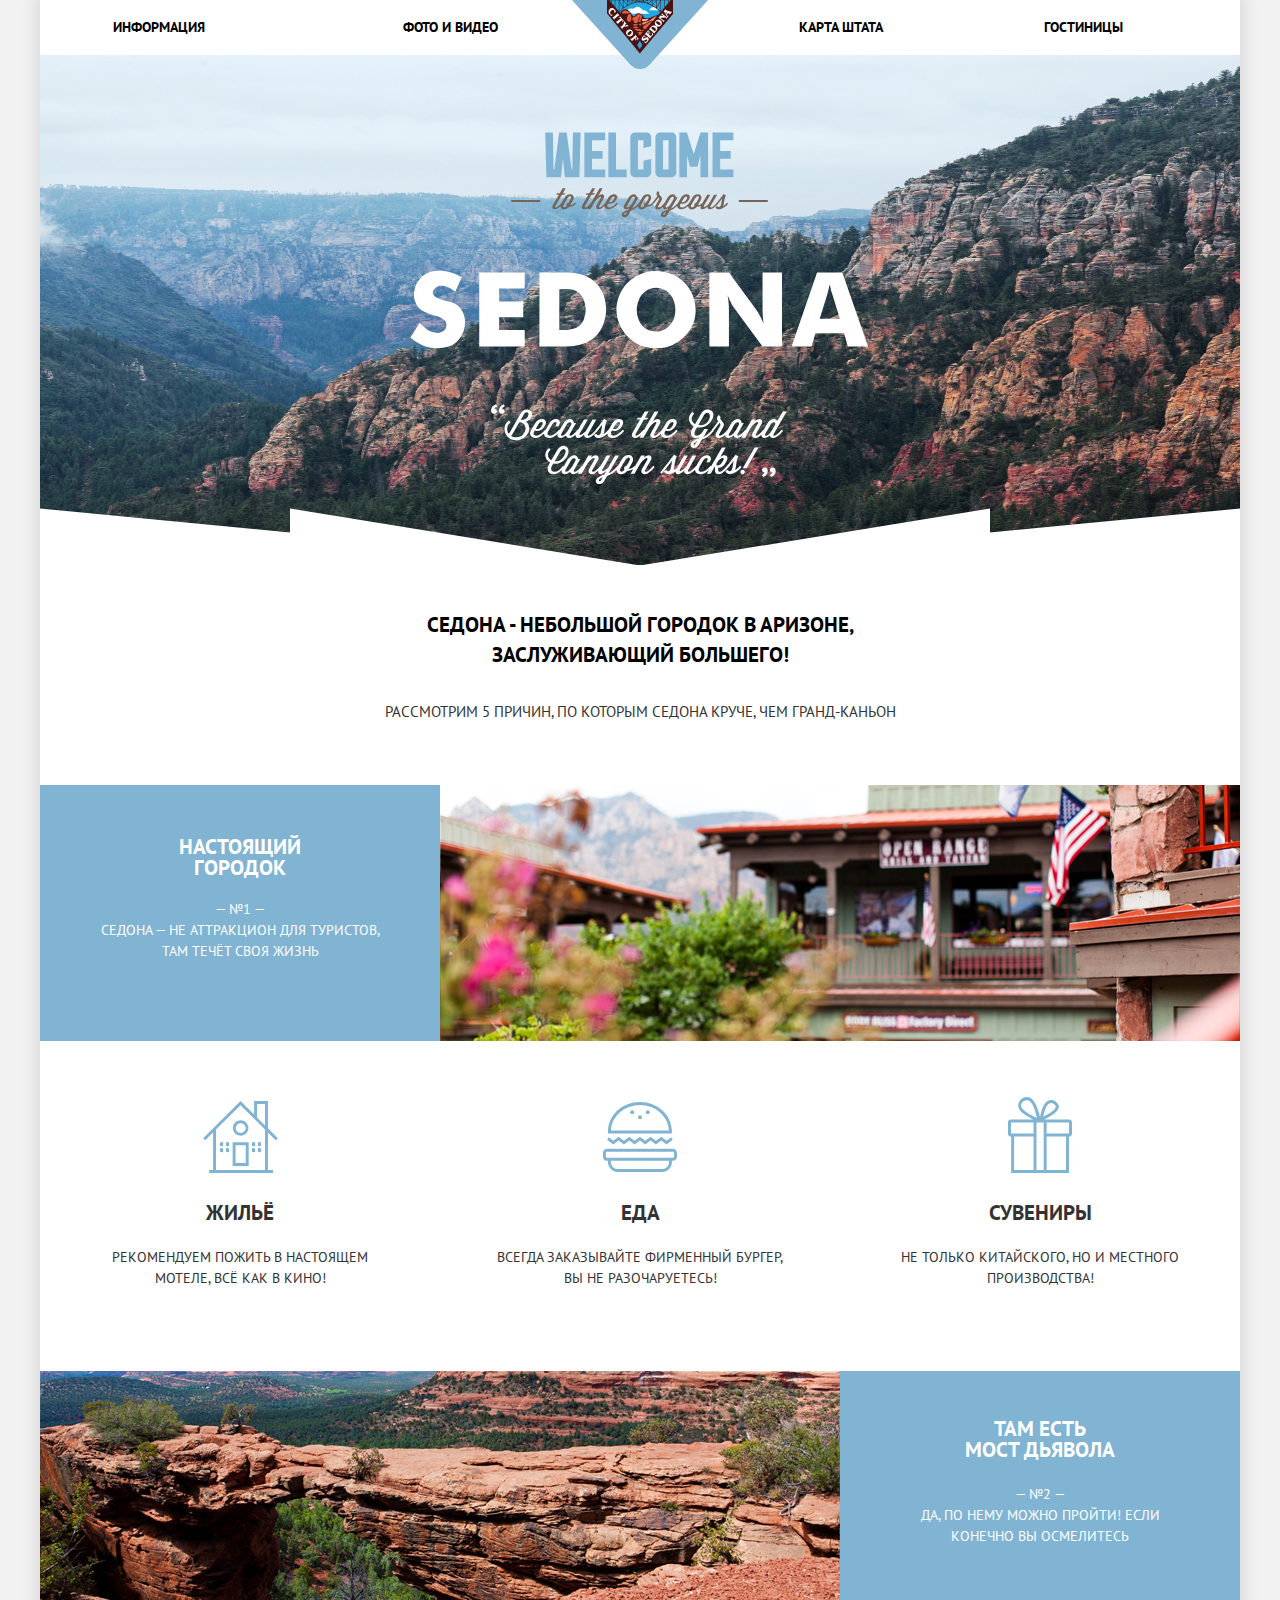
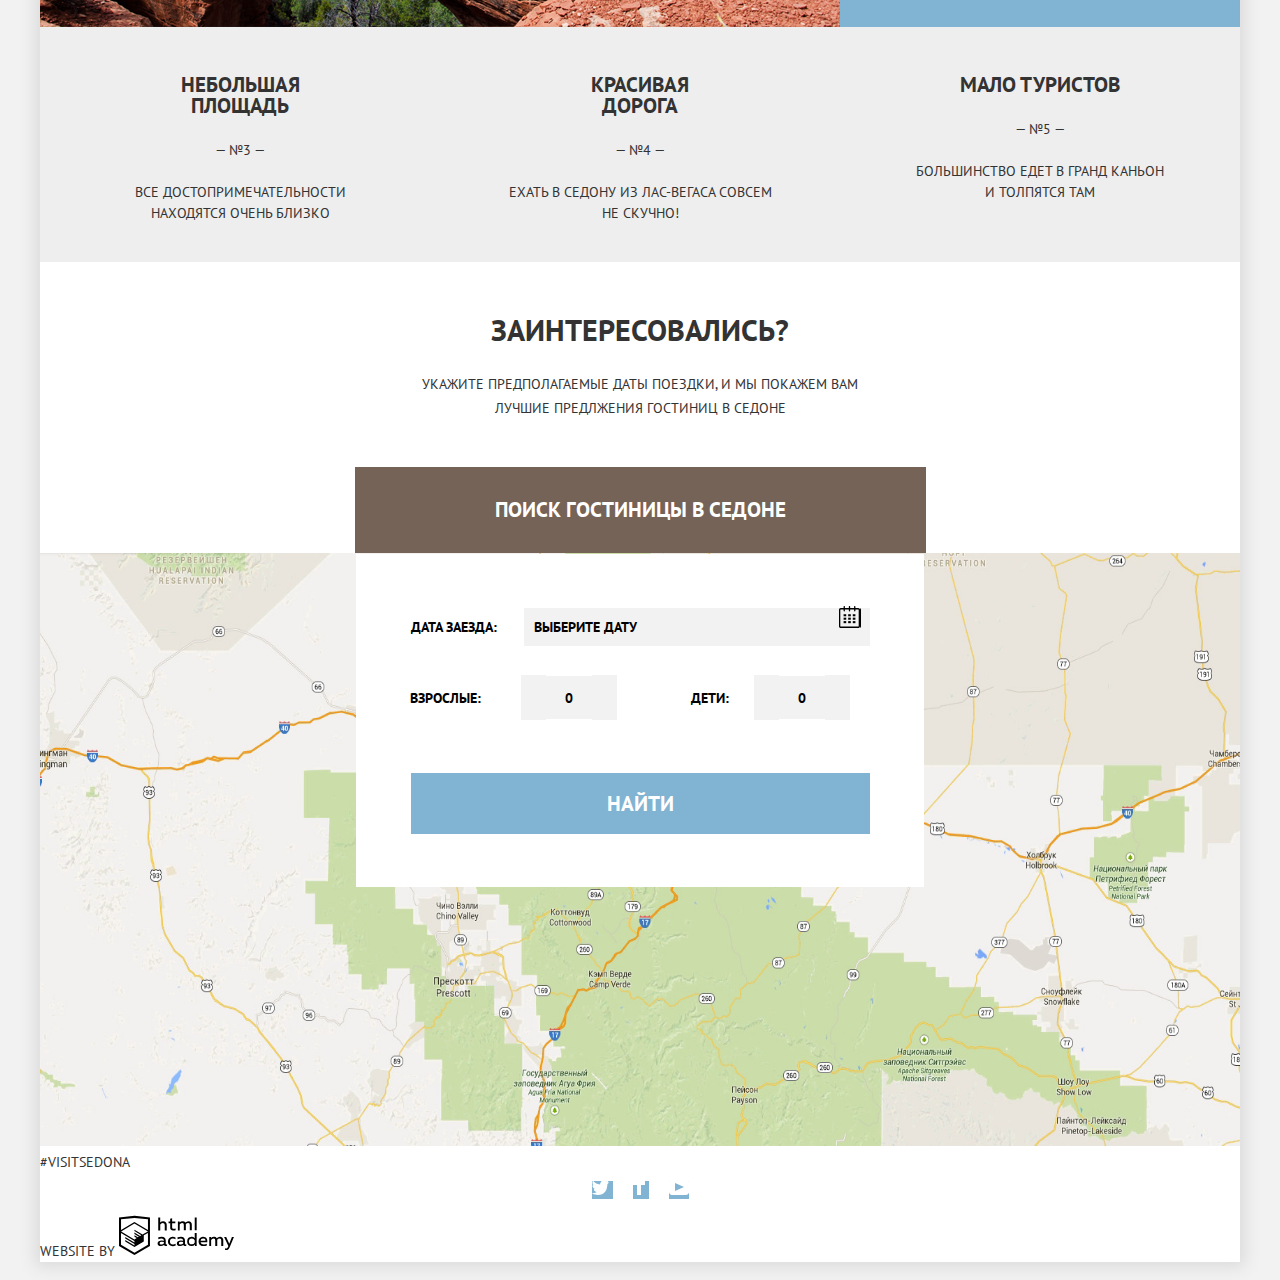
==== index.html @ f2d137d0 "задание 18" ====
<!DOCTYPE html>
<html lang="ru">
  <head>
    <meta charset="utf-8">
    <title>HTML Academy: Седона</title>
    <link rel="stylesheet" href="css/normalize.css">
	<link rel="stylesheet" href="css/style.css">
	<link rel="stylesheet" href="https://use.fontawesome.com/releases/v5.7.2/css/all.css" integrity="sha384-fnmOCqbTlWIlj8LyTjo7mOUStjsKC4pOpQbqyi7RrhN7udi9RwhKkMHpvLbHG9Sr" crossorigin="anonymous">
	<script type="text/javascript" src="js/script.js"></script>	
  </head>
  <body>
  	<div class="wrapper">
   <header class="main_header">
          
<nav class="main_navigation">
  <ul class="site-navigation">
    <li class="pagelink"><a class="menulink" href="info.html">Информация</a></li>
    <li class="pagelink"><a class="menulink" href="photovideo.html">Фото и видео</a></li>
	<li class="pagelink"><a class="menulink" href="map.html" >Карта штата</a></li>
    <li class="pagelink"><a class="menulink" href="hotels.html">Гостиницы</a></li>
    </ul>
    	<a class="logo_link">
		<img src="img/logo.svg" width="140" height="70" alt="Логотип Седона">
	</a>
		</nav>
		<h1 class="hidden_text">Подходящий seo-текст</h1>
		</header>
	<main class="container">
		<div class="background">
		</div>
		<section class="reasons">
			<header class="reasons_header">
				<strong>Cедона - небольшой городок в Аризоне,<br>заслуживающий большего!</strong>
				<p>Рассмотрим 5 причин, по которым Седона круче, чем Гранд-Каньон</p>
			</header>
			<section class="features">
				<ol class="features_list_ordered">
					<li class="header_section">
						<div class="feature_elem features_box_text">
							<h3>Настоящий городок</h3>
							<p>— №1 —</p>
							<p>Седона — не аттракцион для туристов, там течёт своя жизнь</p>
						</div>
						<div class="feature_box_decor">
							<img class="feature_decor" src="img/dec1remake.svg" width="800" height="256">
						</div>
					</li>
					<li>
						<ul class="features_list">
							<li class="feature_elem elem_with_icon">
								<h3>Жильё</h3>
								<p>Рекомендуем пожить в настоящем мотеле, всё как в кино!</p>
							</li>
							<li class="feature_elem elem_with_icon">
								<h3>Еда</h3>
								<p>Всегда заказывайте фирменный бургер, вы не разочаруетесь!</p>
							</li>
							<li class="feature_elem elem_with_icon">
								<h3>Сувениры</h3>
								<p>Не только китайского, но и местного производства!</p>
							</li>
						</ul>
					</li>
					<li class="header_section">
						<div class="feature_box_decor">
							<img class="feature_dec" src="img/dec2remake.svg" width="800" height="256">
						</div>
						<div class="feature_elem feature_box_text">
							<h3>Там есть<br>мост дьявола</h3>
							<p>— №2 —</p>
							<p>Да, по нему можно пройти! Если конечно вы осмелитесь</p>
						</div>
					</li>
					<li class="feature_elem last_blocks">
						<h3>Небольшая площадь</h3>
						<p>— №3 —</p>
						<p>Все достопримечательности находятся очень близко</p>
					</li>
					<li class="feature_elem last_blocks">
						<h3>Красивая дорога</h3>
						<p>— №4 —</p>
						<p>Ехать в Седону из Лас-Вегаса совсем не скучно!</p>
					</li>
					<li class="feature_elem last_blocks">
						<h3>Мало туристов</h3>
						<p>— №5 —</p>
						<p>Большинство едет в гранд каньон и толпятся там</p>
					</li>
				</ol>
			</section>
		</section>
				
	<section class="order">
		<header class="order_header">
			<h2>Заинтересовались?</h2>
			<p>Укажите предполагаемые даты поездки, и мы покажем вам лучшие предлжения гостиниц в Седоне</p>
		</header>
		<a class="form_label_button">Поиск гостиницы в Седоне</a>
		<form class="hotel_search form_nojs shrink" action="https://echo.htmlacademy.ru" method="POST">
			<div class="full_width">
				<label for="arrive">Дата заезда:</label>
				<input class="date_field" type="text" name="arrive" id="arrive" placeholder="Выберите дату">
				<button class="calendar hidden_text" type="button" name="calendar-departure">Выбрать дату...</button>
			</div>
			<div class="half_width">
				<label for="adult_quantity">Взрослые:</label>
				<input class="form_button delete_button" type="button" name="adult_delete" value="-">
				<input class="quantity" type="text" name="adult_quantity" id="adult_quantity" placeholder="0">
				<input class="form_button add_button" type="button" name="adult_add" value="+">
			</div>
			<div class="half_width">
				<label for="children_quantity">Дети:</label>
				<input class="form_button delete_button" type="button" name="children_delete" value="-">
				<input class="quantity" type="text" name="children_quantity" id="children_quantity" placeholder="0">
				<input class="form_button add_button" type="button" name="children_add" value="+">
			</div>
			<input type="submit" class="find_input" value="Найти">
		</form>
    </main>
	
	<footer class="main_footer">
    	<div class="maps">
    		<img class="map" src="img/map0.jpg" width="1200" height="593" alt="Карта окрестностей города Седона">
    	</div>
    	<div class="page_footer">
    		<div class="visit_us_hashtag">
    			#visitsedona
    		</div>
    		<section class="social_buttons">
    			<h2 class="hidden_text">Седона в социальных сетях</h2>
    			<center>
    			<div class="social">
    				<div class="social-tw">
    					<a class="social_button" href="http://twitter.com" aria-label="Наша страница в Twitter">
    						<img src="img/t.svg">
    					</a>
    				</div>
    				<div class="social-fb">
    					<a class="social_button" href="http://facebook.com" aria-label="Наша страница на Facebook">
    						<img src="img/fb.svg">
    					</a>
    				</div>
    				<div class="social-yt">
    					<a class="social_button" href="http://youtube.com" aria-label="Наш канал на YouTube">
    						<img src="img/yt.svg">
    					</a>
    				</div>
    			</div>
    		</center>
    		</section>
    		<section class="developed">
          <h2 class="hidden_text">Информация о разработчике</h2>
          <p>
            <span class="developed_text">Website by</span>
            <a href="https://htmlacademy.ru/intensive/htmlcss" aria-label="HTML Academy">
              <svg class="dev_logo" id="Layer_1" data-name="Layer 1" xmlns="http://www.w3.org/2000/svg" viewBox="0 0 108.08 36.85"
                width="115" height="41">
                <title>HTML Academy</title>
                <path d="M44.61,26.88a2,2,0,0,0,.55-0.1v1.33a3.25,3.25,0,0,1-1.18.21,1.67,1.67,0,0,1-1.67-1,4.84,4.84,0,0,1-3.14,1.08c-1.51,0-2.91-.83-2.91-2.55,0-2.13,2-2.79,3.71-2.79a11.08,11.08,0,0,1,2.17.25v-0.3c0-1-.76-1.77-2.19-1.77a7.42,7.42,0,0,0-3,.64v-1.7a10.21,10.21,0,0,1,3.19-.55c2.36,0,3.81,1.12,3.81,3.65v3a0.54,0.54,0,0,0,.49.59h0.17Zm-6.44-1.13A1.35,1.35,0,0,0,39.63,27h0.11a3.39,3.39,0,0,0,2.41-1V24.58a9.72,9.72,0,0,0-1.81-.21c-1,0-2.16.33-2.16,1.38h0Zm12.36-6.11a5,5,0,0,1,2.57.64V22a4.08,4.08,0,0,0-2.3-.7,2.75,2.75,0,1,0,0,5.49,5,5,0,0,0,2.43-.64v1.71a6.27,6.27,0,0,1-2.76.57A4.21,4.21,0,0,1,46,24.51q0-.21,0-0.41a4.32,4.32,0,0,1,4.18-4.46h0.38Zm12.17,7.24a2,2,0,0,0,.55-0.1v1.33a3.25,3.25,0,0,1-1.18.21,1.67,1.67,0,0,1-1.67-1,4.84,4.84,0,0,1-3.14,1.08c-1.51,0-2.91-.83-2.91-2.55,0-2.13,2-2.79,3.71-2.79a11.08,11.08,0,0,1,2.17.25v-0.3c0-1-.76-1.77-2.19-1.77a7.42,7.42,0,0,0-3,.64v-1.7a10.21,10.21,0,0,1,3.19-.55c2.36,0,3.81,1.12,3.81,3.65v3a0.54,0.54,0,0,0,.49.59h0.17Zm-6.44-1.13A1.35,1.35,0,0,0,57.73,27h0.11a3.39,3.39,0,0,0,2.41-1V24.58a9.72,9.72,0,0,0-1.81-.21c-1.06,0-2.16.33-2.16,1.38h0ZM73,16V28.2H71.35V26.88a3.88,3.88,0,0,1-3.19,1.54,4.4,4.4,0,0,1,0-8.78,3.81,3.81,0,0,1,3,1.3V16H73Zm-4.53,5.22a2.76,2.76,0,1,0,0,5.52A2.86,2.86,0,0,0,71.15,25V23A2.91,2.91,0,0,0,68.49,21.27ZM79,19.64c3.31,0,4.46,2.68,3.92,5.09H76.7c0.21,1.5,1.67,2.11,3.19,2.11a6.11,6.11,0,0,0,2.64-.59v1.6a7.14,7.14,0,0,1-3,.57C77,28.42,74.78,27,74.78,24a4.18,4.18,0,0,1,4-4.39H79Zm0.09,1.54a2.28,2.28,0,0,0-2.44,2.1v0.06H81.3A2,2,0,0,0,79.13,21.18Zm5.73,7V19.87h1.65v1a3.81,3.81,0,0,1,2.78-1.27A2.86,2.86,0,0,1,91.89,21a4.12,4.12,0,0,1,2.91-1.33A3.06,3.06,0,0,1,98,23V28.2h-1.9V23.05a1.59,1.59,0,0,0-1.42-1.75H94.42a2.8,2.8,0,0,0-2.07,1.12V28.2h-1.9V23.05A1.59,1.59,0,0,0,89,21.31H88.8a3,3,0,0,0-2.21,1.29v5.63H84.86Zm21.31-8.33h1.9l-3.91,9.46c-0.9,2.17-2.09,2.86-3.35,2.86a4.76,4.76,0,0,1-1.1-.14V30.46a2.86,2.86,0,0,0,.85.12c0.9,0,1.58-.64,2.07-1.9l0.17-.42-4-8.4h2l2.86,6.29ZM38.73,1.46V6.22a3.81,3.81,0,0,1,2.7-1.14,3.25,3.25,0,0,1,3.44,3.4v5.15H43V8.72a1.81,1.81,0,0,0-1.61-2h-0.3a2.93,2.93,0,0,0-2.32,1.39v5.52h-1.9V1.46h1.9ZM49.94,2.31v3h3V6.91h-3v3.81c0,1.1.5,1.46,1.58,1.46a4.49,4.49,0,0,0,1.69-.33v1.6A6.8,6.8,0,0,1,51,13.8a2.55,2.55,0,0,1-2.86-2.74V6.89H46.58V5.26h1.5V2.74Zm5.4,11.31V5.28H57v1A3.81,3.81,0,0,1,59.77,5a2.86,2.86,0,0,1,2.6,1.33A4.12,4.12,0,0,1,65.28,5,3.06,3.06,0,0,1,68.44,8.4v5.21h-1.9V8.46a1.59,1.59,0,0,0-1.42-1.75H64.89a2.8,2.8,0,0,0-2.07,1.12v5.78h-1.9V8.46A1.59,1.59,0,0,0,59.5,6.71H59.27A3,3,0,0,0,57.06,8v5.63H55.34ZM71.17,1.45H73V13.6H71.17V1.45ZM14.71,0H14.55L0,1.54V28.21l14.55,8.66,14.55-8.66V1.54Zm12.5,27.1L14.55,34.64,1.9,27.12V16.18l12.59,7.5V25L5.86,19.9v1.31l8.68,5.21v1.39L5.87,22.65V24l8.68,5.21,8.75-5.24V18.31L27.2,16V27.12Zm0-12.53-3.48,2-1.6,1L14.51,13v1.31L21,18.23H21l-0.14.09-1,.54-5.37-3.2V17l4.24,2.52-1,.67-3.2-1.9v1.31l2.1,1.24L14.5,22.1,2,14.65,14.51,7.11Zm0-1.32L14.49,5.76,1.91,13.25v-10L14.56,1.92,27.21,3.25v10h0Z"
                  transform="translate(0 -0.02)" />
              </svg>
            </a>
          </p>
        </section>
    	</div>
    </footer>
    </div>  
  </body>
</html>
<!-- once -->
---- css/style.css ----
@charset "utf-8";
@import url("https://fonts.googleapis.com/css?family=PT+Sans");

body {
  margin: 0;
  padding: 0;

  font-family: "PT Sans", sans-serif;
  font-size: 14px;
  font-weight: 400;
  line-height: 21px;
  text-transform: uppercase;
  color: #333;

  background-color: #f2f2f2;
}
a {
  text-decoration: none;
}
.hidden_text {
  position: absolute;

  margin: -1px;
  width: 1px;
  height: 1px;

  clip: rect(0 0 0 0);
}
.main_header {
  z-index: 3;

  background-color: #fff;
}
.main_footer {
	background-color: white;
}
.main_navigation .logo_link {
	z-index: 2;
	position: absolute;
	top: -1px;
  left: calc(50% - 70px);

  -webkit-box-ordinal-group: 2;
      -ms-flex-order: 1;
          order: 1;
}
.main_navigation {
  position: relative;
  z-index: 2;
}
.main_navigation a {
  line-height: 26px;
  font-weight: 700;
  color: #000;
}
.main_navigation a:hover,
.main_navigation a:focus {
  color: #81b3d2;
}
.main_navigation a:active {
  color: #cacaca;
}
.pagelink .active,
.pagelink .active:hover,
.pagelink .active:focus {
  color: #766357;
}
.main_navigation .site-navigation {
  display: -webkit-box;
  display: -ms-flexbox;
  display: flex;
  -ms-flex-wrap: wrap;
      flex-wrap: wrap;
  margin: 0;
  padding: 0;

  list-style: none;
}
.main_navigation .pagelink {
  padding-top: 14px;
  padding-bottom: 15px;
  width: 240px;
}
.main_navigation .pagelink:nth-child(4n+1) {
  margin-left: 73px;
}
.main_navigation .pagelink:nth-child(4n+2) {
  margin-left: 50px;
}
.main_navigation .pagelink:nth-child(4n+3), .main_navigation .pagelink:nth-child(4n+4) {
	text-align: right;
}
.wrapper {
  margin: 0 auto;
  width: 1200px;

  -webkit-box-shadow: 0 0 15px 5px #dbdbdb;
          box-shadow: 0 0 15px 5px #dbdbdb;
}
.background {
  position: relative;
  z-index: 1;
  
  width: 1200px;
  height: 510px;

  background-color: #55728e;
  background-image:
    url("../img/welcome.svg"),
    url("../img/IMG_9190.jpg");
  background-repeat: no-repeat;
  background-size:
    459px 353px,
    1200px 510px;
  background-position:
    calc(50% - 1px) calc(50% - 2px),
    0 0;
}
.background::after {
  position: absolute;
  bottom: -2px;
  
  content: "";
  display: block;
  width: 1200px;
  height: 60px;

  background-image: url("../img/polygon.svg");
  background-size: 1200px 60px;
  background-repeat: no-repeat;
}
.reasons,
.reasons_header,
.order,
.order_header {
  display: -webkit-box;
  display: -ms-flexbox;
  display: flex;
  -webkit-box-orient: vertical;
  -webkit-box-direction: normal;
      -ms-flex-direction: column;
          flex-direction: column;
  -webkit-box-align: center;
      -ms-flex-align: center;
          align-items: center;
}
.reasons {
  background-color: #fff;
}
.reasons_header {
  min-height: 180px;
  padding-top: 40px;
  text-align: center;
  line-height: 30px;
  font-size: 20px;
}
.reasons_header strong {
  margin: 0;
  margin-top: 5px;
  margin-bottom: 27px;
  padding: 0;
  width: 460px;

  font-size: 21px;
  font-weight: 700;
  color: #000;
}
.reasons_header p {
  margin: 0;
  margin-bottom: 50px;
  padding: 0;
  font-size: 15px;
}
.features_list_ordered,
.features_list {
  display: -webkit-box;
  display: -ms-flexbox;
  display: flex;
  -ms-flex-wrap: wrap;
      flex-wrap: wrap;
  width: 1200px;
  padding: 0;
  margin: 0;

  list-style: none;
}
.feature_elem {
  display: -webkit-box;
  display: -ms-flexbox;
  display: flex;
  -webkit-box-orient: vertical;
  -webkit-box-direction: normal;
      -ms-flex-direction: column;
          flex-direction: column;
  -webkit-box-align: center;
      -ms-flex-align: center;
          align-items: center;
  width: 400px;
}
.feature_elem h3 {
  padding: 0;
  width: 160px;
  padding-top: 30px;

  font-size: 21px;
  line-height: 21px;
  font-weight: 700;
  text-align: center;

}
.feature_elem p {
  margin: 0;
  padding: 0;
  width: 280px;

  text-align: center;
}
.header_section {
  display: -webkit-box;
  display: -ms-flexbox;
  display: flex;
  margin: 0;
  padding: 0;
  
  color: #fff;

  background-color: #81b3d2;
}
.feature_box_text {
  width: 400px;

}
.feature_box_text h3 {
  margin-top: 47px;
  margin-bottom: 24px;
  padding: 0px;
  width: 160px;

  text-align: center;
}
.feature_box_text p {
  margin: 0 auto;
  
  width: 304px;
  
  text-align: center;
}
.feature_box_decor {
  width: 800px;
  height: 256px;
}
.feature_decor {
  display: block;
  height: 265 px;
}
.feature_decor:nth-of-type(1) {
  background-color: #5f5646;
}
.feature_decor:nth-of-type(2) {
  background-color: #8e6d5c;
}
.elem_with_icon h3 {
  position: relative;

  margin-top: 161px;
  margin-bottom: 24px;
  padding: 0;
}
.elem_with_icon h3::before {
  position: absolute;

  content: "";
  
  background-repeat: no-repeat;
}
.elem_with_icon:nth-of-type(1) h3::before {
  top: -101px;
  left: calc(50% - (75px/2));

  width: 75px;
  height: 72px;

  background-image: url("../img/icon-1.svg");
  background-size: 75px 72px;
}
.elem_with_icon:nth-of-type(2) h3::before {
  top: -100px;
  left: calc(50% - 37px);

  width: 74px;
  height: 70px;

  background-image: url("../img/icon-3.svg");
  background-size: 74px 70px;
}
.elem_with_icon:nth-of-type(3) h3::before {
  top: -105px;
  left: calc(50% - 32px);

  width: 64px;
  height: 76px;

  background-image: url("../img/icon-2.svg");
  background-size: 64px 76px;
}
.elem_with_icon p {
  margin: 0;
  padding-bottom: 82px;
  width: 290px;
}
.last_blocks {
  background-color: #eeeeee;
}
.last_blocks h3 {
  margin: 0;
  padding-top: 47px;
  padding-bottom: 24px;
}
.last_blocks p {
  margin: 0;
  padding-bottom: 21px;
}
.last_blocks:last-child {
  padding-bottom: 38px;
}
.last_blocks:last-of-type p:last-of-type {
  width: 255px;
} 
.order {
  position: relative;
  z-index: 3;

  text-align: center;

  background-color: #fff;
}
.order_header {
  z-index: 3;
}
.fourth_one {
margin-left: 70px;
max-width: 200px;
}
.fourth_two {
	margin-left: 70px;
	max-width: 200px;
}
.filter_range {

	display: inline;
}
.fourth_three {
	  margin-left: 700px;
	}
.order_header h2 {
  margin: 50px auto 24px;
  padding: 0;

  font-size: 30px;
  line-height: 36px;
}
.order_header p {
  margin: 0 auto 47px;
  padding: 0;
  width: 450px;

  line-height: 24px;
}
.form_label_button, .button_close {
  display: inline-block;
  margin: 0;
  padding: 30px 140px;
  
  vertical-align: middle;
  text-align: center;
  font-size: 21px;
  line-height: 26px;
  font-weight: 700;
  color: #fff;

  background-color: #766357;
}
.form_label_button:hover,
.form_label_button:focus {
  background-color: #604e43;
}
.form_label_button:active {
  color: #928a85;

  background-color: #503e33;
}
.hotel_search {
  position: absolute;
  z-index: -1;
  top: 292px;
  left: calc(50% - 284px);

  display: none;
  -ms-flex-wrap: wrap;
      flex-wrap: wrap;
  width: 568px;
  -webkit-box-sizing: border-box;
          box-sizing: border-box;

  background-color: #fff;
}
.form_nojs {
  display: -webkit-box;
  display: -ms-flexbox;
  display: flex;
}
.full_width {
  z-index: -1;

  margin-left: 55px;
  margin-top: 54px;
  margin-bottom: 29px;
  padding: 0;
  width: 472px;
  -webkit-box-sizing: border-box;
          box-sizing: border-box;

  font-size: 0px;
}
.full_width label {
  display: block;
  float: left;
  padding: 6px 0;
  padding-left: 0px;
  padding-right: 3px;
  width: 100px;
  
  font-size: 14px;
  text-align: left;
}
.full_width:nth-of-type(2) {
  margin-top: 0;
}
.full_width input[type="text"] {
  padding: 6px 0;
  padding-left: 10px;
  margin-left: 6px;
  -webkit-box-sizing: border-box;
          box-sizing: border-box;
  width: 346px;
  height: 100%;
}
.half_width {
  margin-left: 50px;
  padding: 0;
  width: 231px;
  -webkit-box-sizing: border-box;
          box-sizing: border-box;

  text-align: left;
  font-size: 0;
}
.half_width:last-of-type {
  margin-left: 50px;
}
.half_width label {
  display: inline-block;
  padding-right: 40px;
  padding-left: 4px;

  font-size: 14px;
  text-align: left;
  vertical-align: middle;
}
.half_width:last-of-type label {
  padding-right: 25px;
}
.quantity {
  display: inline-block;
  margin: 0;
  padding: 7px 8px;
  width: 30px;
  height: 66%;

  vertical-align: middle;
  text-align: center;
}
.hotel_search label {
  line-height: 26px;
  font-weight: 700;
  color: #000;
}
.hotel_search input[type="text"] {
  font-family: inherit;
  line-height: 26px;
  font-size: 14px;
  font-weight: 700;
  text-transform: uppercase;

  background: #f2f2f2;
  border: none;
}
.hotel_search input[type="button"] {
	background-color: #F2F2F2;
	border: none;
	width: 25px;
	height: 45px
}
.hotel_search input[type="button"]:hover,
.hotel_search input[type="button"]:focus {
  background-color: #ebebeb;
}
.hotel_search input[type="button"]:active {
  background-color: #fff;
  outline: 2px solid #e5e5e5;
  outline-offset: -2px;
}
.hotel_search input::-webkit-input-placeholder {
  font-size: 14px;
  font-weight: 700;
  text-transform: uppercase;
  color: #000;
}
.hotel_search input:-ms-input-placeholder {
  font-size: 14px;
  font-weight: 700;
  text-transform: uppercase;
  color: #000;
}
.hotel_search input::placeholder {
  font-size: 14px;
  font-weight: 700;
  text-transform: uppercase;
  color: #000;
}

.form_button:hover,
.form_button:focus {
  color: #000;
}
.form_button:active {
  color: #81b3d2;
}
.calendar {
  position: relative;

  font-size: 0;

  background: transparent;
  border: none;
  outline: none;
}
.calendar::before {
  position: absolute;
  top: -15px;
  left: -30px;
  
  content: "";
  width: 22px;
  height: 22px;

  background-image: url("../img/calendar.svg");
}
.calendar:hover::before,
.calendar:focus::before {
  background-image: url("../img/calendar.svg");
}
.calendar:active::before {
  background-image: url("../img/calendar.svg");
}
.find_input {
  display: inline-block;
  margin: 53px auto;
  padding: 17px 196px;

  font-size: 21px;
  vertical-align: middle;
  font-weight: 700;
  text-transform: uppercase;
  color: #ffffff;

  border: none;
  background-color: #81b3d2;
}
.find_input:hover,
.find_input:focus {
  background-color: #669ec0;
}
.find_input:active {
  color: #94b9d2;

  background-color: #5496bd;
}
.social div {
	display: inline;
	margin: 10px;
	background-color: #81B3D2;
	background-size: 200px 200px;
}
.visit_us_hashtag {
	width: 300px;
}
.wrapper_hotels {
	background-color: #fff;
	 margin: 0 auto;
  width: 1200px;

  -webkit-box-shadow: 0 0 15px 5px #dbdbdb;
          box-shadow: 0 0 15px 5px #dbdbdb;
}
.filter {
  margin-bottom: 30px;
  background-image: url("../img/filtback.jpg");
  background-repeat: no-repeat;
  background-size: 1210px 508px;
}
.match, .sorting {
	display: inline;
	margin-left: 20px;
}
.current {
	color: #B9D3E4;
	margin-left: 20px;
	cursor: default;
}
.no-current {
	color: #D9D9D9;
	margin-left: 20px;
}
.no-current:hover {
	color: #B9D3E4;
	text-decoration: none;
	border-bottom: 1px dashed #B9D3E4;
	margin-left: 20px;
}
.no-current:active {
	color: #000000;
	text-decoration: none;
	border-bottom: none;
	margin-left: 20px;
}
#found {
	font-weight: bold;
	font-size: 30px;
}
.hotel_title:link {
	color: #000000;
	cursor: default;
}
.hotel_title:visited {
	color: #000000;
}
.hotel_title:hover {
	color: #81B3D2;
}
.hotel_title:active {
	color: #CACACA;
}
.icon-star {
	color: #81B3D2;
}
.more-button:link {
	padding: 5px;
	color: white;
	background-color: #81B3D2;
	
}
.more-button:visited {
	padding: 5px;
	color: white;
	background-color: #81B3D2;
}
.more-button:hover {
	padding: 5px;
	color: white;
	background-color: #669EC0;
}
.more-button:active {
	padding: 5px;
	color: #94B9D2;
	background-color: #5496BD;
}
.reserve {
	margin-top: 10px;
}
.reserve-button:link {
	padding: 5px;
	color: white;
	background-color: #766357;
}
.reserve-button:visited {
	padding: 5px;
	color: white;
	background-color: #766357;
}
.reserve-button:hover {
	padding: 5px;
	color: white;
	background-color: #604E43;
}
.reserve-button:active {
	padding: 5px;
	color: #928A85;
	background-color: #503E33;
}
.rating {
	background-color: #F2F2F2;
}
.photo {
	width: 160px;
	float: left;
}
.rating_section {
	margin-left: calc(85% + 50px);
}
/*once again*/
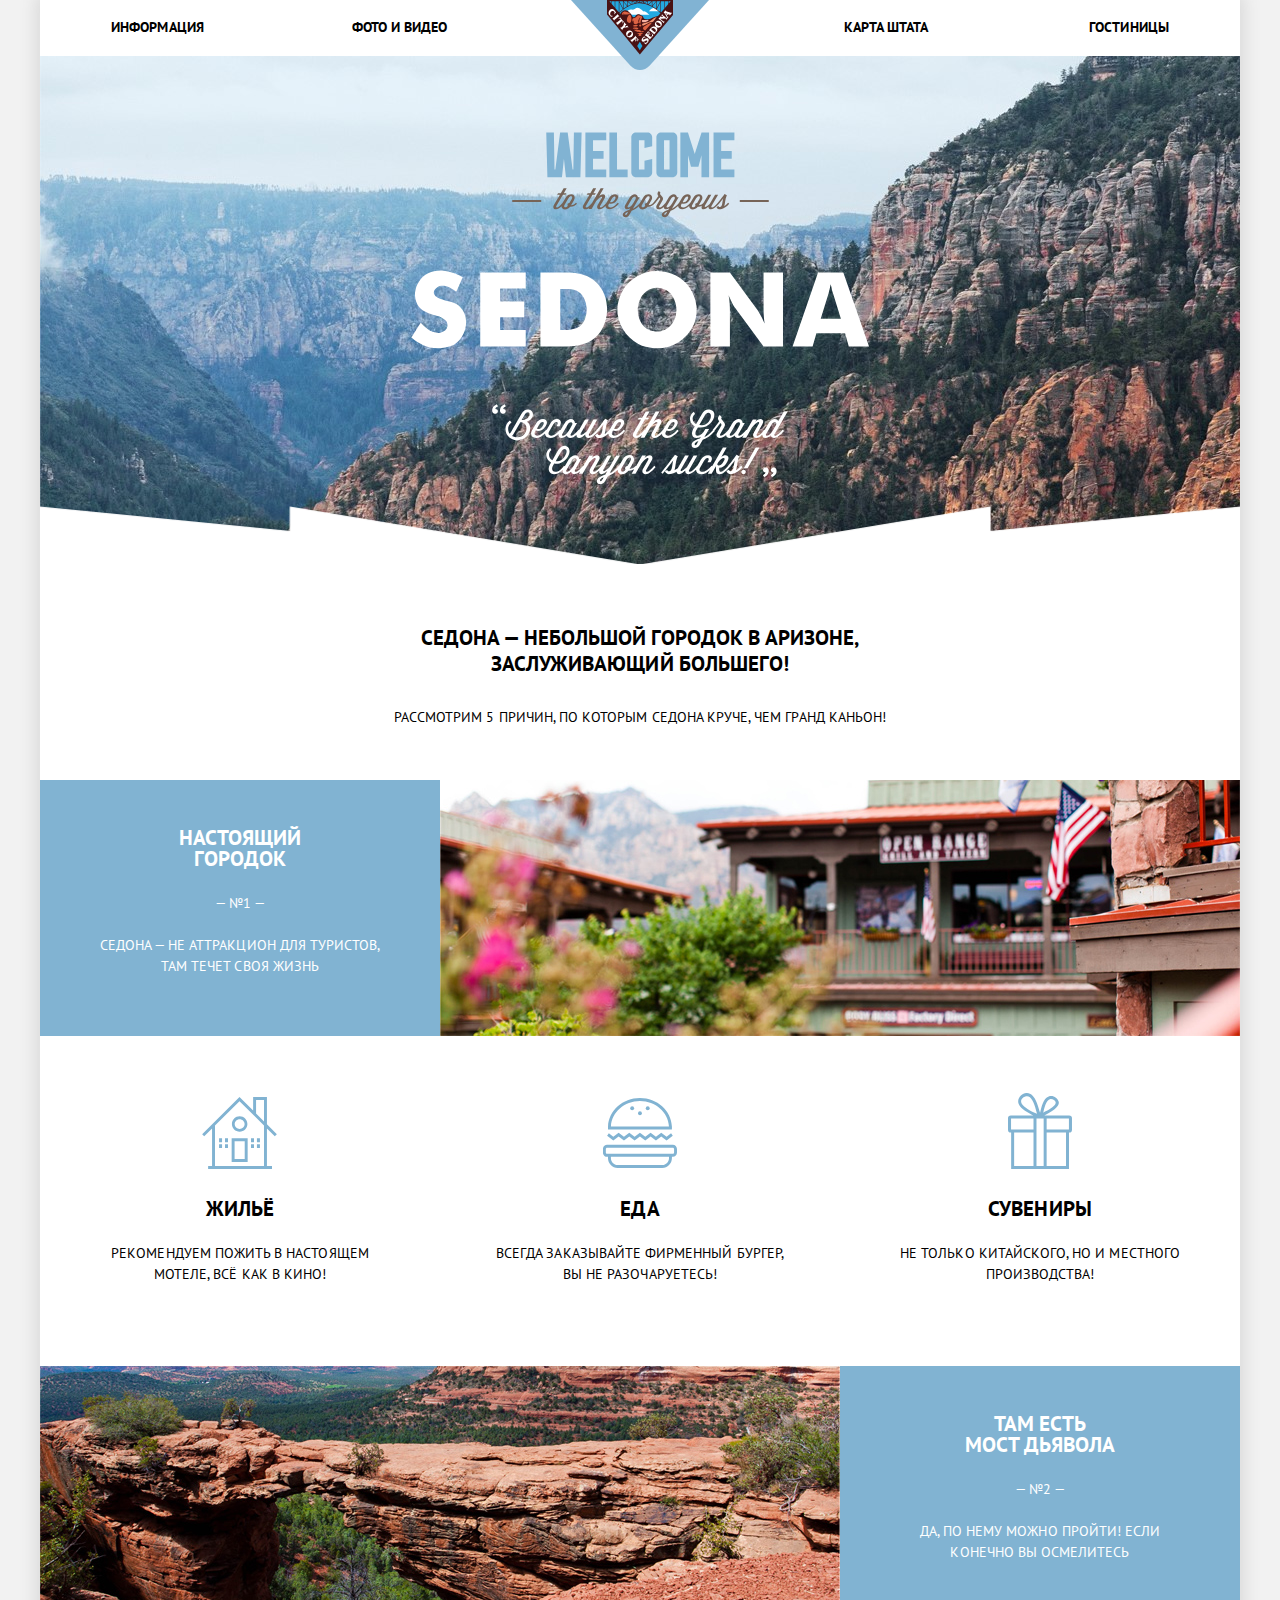
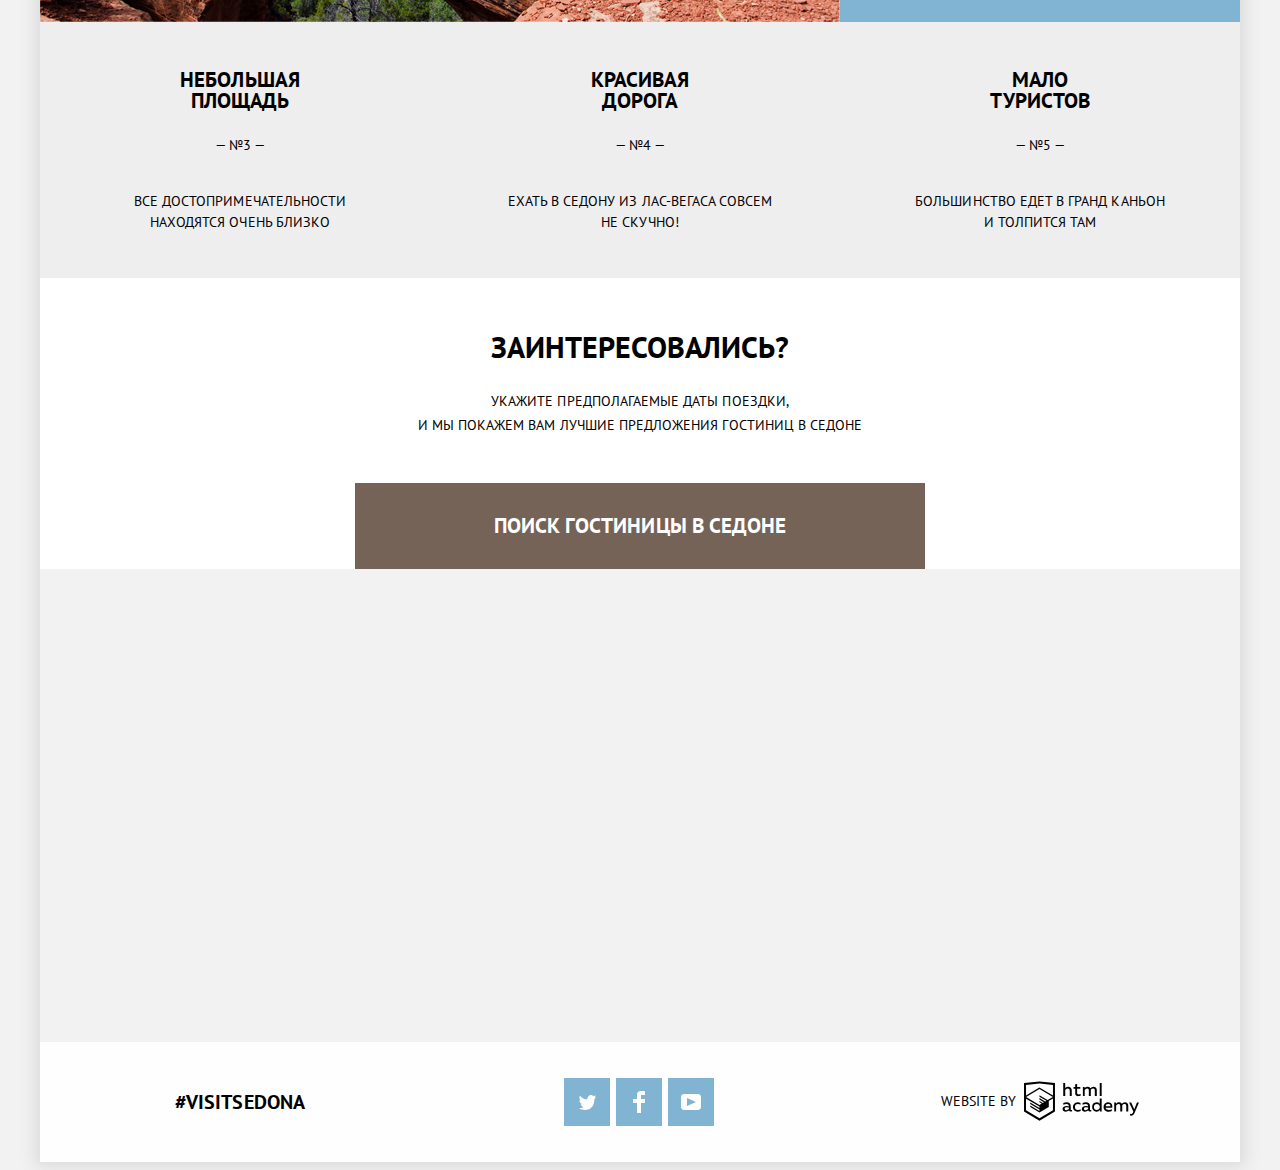
==== commit de70e0eb: "Окончательный варианn" ====
--- a/index.html
+++ b/index.html
@@ -1,170 +1,178 @@
 <!DOCTYPE html>
 <html lang="ru">
-  <head>
-    <meta charset="utf-8">
-    <title>HTML Academy: Седона</title>
-    <link rel="stylesheet" href="css/normalize.css">
+<head>
+	<meta charset="utf-8">
+	<title>HTML Academy: Седона</title>
+	<link rel="stylesheet" href="css/normalize.css">
 	<link rel="stylesheet" href="css/style.css">
-	<link rel="stylesheet" href="https://use.fontawesome.com/releases/v5.7.2/css/all.css" integrity="sha384-fnmOCqbTlWIlj8LyTjo7mOUStjsKC4pOpQbqyi7RrhN7udi9RwhKkMHpvLbHG9Sr" crossorigin="anonymous">
-	<script type="text/javascript" src="js/script.js"></script>	
-  </head>
-  <body>
-  	<div class="wrapper">
-   <header class="main_header">
-          
-<nav class="main_navigation">
-  <ul class="site-navigation">
-    <li class="pagelink"><a class="menulink" href="info.html">Информация</a></li>
-    <li class="pagelink"><a class="menulink" href="photovideo.html">Фото и видео</a></li>
-	<li class="pagelink"><a class="menulink" href="map.html" >Карта штата</a></li>
-    <li class="pagelink"><a class="menulink" href="hotels.html">Гостиницы</a></li>
-    </ul>
-    	<a class="logo_link">
-		<img src="img/logo.svg" width="140" height="70" alt="Логотип Седона">
-	</a>
-		</nav>
-		<h1 class="hidden_text">Подходящий seo-текст</h1>
-		</header>
-	<main class="container">
-		<div class="background">
-		</div>
-		<section class="reasons">
-			<header class="reasons_header">
-				<strong>Cедона - небольшой городок в Аризоне,<br>заслуживающий большего!</strong>
-				<p>Рассмотрим 5 причин, по которым Седона круче, чем Гранд-Каньон</p>
-			</header>
-			<section class="features">
-				<ol class="features_list_ordered">
-					<li class="header_section">
-						<div class="feature_elem features_box_text">
-							<h3>Настоящий городок</h3>
-							<p>— №1 —</p>
-							<p>Седона — не аттракцион для туристов, там течёт своя жизнь</p>
-						</div>
-						<div class="feature_box_decor">
-							<img class="feature_decor" src="img/dec1remake.svg" width="800" height="256">
-						</div>
-					</li>
-					<li>
-						<ul class="features_list">
-							<li class="feature_elem elem_with_icon">
-								<h3>Жильё</h3>
-								<p>Рекомендуем пожить в настоящем мотеле, всё как в кино!</p>
-							</li>
-							<li class="feature_elem elem_with_icon">
-								<h3>Еда</h3>
-								<p>Всегда заказывайте фирменный бургер, вы не разочаруетесь!</p>
-							</li>
-							<li class="feature_elem elem_with_icon">
-								<h3>Сувениры</h3>
-								<p>Не только китайского, но и местного производства!</p>
-							</li>
-						</ul>
-					</li>
-					<li class="header_section">
-						<div class="feature_box_decor">
-							<img class="feature_dec" src="img/dec2remake.svg" width="800" height="256">
-						</div>
-						<div class="feature_elem feature_box_text">
-							<h3>Там есть<br>мост дьявола</h3>
-							<p>— №2 —</p>
-							<p>Да, по нему можно пройти! Если конечно вы осмелитесь</p>
-						</div>
-					</li>
-					<li class="feature_elem last_blocks">
-						<h3>Небольшая площадь</h3>
-						<p>— №3 —</p>
-						<p>Все достопримечательности находятся очень близко</p>
-					</li>
-					<li class="feature_elem last_blocks">
-						<h3>Красивая дорога</h3>
-						<p>— №4 —</p>
-						<p>Ехать в Седону из Лас-Вегаса совсем не скучно!</p>
-					</li>
-					<li class="feature_elem last_blocks">
-						<h3>Мало туристов</h3>
-						<p>— №5 —</p>
-						<p>Большинство едет в гранд каньон и толпятся там</p>
-					</li>
-				</ol>
-			</section>
-		</section>
-				
-	<section class="order">
-		<header class="order_header">
-			<h2>Заинтересовались?</h2>
-			<p>Укажите предполагаемые даты поездки, и мы покажем вам лучшие предлжения гостиниц в Седоне</p>
-		</header>
-		<a class="form_label_button">Поиск гостиницы в Седоне</a>
-		<form class="hotel_search form_nojs shrink" action="https://echo.htmlacademy.ru" method="POST">
-			<div class="full_width">
-				<label for="arrive">Дата заезда:</label>
-				<input class="date_field" type="text" name="arrive" id="arrive" placeholder="Выберите дату">
-				<button class="calendar hidden_text" type="button" name="calendar-departure">Выбрать дату...</button>
-			</div>
-			<div class="half_width">
-				<label for="adult_quantity">Взрослые:</label>
-				<input class="form_button delete_button" type="button" name="adult_delete" value="-">
-				<input class="quantity" type="text" name="adult_quantity" id="adult_quantity" placeholder="0">
-				<input class="form_button add_button" type="button" name="adult_add" value="+">
-			</div>
-			<div class="half_width">
-				<label for="children_quantity">Дети:</label>
-				<input class="form_button delete_button" type="button" name="children_delete" value="-">
-				<input class="quantity" type="text" name="children_quantity" id="children_quantity" placeholder="0">
-				<input class="form_button add_button" type="button" name="children_add" value="+">
-			</div>
-			<input type="submit" class="find_input" value="Найти">
-		</form>
+</head>
+<body>
+  <div class="wrapper">
+
+    <header class="header_main">
+      <nav class="navigation_main">
+        <ul>
+          <li><a href="#">Информация</a></li>
+          <li><a href="#">Фото и Видео</a></li>
+          <li><a href="#">Карта штата</a></li>
+          <li><a href="hotels.html">Гостиницы</a></li>
+        </ul>
+      </nav>
+      <div class="site_logo">
+        <a></a>
+      </div>
+    </header>
+
+    <main>
+      <h1 class="hidden_text">Седона - город для тех, кто хочет увидеть настоящую Америку</h1>
+      <div class="welcome_block">
+        <section class="poster">
+          <img src="img/welcome.svg" width="459" height="353">
+        </section>
+      </div>
+
+      <section class="reasons_title">
+        <b>Седона — небольшой городок в аризоне, заслуживающий большего!</b>
+        <p>Рассмотрим 5 причин, по которым Седона круче, чем Гранд каньон!</p>
+      </section>
+
+      <section class="reason">
+        <div class="reason_text">
+          <h2>Настоящий городок</h2>
+          <span>— №1 —</span>
+          <p>Седона — не аттракцион для туристов, там течет своя жизнь</p>
+        </div>
+        <div class="reason_image">
+          <img src="img/feature1.jpg" height="256" width="800">
+        </div>
+      </section>
+
+      <section class="reason_elem_icon">
+        <ul class="reason_elem_icon_list">
+          <li>
+            <b>Жильё</b>
+            <p>Рекомендуем пожить в настоящем мотеле, всё как в кино!</p>
+          </li>
+          <li>
+            <b>Еда</b>
+            <p>Всегда заказывайте фирменный бургер, вы не разочаруетесь!</p>
+          </li>
+          <li>
+            <b>Сувениры</b>
+            <p>Не только китайского, но и местного производства!</p>
+          </li>
+        </ul>
+      </section>
+
+      <section class="reason">
+        <div class="reason_image">
+          <img src="img/feature2.jpg" height="256" width="800">
+        </div>
+        <div class="reason_text">
+          <h2>Там есть<br> мост дьявола</h2>
+          <span>— №2 —</span>
+          <p>Да, по нему можно пройти! Если конечно вы осмелитесь</p>
+        </div>
+      </section>
+
+      <section class="reason_gray_listing">
+        <ul class="reason_gray_list">
+          <li class="reason_gray_list_elem">
+            <h2>Небольшая площадь</h2>
+            <span>— №3 —</span>
+            <p>Все достопримечательности находятся очень близко</p>
+          </li>
+          <li class="reason_gray_list_elem">
+            <h2>Красивая дорога</h2>
+            <span>— №4 —</span>
+            <p>Ехать в Седону из Лас-Вегаса совсем не скучно!</p>
+          </li>
+          <li class="reason_gray_list_elem">
+            <h2>Мало туристов</h2>
+            <span>— №5 —</span>
+            <p>Большинство едет в гранд каньон и толпится там</p>
+          </li>
+        </ul>
+      </section>
+
+      <article class="search_hotels">
+        <h2>Заинтересовались?</h2>
+        <p>Укажите предполaгаемые даты поездки,
+          <br> и мы покажем вам лучшие предложения гостиниц в Седоне </p>
+        <a href="form.html" class="search_hotel_show" title="Поиск Гостиницы">Поиск гостиницы в Седоне</a>
+      </article>
+
     </main>
-	
-	<footer class="main_footer">
-    	<div class="maps">
-    		<img class="map" src="img/map0.jpg" width="1200" height="593" alt="Карта окрестностей города Седона">
-    	</div>
-    	<div class="page_footer">
-    		<div class="visit_us_hashtag">
-    			#visitsedona
-    		</div>
-    		<section class="social_buttons">
-    			<h2 class="hidden_text">Седона в социальных сетях</h2>
-    			<center>
-    			<div class="social">
-    				<div class="social-tw">
-    					<a class="social_button" href="http://twitter.com" aria-label="Наша страница в Twitter">
-    						<img src="img/t.svg">
-    					</a>
-    				</div>
-    				<div class="social-fb">
-    					<a class="social_button" href="http://facebook.com" aria-label="Наша страница на Facebook">
-    						<img src="img/fb.svg">
-    					</a>
-    				</div>
-    				<div class="social-yt">
-    					<a class="social_button" href="http://youtube.com" aria-label="Наш канал на YouTube">
-    						<img src="img/yt.svg">
-    					</a>
-    				</div>
-    			</div>
-    		</center>
-    		</section>
-    		<section class="developed">
-          <h2 class="hidden_text">Информация о разработчике</h2>
-          <p>
-            <span class="developed_text">Website by</span>
-            <a href="https://htmlacademy.ru/intensive/htmlcss" aria-label="HTML Academy">
-              <svg class="dev_logo" id="Layer_1" data-name="Layer 1" xmlns="http://www.w3.org/2000/svg" viewBox="0 0 108.08 36.85"
-                width="115" height="41">
-                <title>HTML Academy</title>
-                <path d="M44.61,26.88a2,2,0,0,0,.55-0.1v1.33a3.25,3.25,0,0,1-1.18.21,1.67,1.67,0,0,1-1.67-1,4.84,4.84,0,0,1-3.14,1.08c-1.51,0-2.91-.83-2.91-2.55,0-2.13,2-2.79,3.71-2.79a11.08,11.08,0,0,1,2.17.25v-0.3c0-1-.76-1.77-2.19-1.77a7.42,7.42,0,0,0-3,.64v-1.7a10.21,10.21,0,0,1,3.19-.55c2.36,0,3.81,1.12,3.81,3.65v3a0.54,0.54,0,0,0,.49.59h0.17Zm-6.44-1.13A1.35,1.35,0,0,0,39.63,27h0.11a3.39,3.39,0,0,0,2.41-1V24.58a9.72,9.72,0,0,0-1.81-.21c-1,0-2.16.33-2.16,1.38h0Zm12.36-6.11a5,5,0,0,1,2.57.64V22a4.08,4.08,0,0,0-2.3-.7,2.75,2.75,0,1,0,0,5.49,5,5,0,0,0,2.43-.64v1.71a6.27,6.27,0,0,1-2.76.57A4.21,4.21,0,0,1,46,24.51q0-.21,0-0.41a4.32,4.32,0,0,1,4.18-4.46h0.38Zm12.17,7.24a2,2,0,0,0,.55-0.1v1.33a3.25,3.25,0,0,1-1.18.21,1.67,1.67,0,0,1-1.67-1,4.84,4.84,0,0,1-3.14,1.08c-1.51,0-2.91-.83-2.91-2.55,0-2.13,2-2.79,3.71-2.79a11.08,11.08,0,0,1,2.17.25v-0.3c0-1-.76-1.77-2.19-1.77a7.42,7.42,0,0,0-3,.64v-1.7a10.21,10.21,0,0,1,3.19-.55c2.36,0,3.81,1.12,3.81,3.65v3a0.54,0.54,0,0,0,.49.59h0.17Zm-6.44-1.13A1.35,1.35,0,0,0,57.73,27h0.11a3.39,3.39,0,0,0,2.41-1V24.58a9.72,9.72,0,0,0-1.81-.21c-1.06,0-2.16.33-2.16,1.38h0ZM73,16V28.2H71.35V26.88a3.88,3.88,0,0,1-3.19,1.54,4.4,4.4,0,0,1,0-8.78,3.81,3.81,0,0,1,3,1.3V16H73Zm-4.53,5.22a2.76,2.76,0,1,0,0,5.52A2.86,2.86,0,0,0,71.15,25V23A2.91,2.91,0,0,0,68.49,21.27ZM79,19.64c3.31,0,4.46,2.68,3.92,5.09H76.7c0.21,1.5,1.67,2.11,3.19,2.11a6.11,6.11,0,0,0,2.64-.59v1.6a7.14,7.14,0,0,1-3,.57C77,28.42,74.78,27,74.78,24a4.18,4.18,0,0,1,4-4.39H79Zm0.09,1.54a2.28,2.28,0,0,0-2.44,2.1v0.06H81.3A2,2,0,0,0,79.13,21.18Zm5.73,7V19.87h1.65v1a3.81,3.81,0,0,1,2.78-1.27A2.86,2.86,0,0,1,91.89,21a4.12,4.12,0,0,1,2.91-1.33A3.06,3.06,0,0,1,98,23V28.2h-1.9V23.05a1.59,1.59,0,0,0-1.42-1.75H94.42a2.8,2.8,0,0,0-2.07,1.12V28.2h-1.9V23.05A1.59,1.59,0,0,0,89,21.31H88.8a3,3,0,0,0-2.21,1.29v5.63H84.86Zm21.31-8.33h1.9l-3.91,9.46c-0.9,2.17-2.09,2.86-3.35,2.86a4.76,4.76,0,0,1-1.1-.14V30.46a2.86,2.86,0,0,0,.85.12c0.9,0,1.58-.64,2.07-1.9l0.17-.42-4-8.4h2l2.86,6.29ZM38.73,1.46V6.22a3.81,3.81,0,0,1,2.7-1.14,3.25,3.25,0,0,1,3.44,3.4v5.15H43V8.72a1.81,1.81,0,0,0-1.61-2h-0.3a2.93,2.93,0,0,0-2.32,1.39v5.52h-1.9V1.46h1.9ZM49.94,2.31v3h3V6.91h-3v3.81c0,1.1.5,1.46,1.58,1.46a4.49,4.49,0,0,0,1.69-.33v1.6A6.8,6.8,0,0,1,51,13.8a2.55,2.55,0,0,1-2.86-2.74V6.89H46.58V5.26h1.5V2.74Zm5.4,11.31V5.28H57v1A3.81,3.81,0,0,1,59.77,5a2.86,2.86,0,0,1,2.6,1.33A4.12,4.12,0,0,1,65.28,5,3.06,3.06,0,0,1,68.44,8.4v5.21h-1.9V8.46a1.59,1.59,0,0,0-1.42-1.75H64.89a2.8,2.8,0,0,0-2.07,1.12v5.78h-1.9V8.46A1.59,1.59,0,0,0,59.5,6.71H59.27A3,3,0,0,0,57.06,8v5.63H55.34ZM71.17,1.45H73V13.6H71.17V1.45ZM14.71,0H14.55L0,1.54V28.21l14.55,8.66,14.55-8.66V1.54Zm12.5,27.1L14.55,34.64,1.9,27.12V16.18l12.59,7.5V25L5.86,19.9v1.31l8.68,5.21v1.39L5.87,22.65V24l8.68,5.21,8.75-5.24V18.31L27.2,16V27.12Zm0-12.53-3.48,2-1.6,1L14.51,13v1.31L21,18.23H21l-0.14.09-1,.54-5.37-3.2V17l4.24,2.52-1,.67-3.2-1.9v1.31l2.1,1.24L14.5,22.1,2,14.65,14.51,7.11Zm0-1.32L14.49,5.76,1.91,13.25v-10L14.56,1.92,27.21,3.25v10h0Z"
-                  transform="translate(0 -0.02)" />
+
+    <footer class="main_footer">
+      <section class="form_sec_search no-js">
+        <form action="https://echo.htmlacademy.ru/" method="post" class="hotel_search_form">
+          <p class="entry_date">
+            <label for="entrydate">Дата заезда:</label>
+            <input id="entrydate" name="entrydate" type="text" placeholder="24 апреля 2017" class="date_input">
+            <button type="button" class="calendar">
+              <svg xmlns="http://www.w3.org/2000/svg" width="21" height="22" viewBox="0 0 21 22">
+                <path d="M19.251 2.025h-2.845V.648c0-.381-.294-.689-.656-.689-.363 0-.656.308-.656.689v1.377h-3.938V.648c0-.381-.294-.689-.655-.689-.363 0-.657.308-.657.689v1.377H5.906V.648c0-.381-.294-.689-.656-.689-.363 0-.657.308-.657.689v1.377H1.75C.784 2.025 0 2.847 0 3.862v16.302C0 21.179.784 22 1.75 22h17.501c.966 0 1.749-.821 1.749-1.836V3.862c0-1.015-.783-1.837-1.749-1.837zm.437 18.139a.448.448 0 0 1-.437.459H1.75a.45.45 0 0 1-.438-.459V3.862a.45.45 0 0 1 .438-.459h2.844v1.378c0 .381.294.689.657.689.362 0 .656-.308.656-.689V3.403h3.938v1.378c0 .381.294.689.657.689.361 0 .655-.308.655-.689V3.403h3.938v1.378c0 .381.293.689.656.689.362 0 .656-.308.656-.689V3.403h2.845c.241 0 .437.206.437.459v16.302z" />
+                <path d="M4.594 8.225h2.625v2.066H4.594zM4.594 11.668h2.625v2.067H4.594zM4.594 15.112h2.625v2.066H4.594zM9.188 15.112h2.625v2.066H9.188zM9.188 11.668h2.625v2.067H9.188zM9.188 8.225h2.625v2.066H9.188zM13.781 15.112h2.625v2.066h-2.625zM13.781 11.668h2.625v2.067h-2.625zM13.781 8.225h2.625v2.066h-2.625z" />
               </svg>
-            </a>
+            </button>
           </p>
-        </section>
-    	</div>
+
+          <p class="out_date">
+            <label for="outdate">Дата выезда:</label>
+            <input id="outdate" name="outdate" type="text" placeholder="4 июля 2017" class="date_input">
+            <button type="button" class="calendar">
+              <svg xmlns="http://www.w3.org/2000/svg" width="21" height="22" viewBox="0 0 21 22">
+                <path d="M19.251 2.025h-2.845V.648c0-.381-.294-.689-.656-.689-.363 0-.656.308-.656.689v1.377h-3.938V.648c0-.381-.294-.689-.655-.689-.363 0-.657.308-.657.689v1.377H5.906V.648c0-.381-.294-.689-.656-.689-.363 0-.657.308-.657.689v1.377H1.75C.784 2.025 0 2.847 0 3.862v16.302C0 21.179.784 22 1.75 22h17.501c.966 0 1.749-.821 1.749-1.836V3.862c0-1.015-.783-1.837-1.749-1.837zm.437 18.139a.448.448 0 0 1-.437.459H1.75a.45.45 0 0 1-.438-.459V3.862a.45.45 0 0 1 .438-.459h2.844v1.378c0 .381.294.689.657.689.362 0 .656-.308.656-.689V3.403h3.938v1.378c0 .381.294.689.657.689.361 0 .655-.308.655-.689V3.403h3.938v1.378c0 .381.293.689.656.689.362 0 .656-.308.656-.689V3.403h2.845c.241 0 .437.206.437.459v16.302z" />
+                <path d="M4.594 8.225h2.625v2.066H4.594zM4.594 11.668h2.625v2.067H4.594zM4.594 15.112h2.625v2.066H4.594zM9.188 15.112h2.625v2.066H9.188zM9.188 11.668h2.625v2.067H9.188zM9.188 8.225h2.625v2.066H9.188zM13.781 15.112h2.625v2.066h-2.625zM13.781 11.668h2.625v2.067h-2.625zM13.781 8.225h2.625v2.066h-2.625z" />
+              </svg>
+            </button>
+          </p>
+
+          <p class="adult people">
+            <label for="quantity_adult"> Взрослые:</label>
+            <button type="button" name="delete_adult" class="delete math"><span>&#8722;</span></button>
+            <input id="quantity_adult" type="text" name="quantity_adult" value="2" class="quantity_people">
+            <button type="button" name="add_adult" class="add math"><span>+</span></button>
+          </p>
+
+          <p class="child people">
+            <label for="quantity_children"> Дети:</label>
+            <button type="button" name="delete_children" class="delete math"><span>&#8722;</span></button>
+            <input id="quantity_children" type="text" name="quantity_children" value="0" class="quantity_people">
+            <button type="button" name="add_child" class="add math"><span>+</span></button>
+          </p>
+
+          <button type="submit" class="button_blue">Найти</button>
+        </form>
+      </section>
+      <div class="maps">
+        <iframe src="https://www.google.com/maps/embed?pb=!1m18!1m12!1m3!1d704673.5432791392!2d-111.9101571590322!3d34.8704954569941!2m3!1f0!2f0!3f0!3m2!1i1024!2i768!4f13.1!3m3!1m2!1s0x872da132f942b00d%3A0x5548c523fa6c8efd!2z0KHQtdC00L7QvdCwLCDQkNGA0LjQt9C-0L3QsCA4NjMzNiwg0KHQqNCQ!5e0!3m2!1sru!2sru!4v1544859659214" width="1200" height="593" style="border:0" allowfullscreen></iframe>
+      </div>
+      <div class="footer">
+        <div class="visit_sedona_hashtag">
+          <p>#VISITSEDONA</p>
+        </div>
+
+        <div class="social_block">
+          <ul>
+            <li><a href="#" class="button_social twitter"><span class="hidden_text">Twitter</span><svg xmlns="http://www.w3.org/2000/svg" xmlns:xlink="http://www.w3.org/1999/xlink" width="17" height="15" viewBox="0 0 17 15"><path fill="#FFF" d="M10.95.144c1.685-.496 2.984.27 3.577 1.179.673-.231 1.331-.481 2.011-.708a2.345 2.345 0 0 1-.857 1.768c.685.17 1.304-.491 1.304-.491-.169 1-1.006 1.788-1.563 2.024-.231 6.75-3.175 11.217-10.077 11.082h-.446c-.41 0-4.164-.46-4.898-1.887 2.271.196 3.893-.422 4.693-1.177-.96-.3-2.679-.477-2.979-2.95.349.106.564.228 1.19.119C1.705 8.247.374 7.53.448 5.33c.285.328 1.067.536 1.34.472C1.085 5.561-.182 2.442.894.85c1.818 1.854 3.735 3.606 7.152 3.773C8.254 2.33 9.183.793 10.95.144z"/></svg></a></li>
+            <li><a href="#" class="button_social facebook"><span class="hidden_text">Facebook</span><svg xmlns="http://www.w3.org/2000/svg" width="12" height="22" viewBox="0 0 12 22"><path fill="#FFF" d="M12 4V0H8a4 4 0 0 0-4 4v4H0v4h4v10h4V12h4V8H8V4h4z"/></svg></a></li>
+            <li><a href="#" class="button_social youtube"><span class="hidden_text">YouTube</span><svg xmlns="http://www.w3.org/2000/svg" xmlns:xlink="http://www.w3.org/1999/xlink" width="20" height="16" viewBox="0 0 20 16"><path fill="#FFF" d="M17 0H3C1.35 0 0 1.35 0 3v10c0 1.65 1.35 3 3 3h14c1.65 0 3-1.35 3-3V3c0-1.65-1.35-3-3-3zM6.027 11.998V4.002L15.014 8l-8.987 3.998z"/></svg></a></li>
+          </ul>
+        </div>
+
+        <div class="academy_logo">
+          <p class="developed_by">Website by</p>
+          <a href="https://htmlacademy.ru/intensive/htmlcss" class="logo-academy">
+            <svg xmlns="http://www.w3.org/2000/svg" viewBox="0 0 108.08 35.85" width="115px" height="41px">
+              <path d="M44.61,26.88a2,2,0,0,0,.55-0.1v1.33a3.25,3.25,0,0,1-1.18.21,1.67,1.67,0,0,1-1.67-1,4.84,4.84,0,0,1-3.14,1.08c-1.51,0-2.91-.83-2.91-2.55,0-2.13,2-2.79,3.71-2.79a11.08,11.08,0,0,1,2.17.25v-0.3c0-1-.76-1.77-2.19-1.77a7.42,7.42,0,0,0-3,.64v-1.7a10.21,10.21,0,0,1,3.19-.55c2.36,0,3.81,1.12,3.81,3.65v3a0.54,0.54,0,0,0,.49.59h0.17Zm-6.44-1.13A1.35,1.35,0,0,0,39.63,27h0.11a3.39,3.39,0,0,0,2.41-1V24.58a9.72,9.72,0,0,0-1.81-.21c-1,0-2.16.33-2.16,1.38h0Zm12.36-6.11a5,5,0,0,1,2.57.64V22a4.08,4.08,0,0,0-2.3-.7,2.75,2.75,0,1,0,0,5.49,5,5,0,0,0,2.43-.64v1.71a6.27,6.27,0,0,1-2.76.57A4.21,4.21,0,0,1,46,24.51q0-.21,0-0.41a4.32,4.32,0,0,1,4.18-4.46h0.38Zm12.17,7.24a2,2,0,0,0,.55-0.1v1.33a3.25,3.25,0,0,1-1.18.21,1.67,1.67,0,0,1-1.67-1,4.84,4.84,0,0,1-3.14,1.08c-1.51,0-2.91-.83-2.91-2.55,0-2.13,2-2.79,3.71-2.79a11.08,11.08,0,0,1,2.17.25v-0.3c0-1-.76-1.77-2.19-1.77a7.42,7.42,0,0,0-3,.64v-1.7a10.21,10.21,0,0,1,3.19-.55c2.36,0,3.81,1.12,3.81,3.65v3a0.54,0.54,0,0,0,.49.59h0.17Zm-6.44-1.13A1.35,1.35,0,0,0,57.73,27h0.11a3.39,3.39,0,0,0,2.41-1V24.58a9.72,9.72,0,0,0-1.81-.21c-1.06,0-2.16.33-2.16,1.38h0ZM73,16V28.2H71.35V26.88a3.88,3.88,0,0,1-3.19,1.54,4.4,4.4,0,0,1,0-8.78,3.81,3.81,0,0,1,3,1.3V16H73Zm-4.53,5.22a2.76,2.76,0,1,0,0,5.52A2.86,2.86,0,0,0,71.15,25V23A2.91,2.91,0,0,0,68.49,21.27ZM79,19.64c3.31,0,4.46,2.68,3.92,5.09H76.7c0.21,1.5,1.67,2.11,3.19,2.11a6.11,6.11,0,0,0,2.64-.59v1.6a7.14,7.14,0,0,1-3,.57C77,28.42,74.78,27,74.78,24a4.18,4.18,0,0,1,4-4.39H79Zm0.09,1.54a2.28,2.28,0,0,0-2.44,2.1v0.06H81.3A2,2,0,0,0,79.13,21.18Zm5.73,7V19.87h1.65v1a3.81,3.81,0,0,1,2.78-1.27A2.86,2.86,0,0,1,91.89,21a4.12,4.12,0,0,1,2.91-1.33A3.06,3.06,0,0,1,98,23V28.2h-1.9V23.05a1.59,1.59,0,0,0-1.42-1.75H94.42a2.8,2.8,0,0,0-2.07,1.12V28.2h-1.9V23.05A1.59,1.59,0,0,0,89,21.31H88.8a3,3,0,0,0-2.21,1.29v5.63H84.86Zm21.31-8.33h1.9l-3.91,9.46c-0.9,2.17-2.09,2.86-3.35,2.86a4.76,4.76,0,0,1-1.1-.14V30.46a2.86,2.86,0,0,0,.85.12c0.9,0,1.58-.64,2.07-1.9l0.17-.42-4-8.4h2l2.86,6.29ZM38.73,1.46V6.22a3.81,3.81,0,0,1,2.7-1.14,3.25,3.25,0,0,1,3.44,3.4v5.15H43V8.72a1.81,1.81,0,0,0-1.61-2h-0.3a2.93,2.93,0,0,0-2.32,1.39v5.52h-1.9V1.46h1.9ZM49.94,2.31v3h3V6.91h-3v3.81c0,1.1.5,1.46,1.58,1.46a4.49,4.49,0,0,0,1.69-.33v1.6A6.8,6.8,0,0,1,51,13.8a2.55,2.55,0,0,1-2.86-2.74V6.89H46.58V5.26h1.5V2.74Zm5.4,11.31V5.28H57v1A3.81,3.81,0,0,1,59.77,5a2.86,2.86,0,0,1,2.6,1.33A4.12,4.12,0,0,1,65.28,5,3.06,3.06,0,0,1,68.44,8.4v5.21h-1.9V8.46a1.59,1.59,0,0,0-1.42-1.75H64.89a2.8,2.8,0,0,0-2.07,1.12v5.78h-1.9V8.46A1.59,1.59,0,0,0,59.5,6.71H59.27A3,3,0,0,0,57.06,8v5.63H55.34ZM71.17,1.45H73V13.6H71.17V1.45ZM14.71,0H14.55L0,1.54V28.21l14.55,8.66,14.55-8.66V1.54Zm12.5,27.1L14.55,34.64,1.9,27.12V16.18l12.59,7.5V25L5.86,19.9v1.31l8.68,5.21v1.39L5.87,22.65V24l8.68,5.21,8.75-5.24V18.31L27.2,16V27.12Zm0-12.53-3.48,2-1.6,1L14.51,13v1.31L21,18.23H21l-0.14.09-1,.54-5.37-3.2V17l4.24,2.52-1,.67-3.2-1.9v1.31l2.1,1.24L14.5,22.1,2,14.65,14.51,7.11Zm0-1.32L14.49,5.76,1.91,13.25v-10L14.56,1.92,27.21,3.25v10h0Z" />
+            </svg>
+          </a>
+        </div>
+      </div>
     </footer>
-    </div>  
-  </body>
-</html>
-<!-- once -->+  </div>
+  <script src="js/script.js"></script>	
+</body>
+</html>--- a/css/style.css
+++ b/css/style.css
@@ -1,711 +1,1530 @@
 @charset "utf-8";
-@import url("https://fonts.googleapis.com/css?family=PT+Sans");
+@import url("https://fonts.googleapis.com/css?family=PT+Sans:400,700&subset=cyrillic");
 
 body {
-  margin: 0;
-  padding: 0;
-
-  font-family: "PT Sans", sans-serif;
-  font-size: 14px;
-  font-weight: 400;
-  line-height: 21px;
-  text-transform: uppercase;
-  color: #333;
-
-  background-color: #f2f2f2;
-}
+    margin: 0;
+    padding: 0;
+    min-width: 1200px;
+    margin-left: auto;
+    margin-right:auto;
+    letter-spacing: .05px;
+    font-family: "PT Sans", sans-serif;
+    font-size: 14px;
+    line-height: 26px;
+    font-weight: 400;
+    color: #000000;
+    text-transform: uppercase;
+    background-color: #f2f2f2;
+}
+
+.wrapper {
+    width: 1200px;
+    margin-left: auto;
+    margin-right:auto;
+    -webkit-box-shadow: 0 0 15px 5px #dbdbdb;
+            box-shadow: 0 0 15px 5px #dbdbdb;
+}
+
+.hidden_text {
+    position: absolute;
+    width: 1px;
+    height: 1px;
+    margin: -1px;
+    border: 0;
+    padding: 0;
+    white-space: nowrap;
+    -webkit-clip-path: inset(100%);
+            clip-path: inset(100%);
+    clip: rect(0 0 0 0);
+    overflow: hidden;
+}
+
+.header_main {
+    position: relative;
+    -webkit-box-align: center;
+        -ms-flex-align: center;
+            align-items: center;
+    margin-bottom: 0;
+    min-height: 56px;
+}
+
 a {
-  text-decoration: none;
-}
-.hidden_text {
-  position: absolute;
-
-  margin: -1px;
-  width: 1px;
-  height: 1px;
-
-  clip: rect(0 0 0 0);
-}
-.main_header {
-  z-index: 3;
-
-  background-color: #fff;
-}
+    text-decoration: none;
+    color: #000000;
+}    
+
+.site_logo {
+    position: absolute;
+    width: 138px;
+    height: 70px;
+    z-index: 1;
+    top: 0;
+    left: 0;
+    right: 0;
+    bottom: 0;
+    margin: 0 auto;
+}
+
+.site_logo a {
+    display: block;
+    width: 138px;
+    height: 70px;
+    background-image: url("../img/logo.svg");
+    background-repeat:no-repeat 
+}
+
+.navigation_main ul { 
+    display: -webkit-box; 
+    display: -ms-flexbox; 
+    display: flex;
+    -ms-flex-wrap: wrap;
+        flex-wrap: wrap;
+    -webkit-box-orient: horizontal;
+    -webkit-box-direction: normal;
+        -ms-flex-direction: row;
+            flex-direction: row;
+    -ms-flex-pack: distribute;
+        justify-content: space-around;
+    margin: 0;
+    padding-top: 14px;
+    padding-left: 0;        
+    padding-bottom: 16px;
+    line-height: 26px;
+    font-weight: bold;
+    list-style: none;
+    font-size: 14px;
+    color: #000000;
+    background-color: #ffffff;
+}
+
+.navigation_main li {
+    width: 20%;
+    -webkit-box-sizing: border-box;
+            box-sizing: border-box;
+}
+
+.navigation_main li:nth-child(4n+2) {
+    text-align: left;
+}
+
+.navigation_main li:nth-child(4n) {
+    margin-right: 71px;
+    text-align: right;
+}
+
+  .navigation_main li:nth-child(4n+1) {
+    margin-left: 71px;
+    text-align: left;
+}
+
+  .navigation_main li:nth-child(4n+3) {
+    margin-left: 96px;
+    text-align: right;
+}
+
+
+.navigation_main a {
+    color: #000000;
+    font-weight: bold;
+}
+
+.navigation_main a:hover{
+    color: #81b3d2;
+}
+
+.navigation_main a:active {
+    color: #c1c1c1;
+}
+
+.navigation_main .current {
+    color: #766357;
+}
+
+.welcome_block {
+    background-image: url("../img/mainbackground.jpg");
+    background-repeat: no-repeat;
+    background-color: #334a50;
+    width: 1200px;
+    height: 508px;
+    position: relative;
+}
+
+.poster {
+    padding-top: 76px;
+    margin-bottom: 0;
+    text-align: center;
+}
+
+.poster::before {
+    background-image: url("../img/mask.png");
+    background-repeat: no-repeat; 
+    background-size: 100.1%;
+    display: block;
+    content: "";
+    width: 1200px;
+    height: 58px;
+    position: absolute;     
+    bottom: 0;
+}
+
+.reasons_title {
+    margin: 0;
+    padding-top:61px;
+    padding-bottom: 50px;
+    background-color: #ffffff;
+    text-align: center;
+    
+    -webkit-box-sizing: border-box;
+    
+            box-sizing: border-box;
+}
+
+.reasons_title b {
+    display: block;
+    width: 500px;
+    font-size: 21px;
+    margin-top: 0;
+    margin-left: auto;
+    margin-right: auto;
+    margin-bottom: 27px;
+}
+
+.reasons_title p {
+    margin: 0;
+}
+
+.reason {
+    display: -webkit-box;
+    display: -ms-flexbox;
+    display: flex;
+    -webkit-box-pack: justify;
+    -ms-flex-pack: justify;
+            justify-content: space-between;
+    -ms-flex-wrap: wrap;
+        flex-wrap: wrap;
+    -ms-flex-line-pack: center;
+        align-content: center;
+    text-align: center;
+    -webkit-box-sizing: border-box;
+            box-sizing: border-box;
+    width: 1200px;
+    min-height: 256px;
+    -webkit-box-align: start;
+        -ms-flex-align: start;
+            align-items: flex-start;
+}
+
+.reason_text {
+    display: -webkit-box;
+    display: -ms-flexbox;
+    display: flex;
+    -webkit-box-orient: vertical;
+    -webkit-box-direction: normal;
+    -ms-flex-direction: column;
+            flex-direction: column;
+    -webkit-box-align: center;
+    -ms-flex-align: center;
+            align-items: center;
+    -ms-flex-wrap: wrap;
+            flex-wrap: wrap;
+    -webkit-box-sizing: border-box;
+            box-sizing: border-box;
+    width: 400px;
+    -webkit-box-flex: 1;
+        -ms-flex-positive: 1;
+            flex-grow: 1;
+    min-height: 256px;
+    padding-top: 47px;
+    padding-right: 48px;
+    padding-bottom: 20px;
+    padding-left: 48px; 
+    background-color: #81b3d2;
+    color: #ffffff;
+    line-height: 21px;
+    font-size: 14px;
+}
+
+.reason_text  h2 {
+    width: 160px;
+    margin-top: 0;
+    margin-right: auto;
+    margin-bottom: 24px;
+    margin-left: auto;
+}
+
+.reason_text  span {
+    margin-bottom: 21px;
+}
+
+.reason_text  p {
+    margin-top: 0;
+
+}
+.reason_gray_list_elem {
+    display: -webkit-box;
+    display: -ms-flexbox;
+    display: flex;
+    -webkit-box-orient: vertical;
+    -webkit-box-direction: normal;
+    -ms-flex-direction: column;
+            flex-direction: column;
+    -webkit-box-align: center;
+    -ms-flex-align: center;
+            align-items: center;
+    -ms-flex-wrap: wrap;
+            flex-wrap: wrap;
+    -webkit-box-sizing: border-box;
+            box-sizing: border-box;
+    width: 400px;
+    -webkit-box-flex: 1;
+        -ms-flex-positive: 1;
+            flex-grow: 1;
+    min-height: 256px;
+    padding-top: 47px;
+    padding-right: 60px;
+    padding-bottom: 20px;
+    padding-left: 60px; 
+    line-height: 21px;
+    font-size: 14px;
+    background-color: #eeeeee;
+    color: #000000;
+}
+
+.reason_image {
+    max-height: 256px;
+}
+
+.reason_gray_list_elem h2 {
+    width: 160px;
+    margin-top: 0;
+    margin-right: auto;
+    margin-bottom: 24px;
+    margin-left: auto;
+}
+
+.reason_gray_list_elem  span {
+    margin-bottom: 21px;
+}
+
+.reason_gray_list_elemm  p {
+    margin-top: 0;
+}
+
+.reason_gray_list_elem:nth-child(3) p {
+    width: 260px;
+}
+
+
+.reason_elem_icon_list {
+    display: -webkit-box;
+    display: -ms-flexbox;
+    display: flex;
+    -webkit-box-align: end;
+        -ms-flex-align: end;
+            align-items: flex-end;
+    -ms-flex-wrap: wrap;
+        flex-wrap: wrap;
+    background-color: #ffffff;
+    margin: 0;
+    padding: 0;
+    list-style: none;
+    min-height: 330px;
+    width: 1200px;
+}
+
+.reason_elem_icon_list li {
+    display: -webkit-box;
+    display: -ms-flexbox;
+    display: flex;
+    -webkit-box-orient: vertical;
+    -webkit-box-direction: normal;
+        -ms-flex-direction: column;
+            flex-direction: column;
+    -ms-flex-negative: 0;
+        flex-shrink: 0;
+    -webkit-box-flex: 1;
+        -ms-flex-positive: 1;
+            flex-grow: 1;
+    text-align: center;
+    -webkit-box-sizing: border-box;
+            box-sizing: border-box;
+    width: 400px;
+    min-height: 330px;
+    margin-top: 0;
+    margin-bottom: auto;
+    padding-top: 162px;
+    padding-bottom: 80px;
+}
+
+.reason_elem_icon_list li b {
+    line-height: 21px;
+    font-size: 21px;
+}
+
+.reason_elem_icon_list li p {
+    line-height: 21px;
+    margin-top: 24px;
+    margin-left: 50px;
+    margin-right: 50px;
+    margin-bottom: 0;
+}
+
+.reason_elem_icon_list li:nth-child(1) {
+    background-image: url("../img/home-icon.svg");
+    background-repeat: no-repeat;
+    background-position-x: 162px;
+    background-position-y: 61px;
+}
+
+.reason_elem_icon_list li:nth-child(2) {
+    background-image: url("../img/food-icon.svg");
+    background-repeat: no-repeat;
+    background-position-x: 163px;
+    background-position-y: 62px;
+}
+
+.reason_elem_icon_list li:nth-child(3) {
+    background-image: url("../img/gift-icon.svg");
+    background-repeat: no-repeat;
+    background-position-x: 168px;
+    background-position-y: 57px;
+}
+
+.reason_gray_list {
+    display: -webkit-box;
+    display: -ms-flexbox;
+    display: flex;
+    text-align: center;
+    -ms-flex-wrap: wrap;
+        flex-wrap: wrap;
+    -webkit-box-orient: horizontal;
+    -webkit-box-direction: normal;
+        -ms-flex-direction: row;
+            flex-direction: row;
+    margin: 0;
+    padding: 0;
+    width: 1200px;
+    min-height: 256px;
+    -webkit-box-sizing: border-box;
+            box-sizing: border-box;
+    position: relative;
+    z-index: 1;
+}
+
+.search_hotels {
+    display: -webkit-box;
+    display: -ms-flexbox;
+    display: flex;
+    position: relative;
+    -webkit-box-orient: vertical;
+    -webkit-box-direction: normal;
+        -ms-flex-direction: column;
+            flex-direction: column;
+    background-color: #ffffff;
+    text-align: center;
+    -webkit-box-sizing: content-box;
+            box-sizing: content-box;
+    line-height: 24px;
+    z-index: 10;
+}
+
+.search_hotels h2 {
+    font-size: 30px;
+    font-weight: bold;
+    margin-top: 57px;
+    margin-bottom: 30px;
+    padding: 0;
+}
+
+.search_hotels p {
+    margin-top: 0;
+    margin-bottom: 46px;
+}
+
+.search_hotel_show {
+    font-size: 21px;
+    font-weight: bold;
+    line-height: 26px;
+    width: 570px;
+    margin-top: auto;
+    margin-left: auto;
+    margin-right: auto;
+    margin-bottom: 0;
+    padding-top: 30px;
+    padding-bottom: 30px;
+    background-color: #766357;
+    color: #ffffff;
+}
+
+.search_hotel_show:hover {
+    font-size: 21px;
+    font-weight: bold;
+    line-height: 26px;
+    width: 570px;
+    margin-top: auto;
+    margin-left: auto;
+    margin-right: auto;
+    margin-bottom: 0;
+    padding-top: 30px;
+    padding-bottom: 30px;
+    background-color: #604e43;
+    color: #ffffff;
+}
+
+.search_hotel_show:active {
+    font-size: 21px;
+    font-weight: bold;
+    line-height: 26px;
+    width: 570px;
+    margin-top: auto;
+    margin-left: auto;
+    margin-right: auto;
+    margin-bottom: 0;
+    padding-top: 30px;
+    padding-bottom: 30px;
+    background-color: #503e33;
+    color: #928a85;
+}
+
+.form_sec_search.no-js {
+    display: block;
+    -webkit-animation-name: none;
+            animation-name: none;
+}
+
+
+.form_sec_search {
+    display: none;
+    position: absolute;
+    top: 0;
+    margin-left: 315px;
+    margin-right: 315px;
+}
+
+.form_sec_search-show {
+    display: block;  
+    -webkit-animation-name: bounce;  
+            animation-name: bounce;
+    -webkit-animation-duration: 0.6s;
+            animation-duration: 0.6s;
+}
+
+
+.form_sec_search-error {
+    display: block;
+    -webkit-animation-name: shake;
+            animation-name: shake;
+    -webkit-animation: shake 0.6s;
+            animation: shake 0.6s;
+  }
+  
+@-webkit-keyframes bounce {
+    0%   {top: -60%}
+    100% {top: 0%}
+}
+
+@keyframes bounce {
+    0%   {top: -60%}
+    100% {top: 0%}
+}
+
+@-webkit-keyframes shake {
+    0%,
+    100% {
+      -webkit-transform: translateX(0);
+              transform: translateX(0);
+    }
+  
+    10%,
+    30%,
+    50%,
+    70%,
+    90% {
+      -webkit-transform: translateX(-10px);
+              transform: translateX(-10px);
+    }
+  
+    20%,
+    40%,
+    60%,
+    80% {
+      -webkit-transform: translateX(10px);
+              transform: translateX(10px);
+    }
+}
+
+@keyframes shake {
+    0%,
+    100% {
+      -webkit-transform: translateX(0);
+              transform: translateX(0);
+    }
+  
+    10%,
+    30%,
+    50%,
+    70%,
+    90% {
+      -webkit-transform: translateX(-10px);
+              transform: translateX(-10px);
+    }
+  
+    20%,
+    40%,
+    60%,
+    80% {
+      -webkit-transform: translateX(10px);
+              transform: translateX(10px);
+    }
+}
+
+.form_data_error {
+    -webkit-animation: shake;
+            animation: shake;
+    -webkit-animation-duration: 0.6s;
+            animation-duration: 0.6s;
+}
+
+.search .search-hotel:hover {
+    background-color: #604e43;
+}
+
+.search .search-hotel:active {
+    background-color: #503e33; 
+    color: #857871;
+}
+
+.hotel_search_form {
+    display: -webkit-box;
+    display: -ms-flexbox;
+    display: flex;
+    -ms-flex-wrap: wrap;
+        flex-wrap: wrap;
+    -webkit-box-pack: justify;
+        -ms-flex-pack: justify;
+            justify-content: space-between;
+    background-color: #ffffff;
+    width: 570px;
+    -webkit-box-sizing: border-box;
+            box-sizing: border-box;
+    margin-left: auto;
+    margin-right: auto;
+    padding: 55px;
+    font-weight: bold;
+}
+
+.entry_date,
+.out_date {
+    width: 460px;
+    height: 38px;
+    display: -webkit-box;
+    display: -ms-flexbox;
+    display: flex;
+    margin: 0;
+    margin-bottom: 29px;
+    -webkit-box-sizing: border-box;
+            box-sizing: border-box;
+    -webkit-box-pack: justify;
+        -ms-flex-pack: justify;
+            justify-content: space-between;
+    -webkit-box-align: baseline;
+        -ms-flex-align: baseline;
+            align-items: baseline;
+    position: relative;
+}
+
+.date_input {
+    -webkit-box-sizing:border-box;
+            box-sizing:border-box;
+    width: 347px;
+    height: 38px;
+    margin-left: 10px;
+    padding-left: 10px;
+    border: 2px solid #f2f2f2;
+    background-color: #f2f2f2;
+    color: #000000;
+    text-transform: uppercase;
+    font-weight: bold;
+    line-height: 26px;
+}
+
+.date_input:hover {
+    background-color: #ebebeb;
+    border: 2px solid #ebebeb;
+    color: #000000;
+}
+
+.date_input:focus {
+    background-color: #ffffff;
+    border: 2px solid #e5e5e5;
+}
+
+.calendar {
+    position: absolute;
+    width: 25px;
+    height: 25px;
+    top: 8px;
+    right: 7px;
+    border: none;
+    padding: 0;
+    fill: #a9a9aa;
+    background-color: transparent; 
+}
+
+.calendar:hover {
+    fill: #000000;
+    outline: 0;
+}
+
+.calendar:active {
+    fill: #81b3d2;
+    outline: 0;
+}
+
+.people {
+    display: -webkit-box;
+    display: -ms-flexbox;
+    display: flex;
+    -webkit-box-orient: horizontal;
+    -webkit-box-direction: normal;
+        -ms-flex-direction: row;
+            flex-direction: row;
+    -webkit-box-align: center;
+        -ms-flex-align: center;
+            align-items: center;
+    height: 40px;
+    margin-top: 0;
+    margin-bottom: 54px;
+}
+
+.quantity_people {
+    width: 38px;
+    height: 38px;
+    text-align: center;
+    font-weight: bold;
+    margin: 0;
+    -webkit-box-sizing: border-box;
+            box-sizing: border-box;
+    border: none;
+    background-color: #f2f2f2;
+}
+
+.adult>label {
+    padding-right: 40px;
+}
+
+.child>label {
+    padding-right: 27px;
+}
+
+.math {
+    display: block;
+    width: 38px;
+    height: 38px;
+    font-size: 24px;
+    font-weight: bold;
+    background-color: #f2f2f2;
+    color: #a9a9a9;
+    border: none;
+    padding: 0;
+}
+
+.math:hover {
+    color: #000000;
+}
+
+.math:active {
+    color: #81b3d2;
+}
+
+.button_blue {
+    width: 460px;
+    height: 58px;
+    font-size: 21px;
+    font-weight: bold;
+    line-height: 26px;
+    text-transform: uppercase;
+    background-color: #81b3d2;
+    color: #f2f2f2;
+    border: none;
+}
+
+.button_blue:hover{
+    background-color: #669ec0;
+}
+
+.button_blue:active {
+    background-color: #5496bd;
+    color: #88b6d1;
+}
+
 .main_footer {
-	background-color: white;
-}
-.main_navigation .logo_link {
-	z-index: 2;
-	position: absolute;
-	top: -1px;
-  left: calc(50% - 70px);
-
-  -webkit-box-ordinal-group: 2;
-      -ms-flex-order: 1;
-          order: 1;
-}
-.main_navigation {
-  position: relative;
-  z-index: 2;
-}
-.main_navigation a {
-  line-height: 26px;
-  font-weight: 700;
-  color: #000;
-}
-.main_navigation a:hover,
-.main_navigation a:focus {
-  color: #81b3d2;
-}
-.main_navigation a:active {
-  color: #cacaca;
-}
-.pagelink .active,
-.pagelink .active:hover,
-.pagelink .active:focus {
-  color: #766357;
-}
-.main_navigation .site-navigation {
-  display: -webkit-box;
-  display: -ms-flexbox;
-  display: flex;
-  -ms-flex-wrap: wrap;
-      flex-wrap: wrap;
-  margin: 0;
-  padding: 0;
-
-  list-style: none;
-}
-.main_navigation .pagelink {
-  padding-top: 14px;
-  padding-bottom: 15px;
-  width: 240px;
-}
-.main_navigation .pagelink:nth-child(4n+1) {
-  margin-left: 73px;
-}
-.main_navigation .pagelink:nth-child(4n+2) {
-  margin-left: 50px;
-}
-.main_navigation .pagelink:nth-child(4n+3), .main_navigation .pagelink:nth-child(4n+4) {
-	text-align: right;
-}
-.wrapper {
-  margin: 0 auto;
-  width: 1200px;
-
-  -webkit-box-shadow: 0 0 15px 5px #dbdbdb;
-          box-shadow: 0 0 15px 5px #dbdbdb;
-}
-.background {
-  position: relative;
-  z-index: 1;
+    position: relative;
+    height: 593px;
+}
+
+.footer {
+    display: -webkit-box;
+    display: -ms-flexbox;
+    display: flex;
+    -webkit-box-orient: horizontal;
+    -webkit-box-direction: normal;
+        -ms-flex-direction: row;
+            flex-direction: row;
+    -webkit-box-pack: justify;
+        -ms-flex-pack: justify;
+            justify-content: space-between;
+    width: 1200px;
+    min-height: 120px;
+    padding: 0;
+    background-color: rgba(255, 255, 255, 0.9);
+}
+
+.main_footer .footer {
+    position: absolute;
+    bottom: 0;
+}
+
+.visit_sedona_hashtag {
+    display: -webkit-box;
+    display: -ms-flexbox;
+    display: flex;
+    -webkit-box-pack: center;
+        -ms-flex-pack: center;
+            justify-content: center;
+    -ms-flex-wrap: wrap;
+        flex-wrap: wrap;
+    -webkit-box-align: center;
+        -ms-flex-align: center;
+            align-items: center;
+    width: 400px;
+    align-items: center;
+    font-weight: bold;
+    font-size: 20px;
+    line-height: 26px;
+    margin: 0;
+}
+
+.social_block {
+    display: -webkit-box;
+    display: -ms-flexbox;
+    display: flex;
+    width: 400px;
+    padding: 0;
+    -webkit-box-align: center;
+        -ms-flex-align: center;
+            align-items: center;
+}
+
+.social_block ul {
+    display: -webkit-box;
+    display: -ms-flexbox;
+    display: flex;
+    -webkit-box-pack: center;
+        -ms-flex-pack: center;
+            justify-content: center;
+    -ms-flex-wrap: wrap;
+        flex-wrap: wrap;
+    margin: 0 auto 0 124px;
+    padding: 0;
+    list-style: none;
+}
+
+.social_block li {
+    margin-right: 6px;
+    margin-top: 6px;
+    margin-bottom: 6px;
+}
+
+.button_social {
+    display: -webkit-box;
+    display: -ms-flexbox;
+    display: flex;
+    -webkit-box-align: center;
+        -ms-flex-align: center;
+            align-items: center;
+    -webkit-box-pack: center;
+        -ms-flex-pack: center;
+            justify-content: center;
+    width: 46px;
+    height: 48px;
+    background-color: #81b3d2;
+}
+
+.button_social:hover {
+    background-color: #669ec0;
+}
+
+.button_social:active {
+    background-color: #5496bd;
+}
+
+.button_social:active path{
+    fill: #88b6d1;
+}
+
+.academy_logo {
+    display: -webkit-box;
+    display: -ms-flexbox;
+    display: flex;
+    -webkit-box-orient: horizontal;
+    -webkit-box-direction: normal;
+        -ms-flex-direction: row;
+            flex-direction: row;
+    -ms-flex-wrap: wrap;
+        flex-wrap: wrap;
+    -webkit-box-align: center;
+        -ms-flex-align: center;
+            align-items: center;
+    -webkit-box-pack: center;
+        -ms-flex-pack: center;
+            justify-content: center;
+    width: 400px;
+    min-height: 120px;
+    margin: 0;
+}
+
+.developed_by {
+    padding-right: 8px;
+    margin-top: 11px;
+}
+
+.academy_logo a {
+    height: 44px;
+}   
+
+.filter_block {
+    width: 1056px;
+    min-height: 160px;
+    padding-top: 27px;
+    padding-right: 72px;
+    padding-bottom: 6px;
+    padding-left: 72px; 
+    background-image: url("../img/rangebackground.jpg");
+    background-position: center;
+    background-color: #465356;
+}
+
+.filter {
+    display: -webkit-box;
+    display: -ms-flexbox;
+    display: flex;
+    -webkit-box-orient: horizontal;
+    -webkit-box-direction: normal;
+        -ms-flex-direction: row;
+            flex-direction: row;
+}
+
+.filter_infrastructure {
+    display: block;
+    position: relative;
+    width: 240px;
+    min-height: 160px;
+    padding: 0;
+    color: #ffffff;
+    border: none;
+    margin: 0;
+}
+
+.filter_hotel_type {
+    display: block;
+    position: relative;
+    width: 480px;
+    min-height: 160px;
+    padding: 0;
+    color: #ffffff;
+    border: none;
+    margin: 0;
+}
+
+.filter_block_hotel_type {
+    padding-left: 14px;
+    -webkit-box-sizing: border-box;
+            box-sizing: border-box;
+    width: 497px;
+}
+
+.filter_infrastructure legend,
+.filter_hotel_type legend {
+    font-size: 16px;
+    font-weight: bold;
+    line-height: 21px;
+    margin-bottom: 25px;
+}
+
+.filter_infrastructure p,
+.filter_hotel_type p {
+    line-height: 21px;
+    margin: 0;
+    height: 23px;
+    margin-bottom: 23px;
+    padding-left: 27px;
+}
+
+.filter_infrastructure span {
+    padding-left: 12px;
+}
+
+.filter_hotel_type span {
+    padding-left: 15px;
+}
+
+.filter label {
+    position: relative;
+
+  cursor: pointer;
+  -webkit-user-select: none;
+     -moz-user-select: none;
+      -ms-user-select: none;
+          user-select: none;
+}
+
+.filter_checkbox {
+    position: absolute;
+    width: 20px;
+    height: 20px;
+}
+
+.filter_checkbox:focus + label {
+    outline: thin dotted; 
+    outline: 5px auto -webkit-focus-ring-color;
+} 
+
+.filter_checkbox:checked + label span::before {
+    position: absolute;
+    content: "";
+    display: block;
+    width: 27px;
+    height: 27px;
+    left: -26px;
+    top: -2px;
+    background-image: url("../img/active-checkbox.svg");
+    background-repeat: no-repeat;
+}
+
+.filter_checkbox + label span::before {
+    position: absolute;
+    content: "";
+    display: block;
+    width: 27px;
+    height: 27px;
+    left: -26px;
+    top: -2px;
+    background-image: url("../img/unactive-checkbox.svg");
+    background-repeat: no-repeat;   
+}
+
+
+.filter_checkbox:disabled + label,
+.filter_checkbox:checked:disabled + label {
+    cursor: default;
+    opacity: 0.5;
+}
+
+.results_header {
+    display: -webkit-box;
+    display: -ms-flexbox;
+    display: flex;
+    -webkit-box-align: center;
+        -ms-flex-align: center;
+            align-items: center;
+    -webkit-box-sizing: content-box;
+            box-sizing: content-box;
+    min-height: 86px;
+    padding-left: 72px;
+    padding-right: 72px;
+    margin-bottom: 1px;
+    width: 1056px;
+    background-color: #ffffff;
+    border-bottom: 1px solid #e5e5e5;
+}
+
+.results_quantity {
+    width: 135px;
+    font-size: 21px;
+    line-height: 26px;
+    font-weight: bold;
+}
+
+.sorting {
+    display: -webkit-box;
+    display: -ms-flexbox;
+    display: flex;
+    -webkit-box-align: center;
+        -ms-flex-align: center;
+            align-items: center;
+    font-size: 12px;
+    line-height: 18px;
+    width: 810px;
+    min-height: 86px;
+    padding-top: 4px; 
+    padding-left: 29px;
+    -webkit-box-sizing: border-box;
+            box-sizing: border-box;
+}
+
+.filter_block_range {
+    width: 320px;
+    min-height: 160px;
+    color: #ffffff; 
+    border: none;
+}
+
+.filter_range {
+    display: block;
+    position: relative;
+    height: 160px;
+    width: 317px;
+    padding: 0;
+    margin-left: 2px;
+    border: none;
+}
+
+.filter_range legend {
+    margin-bottom: 10px;
+    margin-left: 1px;
+    font-size: 16px;
+    font-weight: bold;
+    line-height: 21px;
+}
+
+.price_parameters {
+    height: 36px;
+    margin-bottom: 20px;
+    border: 2px solid #ffffff;
+    border-radius: 2px;
+    font-size: 0;
+    position: relative;
+    -webkit-box-sizing: border-box;
+            box-sizing: border-box;
+}
+
+.price_parameters::after {
+    content: "";
+    position: absolute;
+    top: 50%;
+    left: 50%;
+    width: 2px;
+    height: 22px;
+    -webkit-transform: translate(-50%, -50%);
+        -ms-transform: translate(-50%, -50%);
+            transform: translate(-50%, -50%);
+    background: #ffffff;
+}
+
+.min_price,
+.max_price {
+    height: 32px;
+}
+
+.min_price input,
+.max_price input {
+    height: 32px;
+    vertical-align: top;
+    -webkit-box-sizing: border-box;
+            box-sizing: border-box;
+}
+
+.price_parameters .max_price {
+        padding-left: 55px;
+}
+
+.range_parameters {
+    position: relative;
+    margin-bottom: 32px;
+}
+
+.range_parameters .scale {
+    height: 2px;
+    background: rgba(255, 255, 255, 0.3);
+}
+
+.range_parameters .bar {
+    width: 80%;
+    height: 2px;
+    background: #ffffff;
+}
+
+.range_toggle {
+    position: absolute;
+    top: -9px;
+    width: 4px;
+    height: 4px;
+    background: #ababab;
+    border: 8px solid #ffffff;
+    border-radius: 50%;
+    -webkit-box-shadow: 0 2px 1px 0 rgba(0, 1, 1, 0.2);
+            box-shadow: 0 2px 1px 0 rgba(0, 1, 1, 0.2);
+    cursor: pointer;
+}
+
+.filter_range input[type="submit"] {
+    display: block;
+    width: 137px;
+    height: 36px;
+    -webkit-box-sizing: border-box;
+    box-sizing: border-box;
+    margin: 32px 30% 0 auto;
+    color: #fff;
+    background-color: transparent;
+    border: 2px solid #fff;
+    border-radius: 3px;
+    font-size: 14px;
+    line-height: 21px;
+    text-transform: uppercase;
+}
+    
+.filter_range input[type="submit"]:hover,
+.filter_range input[type="submit"]:focus {
+    color: #000000;
+    background: #ffffff;
+}
+
+.range_toggle:hover {
+    background: #1c4f80;
+    -webkit-transform: scale(1.1);
+    -ms-transform: scale(1.1);
+    transform: scale(1.1);
+}
   
-  width: 1200px;
-  height: 510px;
-
-  background-color: #55728e;
-  background-image:
-    url("../img/welcome.svg"),
-    url("../img/IMG_9190.jpg");
-  background-repeat: no-repeat;
-  background-size:
-    459px 353px,
-    1200px 510px;
-  background-position:
-    calc(50% - 1px) calc(50% - 2px),
-    0 0;
-}
-.background::after {
-  position: absolute;
-  bottom: -2px;
+.range_toggle_min {
+    left: 0;
+  }
   
-  content: "";
-  display: block;
-  width: 1200px;
-  height: 60px;
-
-  background-image: url("../img/polygon.svg");
-  background-size: 1200px 60px;
-  background-repeat: no-repeat;
-}
-.reasons,
-.reasons_header,
-.order,
-.order_header {
-  display: -webkit-box;
-  display: -ms-flexbox;
-  display: flex;
-  -webkit-box-orient: vertical;
-  -webkit-box-direction: normal;
-      -ms-flex-direction: column;
-          flex-direction: column;
-  -webkit-box-align: center;
-      -ms-flex-align: center;
-          align-items: center;
-}
-.reasons {
-  background-color: #fff;
-}
-.reasons_header {
-  min-height: 180px;
-  padding-top: 40px;
-  text-align: center;
-  line-height: 30px;
-  font-size: 20px;
-}
-.reasons_header strong {
-  margin: 0;
-  margin-top: 5px;
-  margin-bottom: 27px;
-  padding: 0;
-  width: 460px;
-
-  font-size: 21px;
-  font-weight: 700;
-  color: #000;
-}
-.reasons_header p {
-  margin: 0;
-  margin-bottom: 50px;
-  padding: 0;
-  font-size: 15px;
-}
-.features_list_ordered,
-.features_list {
-  display: -webkit-box;
-  display: -ms-flexbox;
-  display: flex;
-  -ms-flex-wrap: wrap;
-      flex-wrap: wrap;
-  width: 1200px;
-  padding: 0;
-  margin: 0;
-
-  list-style: none;
-}
-.feature_elem {
-  display: -webkit-box;
-  display: -ms-flexbox;
-  display: flex;
-  -webkit-box-orient: vertical;
-  -webkit-box-direction: normal;
-      -ms-flex-direction: column;
-          flex-direction: column;
-  -webkit-box-align: center;
-      -ms-flex-align: center;
-          align-items: center;
-  width: 400px;
-}
-.feature_elem h3 {
-  padding: 0;
-  width: 160px;
-  padding-top: 30px;
-
-  font-size: 21px;
-  line-height: 21px;
-  font-weight: 700;
-  text-align: center;
-
-}
-.feature_elem p {
-  margin: 0;
-  padding: 0;
-  width: 280px;
-
-  text-align: center;
-}
-.header_section {
-  display: -webkit-box;
-  display: -ms-flexbox;
-  display: flex;
-  margin: 0;
-  padding: 0;
-  
-  color: #fff;
-
-  background-color: #81b3d2;
-}
-.feature_box_text {
-  width: 400px;
-
-}
-.feature_box_text h3 {
-  margin-top: 47px;
-  margin-bottom: 24px;
-  padding: 0px;
-  width: 160px;
-
-  text-align: center;
-}
-.feature_box_text p {
-  margin: 0 auto;
-  
-  width: 304px;
-  
-  text-align: center;
-}
-.feature_box_decor {
-  width: 800px;
-  height: 256px;
-}
-.feature_decor {
-  display: block;
-  height: 265 px;
-}
-.feature_decor:nth-of-type(1) {
-  background-color: #5f5646;
-}
-.feature_decor:nth-of-type(2) {
-  background-color: #8e6d5c;
-}
-.elem_with_icon h3 {
-  position: relative;
-
-  margin-top: 161px;
-  margin-bottom: 24px;
-  padding: 0;
-}
-.elem_with_icon h3::before {
-  position: absolute;
-
-  content: "";
-  
-  background-repeat: no-repeat;
-}
-.elem_with_icon:nth-of-type(1) h3::before {
-  top: -101px;
-  left: calc(50% - (75px/2));
-
-  width: 75px;
-  height: 72px;
-
-  background-image: url("../img/icon-1.svg");
-  background-size: 75px 72px;
-}
-.elem_with_icon:nth-of-type(2) h3::before {
-  top: -100px;
-  left: calc(50% - 37px);
-
-  width: 74px;
-  height: 70px;
-
-  background-image: url("../img/icon-3.svg");
-  background-size: 74px 70px;
-}
-.elem_with_icon:nth-of-type(3) h3::before {
-  top: -105px;
-  left: calc(50% - 32px);
-
-  width: 64px;
-  height: 76px;
-
-  background-image: url("../img/icon-2.svg");
-  background-size: 64px 76px;
-}
-.elem_with_icon p {
-  margin: 0;
-  padding-bottom: 82px;
-  width: 290px;
-}
-.last_blocks {
-  background-color: #eeeeee;
-}
-.last_blocks h3 {
-  margin: 0;
-  padding-top: 47px;
-  padding-bottom: 24px;
-}
-.last_blocks p {
-  margin: 0;
-  padding-bottom: 21px;
-}
-.last_blocks:last-child {
-  padding-bottom: 38px;
-}
-.last_blocks:last-of-type p:last-of-type {
-  width: 255px;
-} 
-.order {
-  position: relative;
-  z-index: 3;
-
-  text-align: center;
-
-  background-color: #fff;
-}
-.order_header {
-  z-index: 3;
-}
-.fourth_one {
-margin-left: 70px;
-max-width: 200px;
-}
-.fourth_two {
-	margin-left: 70px;
-	max-width: 200px;
-}
-.filter_range {
-
-	display: inline;
-}
-.fourth_three {
-	  margin-left: 700px;
-	}
-.order_header h2 {
-  margin: 50px auto 24px;
-  padding: 0;
-
-  font-size: 30px;
-  line-height: 36px;
-}
-.order_header p {
-  margin: 0 auto 47px;
-  padding: 0;
-  width: 450px;
-
-  line-height: 24px;
-}
-.form_label_button, .button_close {
-  display: inline-block;
-  margin: 0;
-  padding: 30px 140px;
-  
-  vertical-align: middle;
-  text-align: center;
-  font-size: 21px;
-  line-height: 26px;
-  font-weight: 700;
-  color: #fff;
-
-  background-color: #766357;
-}
-.form_label_button:hover,
-.form_label_button:focus {
-  background-color: #604e43;
-}
-.form_label_button:active {
-  color: #928a85;
-
-  background-color: #503e33;
-}
-.hotel_search {
-  position: absolute;
-  z-index: -1;
-  top: 292px;
-  left: calc(50% - 284px);
-
-  display: none;
-  -ms-flex-wrap: wrap;
-      flex-wrap: wrap;
-  width: 568px;
-  -webkit-box-sizing: border-box;
-          box-sizing: border-box;
-
-  background-color: #fff;
-}
-.form_nojs {
-  display: -webkit-box;
-  display: -ms-flexbox;
-  display: flex;
-}
-.full_width {
-  z-index: -1;
-
-  margin-left: 55px;
-  margin-top: 54px;
-  margin-bottom: 29px;
-  padding: 0;
-  width: 472px;
-  -webkit-box-sizing: border-box;
-          box-sizing: border-box;
-
-  font-size: 0px;
-}
-.full_width label {
-  display: block;
-  float: left;
-  padding: 6px 0;
-  padding-left: 0px;
-  padding-right: 3px;
-  width: 100px;
-  
-  font-size: 14px;
-  text-align: left;
-}
-.full_width:nth-of-type(2) {
-  margin-top: 0;
-}
-.full_width input[type="text"] {
-  padding: 6px 0;
-  padding-left: 10px;
-  margin-left: 6px;
-  -webkit-box-sizing: border-box;
-          box-sizing: border-box;
-  width: 346px;
-  height: 100%;
-}
-.half_width {
-  margin-left: 50px;
-  padding: 0;
-  width: 231px;
-  -webkit-box-sizing: border-box;
-          box-sizing: border-box;
-
-  text-align: left;
-  font-size: 0;
-}
-.half_width:last-of-type {
-  margin-left: 50px;
-}
-.half_width label {
-  display: inline-block;
-  padding-right: 40px;
-  padding-left: 4px;
-
-  font-size: 14px;
-  text-align: left;
-  vertical-align: middle;
-}
-.half_width:last-of-type label {
-  padding-right: 25px;
-}
-.quantity {
-  display: inline-block;
-  margin: 0;
-  padding: 7px 8px;
-  width: 30px;
-  height: 66%;
-
-  vertical-align: middle;
-  text-align: center;
-}
-.hotel_search label {
-  line-height: 26px;
-  font-weight: 700;
-  color: #000;
-}
-.hotel_search input[type="text"] {
-  font-family: inherit;
-  line-height: 26px;
-  font-size: 14px;
-  font-weight: 700;
-  text-transform: uppercase;
-
-  background: #f2f2f2;
-  border: none;
-}
-.hotel_search input[type="button"] {
-	background-color: #F2F2F2;
-	border: none;
-	width: 25px;
-	height: 45px
-}
-.hotel_search input[type="button"]:hover,
-.hotel_search input[type="button"]:focus {
-  background-color: #ebebeb;
-}
-.hotel_search input[type="button"]:active {
-  background-color: #fff;
-  outline: 2px solid #e5e5e5;
-  outline-offset: -2px;
-}
-.hotel_search input::-webkit-input-placeholder {
-  font-size: 14px;
-  font-weight: 700;
-  text-transform: uppercase;
-  color: #000;
-}
-.hotel_search input:-ms-input-placeholder {
-  font-size: 14px;
-  font-weight: 700;
-  text-transform: uppercase;
-  color: #000;
-}
-.hotel_search input::placeholder {
-  font-size: 14px;
-  font-weight: 700;
-  text-transform: uppercase;
-  color: #000;
-}
-
-.form_button:hover,
-.form_button:focus {
-  color: #000;
-}
-.form_button:active {
-  color: #81b3d2;
-}
-.calendar {
-  position: relative;
-
-  font-size: 0;
-
-  background: transparent;
-  border: none;
-  outline: none;
-}
-.calendar::before {
-  position: absolute;
-  top: -15px;
-  left: -30px;
-  
-  content: "";
-  width: 22px;
-  height: 22px;
-
-  background-image: url("../img/calendar.svg");
-}
-.calendar:hover::before,
-.calendar:focus::before {
-  background-image: url("../img/calendar.svg");
-}
-.calendar:active::before {
-  background-image: url("../img/calendar.svg");
-}
-.find_input {
-  display: inline-block;
-  margin: 53px auto;
-  padding: 17px 196px;
-
-  font-size: 21px;
-  vertical-align: middle;
-  font-weight: 700;
-  text-transform: uppercase;
-  color: #ffffff;
-
-  border: none;
-  background-color: #81b3d2;
-}
-.find_input:hover,
-.find_input:focus {
-  background-color: #669ec0;
-}
-.find_input:active {
-  color: #94b9d2;
-
-  background-color: #5496bd;
-}
-.social div {
-	display: inline;
-	margin: 10px;
-	background-color: #81B3D2;
-	background-size: 200px 200px;
-}
-.visit_us_hashtag {
-	width: 300px;
-}
-.wrapper_hotels {
-	background-color: #fff;
-	 margin: 0 auto;
-  width: 1200px;
-
-  -webkit-box-shadow: 0 0 15px 5px #dbdbdb;
-          box-shadow: 0 0 15px 5px #dbdbdb;
-}
-.filter {
-  margin-bottom: 30px;
-  background-image: url("../img/filtback.jpg");
-  background-repeat: no-repeat;
-  background-size: 1210px 508px;
-}
-.match, .sorting {
-	display: inline;
-	margin-left: 20px;
-}
-.current {
-	color: #B9D3E4;
-	margin-left: 20px;
-	cursor: default;
-}
-.no-current {
-	color: #D9D9D9;
-	margin-left: 20px;
-}
-.no-current:hover {
-	color: #B9D3E4;
-	text-decoration: none;
-	border-bottom: 1px dashed #B9D3E4;
-	margin-left: 20px;
-}
-.no-current:active {
-	color: #000000;
-	text-decoration: none;
-	border-bottom: none;
-	margin-left: 20px;
-}
-#found {
-	font-weight: bold;
-	font-size: 30px;
-}
-.hotel_title:link {
-	color: #000000;
-	cursor: default;
-}
-.hotel_title:visited {
-	color: #000000;
-}
-.hotel_title:hover {
-	color: #81B3D2;
-}
-.hotel_title:active {
-	color: #CACACA;
-}
-.icon-star {
-	color: #81B3D2;
-}
-.more-button:link {
-	padding: 5px;
-	color: white;
-	background-color: #81B3D2;
-	
-}
-.more-button:visited {
-	padding: 5px;
-	color: white;
-	background-color: #81B3D2;
-}
-.more-button:hover {
-	padding: 5px;
-	color: white;
-	background-color: #669EC0;
-}
-.more-button:active {
-	padding: 5px;
-	color: #94B9D2;
-	background-color: #5496BD;
-}
-.reserve {
-	margin-top: 10px;
-}
-.reserve-button:link {
-	padding: 5px;
-	color: white;
-	background-color: #766357;
-}
-.reserve-button:visited {
-	padding: 5px;
-	color: white;
-	background-color: #766357;
-}
-.reserve-button:hover {
-	padding: 5px;
-	color: white;
-	background-color: #604E43;
-}
-.reserve-button:active {
-	padding: 5px;
-	color: #928A85;
-	background-color: #503E33;
-}
+.range_toggle_max {
+    left: 80%;
+  }
+
+.price_parameters label {
+    display: inline-block;
+    vertical-align: center;
+    font-size: 14px;
+    line-height: 32px;
+    vertical-align: top;
+    font-weight: 400;
+    padding-left: 64px;
+    width: 92px;
+    cursor: pointer;
+}
+
+.price_parameters input {
+    width: 50px;
+    margin: 0;
+    color: inherit;
+    font: inherit;
+    background: none;
+    border: none;
+  }
+
+.sort {
+    color: #cacaca;
+    border-bottom: 1px dotted #81b3d2;
+}
+
+.sort:hover {
+    color: #81b3d2;
+}
+
+.sort:active {
+    color: #231f20;
+}
+
+.sort-active {
+    color: #81b3d2;
+}
+
+.sorting ul {
+    margin: 0;
+    padding-left: 39px; 
+}
+
+.sorting li {
+    display: inline-block;
+    vertical-align: center;
+    list-style: none;
+}
+
+.sorting li:nth-child(2n) {
+    padding-left: 29px;   
+}
+
+.sorting li:nth-child(3n) {
+    padding-left: 30px;   
+}
+
+.sorting_up_down {
+    margin: auto;
+   margin-top: 35px;
+    height: 20px;
+    width: 110px;
+}
+
+.sorting_up_down ul {
+    list-style: none;
+    display: -webkit-box;
+    display: -ms-flexbox;
+    display: flex;
+    -webkit-box-pack: end;
+        -ms-flex-pack: end;
+            justify-content: flex-end;
+    -ms-flex-line-pack: center;
+        align-content: center;
+    -webkit-box-align: center;
+        -ms-flex-align: center;
+            align-items: center;
+    margin: 0;
+    padding: 0;
+    height: 20px;
+    width: 110px;
+}
+
+.sorting_up_down  li:nth-child(1) {
+    margin-right: 13px;
+}
+
+.sorting_up_down  li:nth-child(1) path {
+    fill: #cacaca;
+}
+
+.sorting_up_down  li:nth-child(2) path{
+    fill: #81b3d2;
+}
+
+.sorting_up_down  li:nth-child(1) path:hover {
+    fill: #231f20;
+}
+
+.sorting_up_down  li:nth-child(1) path:active,
+.sorting_up_down  li:nth-child(2) path:active {
+    fill: #81b3d2;
+}
+
+
+.hotel_image_block {
+    height: 150px;
+}
+
+.main_information {
+    display: -webkit-box;
+    display: -ms-flexbox;
+    display: flex;
+    -webkit-box-orient: vertical;
+    -webkit-box-direction: normal;
+        -ms-flex-direction: column;
+            flex-direction: column;
+    min-height: 150px;
+    width: 258px;
+    margin-right: auto;
+}
+
+.hotel_title {
+    margin:0;
+    margin-bottom: 4px;
+    padding-top: 25px;
+    padding-bottom: 0;
+    min-height: 26px;
+}
+
+.hotel_description {
+    display: -webkit-box;
+    display: -ms-flexbox;
+    display: flex;
+    -ms-flex-wrap: wrap;
+        flex-wrap: wrap;
+    -webkit-box-pack: justify;
+        -ms-flex-pack: justify;
+            justify-content: space-between;
+    width: 258px;
+    margin: 0;
+    padding: 0;
+}
+
+.hotel_type {
+    width: 110px;
+}
+
+.price {
+    margin-left: 6px;
+    width: 142px;
+}
+
+.button-hotel {
+    display: -webkit-box;
+    display: -ms-flexbox;
+    display: flex;
+    -ms-flex-wrap: wrap;
+        flex-wrap: wrap;
+    -webkit-box-pack: justify;
+        -ms-flex-pack: justify;
+            justify-content: space-between;
+    -webkit-box-align: center;
+        -ms-flex-align: center;
+            align-items: center;
+    margin-bottom: 0;
+    margin-top:auto;
+    padding-bottom: 30px;
+    min-height: 27px;
+}
+
+.button_information {
+   padding-right: 16px;
+   padding-left: 16px;
+}
+
+.results_search {
+    background-color: #ffffff; 
+}
+
+.results_search li {
+    list-style: none;
+    min-height: 150px;
+}
+
+.results_search .hotel_link{
+    color: #000000;
+}
+
+.results_search .hotel_link:hover {
+    color: #81b3d2
+}
+
+.results_search .hotel_link:active {
+    color: #b2b2b2;
+}
+
+.results_search .more {
+    font-weight: bold;
+    width: 110px;
+    height: 27px;
+    -webkit-box-sizing: border-box;
+            box-sizing: border-box;
+    color:white;
+    background-color: #81b3d2;
+}
+
+.results_search .more:hover {
+    background-color: #669ec0;
+    color: #ffffff;
+}
+
+.results_search .more:active {
+    background-color: #5496bd;
+    color: #88b6d1;
+}
+
+
+
+.results_search .reserve {
+    font-weight: bold;
+    width: 142px;
+    height: 27px;   
+    -webkit-box-sizing: border-box;   
+            box-sizing: border-box;
+    color:white;
+    background-color: #766357;
+}
+
+.results_search .reserve:hover {
+    color: #ffffff;
+    background-color: #604e43;
+}
+
+.results_search .reserve:active {
+    color: #857871;
+    background-color: #503e33;
+}
+
 .rating {
-	background-color: #F2F2F2;
-}
-.photo {
-	width: 160px;
-	float: left;
-}
-.rating_section {
-	margin-left: calc(85% + 50px);
-}
-/*once again*/
+    background-color: #f2f2f2;
+    color: #666666;
+    padding-top: 4px;
+    padding-right: 12px;
+    padding-bottom: 4px;
+    padding-left: 14px;
+    width: 111px;
+    height: 28px;
+    -webkit-box-sizing: border-box;
+            box-sizing: border-box;
+}
+
+.star-four {
+    background-image: url("../img/star.svg");
+    height: 17px; 
+    width: 87px;
+    display: block;
+    background-repeat: space;
+}
+
+.star-three {
+    background-image: url("../img/star.svg");
+    height: 17px; 
+    width: 65px;
+    display: block;
+    background-repeat: space;
+}
+
+.star-two {
+    background-image: url("../img/star.svg");
+    height: 17px; 
+    width: 41px;
+    display: block;
+    background-repeat: space;
+}
+
+.logo-academy {
+    fill: #000000;
+}
+
+.logo-academy:hover {
+    fill: #81b3d2;
+}
+
+.logo-academy:active {
+    fill: #bdbbbc;
+}
+
+.list_hotels {
+    display: -webkit-box;
+    display: -ms-flexbox;
+    display: flex;
+    -webkit-box-orient: vertical;
+    -webkit-box-direction: normal;
+        -ms-flex-direction: column;
+            flex-direction: column;
+    min-width: 1200px;
+    margin:0;
+    padding: 0;
+}
+
+.hotel_elem {
+    display: -webkit-box;
+    display: -ms-flexbox;
+    display: flex;
+    -webkit-box-pack: stretch;
+        -ms-flex-pack: stretch;
+            justify-content: stretch;
+    min-height: 150px;
+    border-bottom: 1px solid #e5e5e5;
+}
+
+.hotel_image {
+    padding: 30px 30px 30px 72px;
+}
+
+.rating_block {
+    margin-top: 29px;
+    margin-right: 73px;
+    margin-bottom: 30px;
+    padding-right: 0;
+    padding-left: 0; 
+    padding-bottom: 0;
+    display: block;
+}
+
+.star {
+    margin-top: 0;
+    margin-right: 0;
+    margin-left: auto;
+    margin-bottom: 48px;
+    padding-bottom: 0;
+}
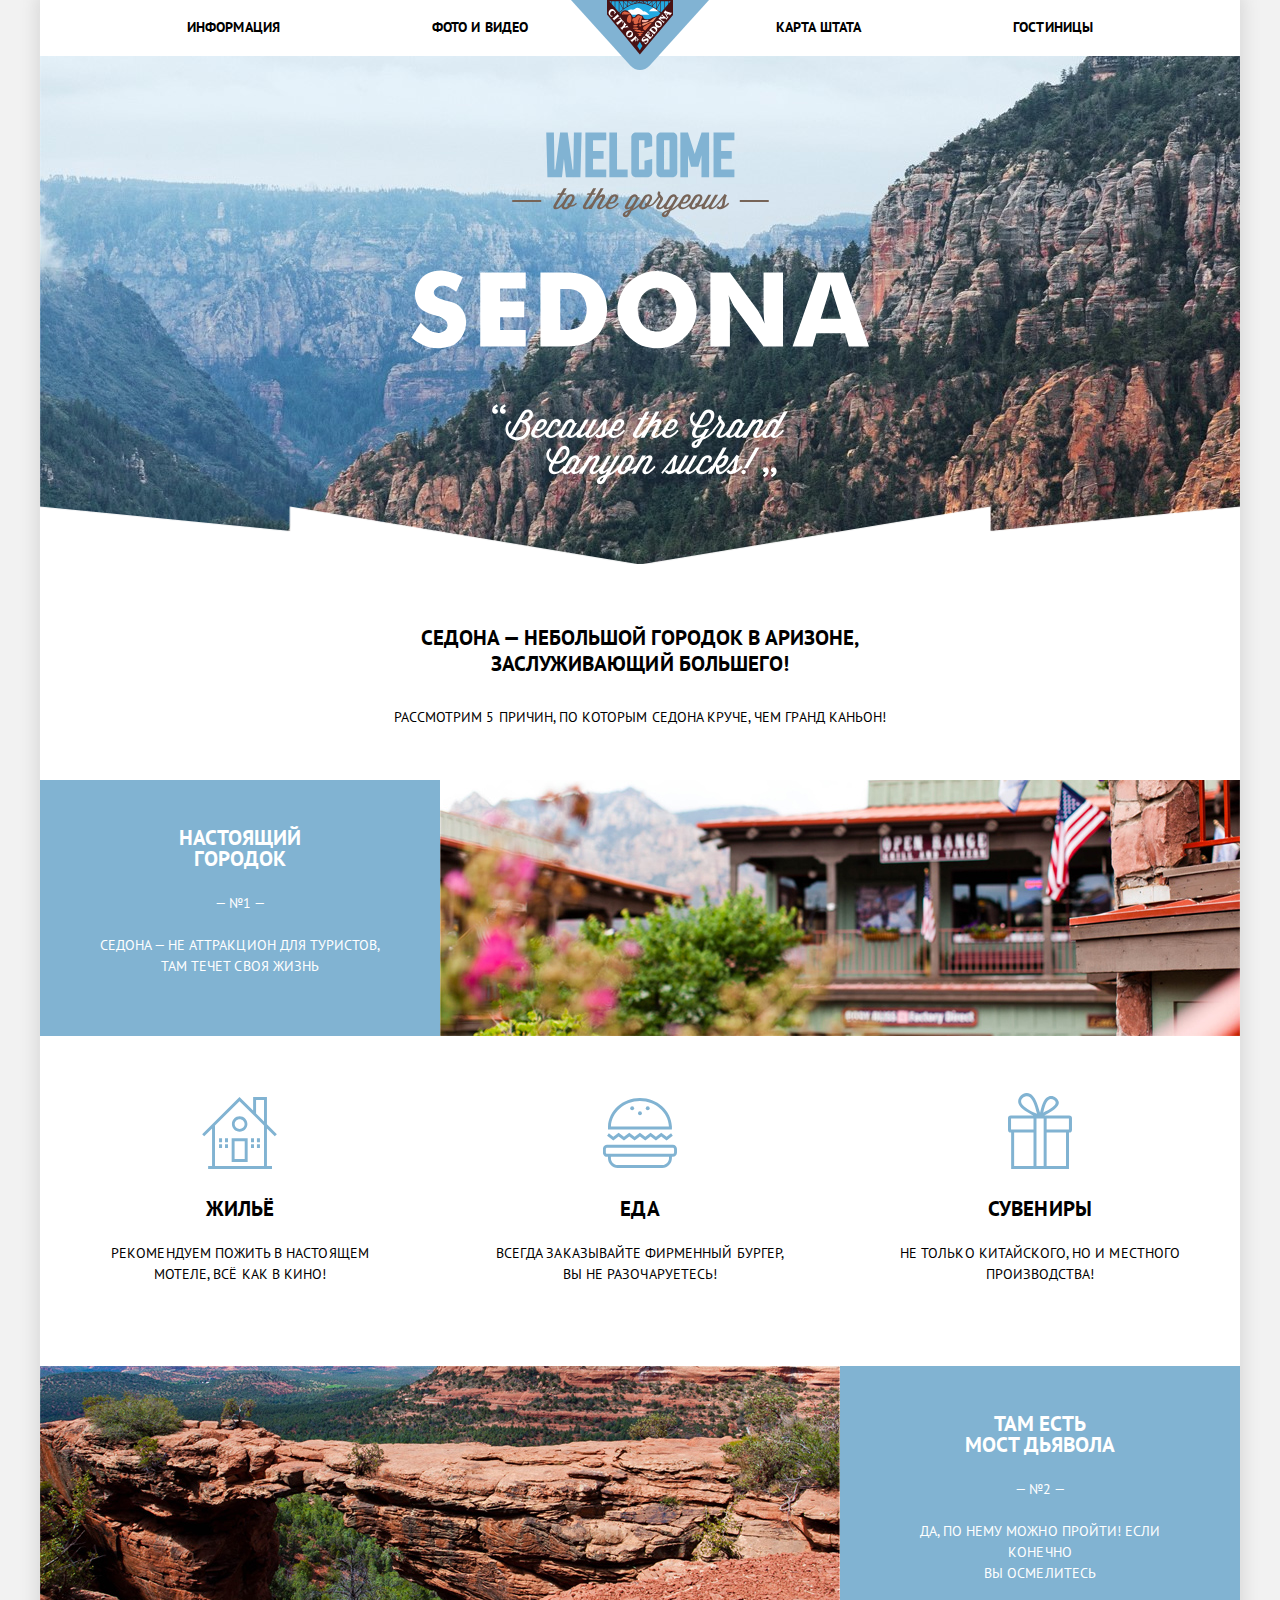
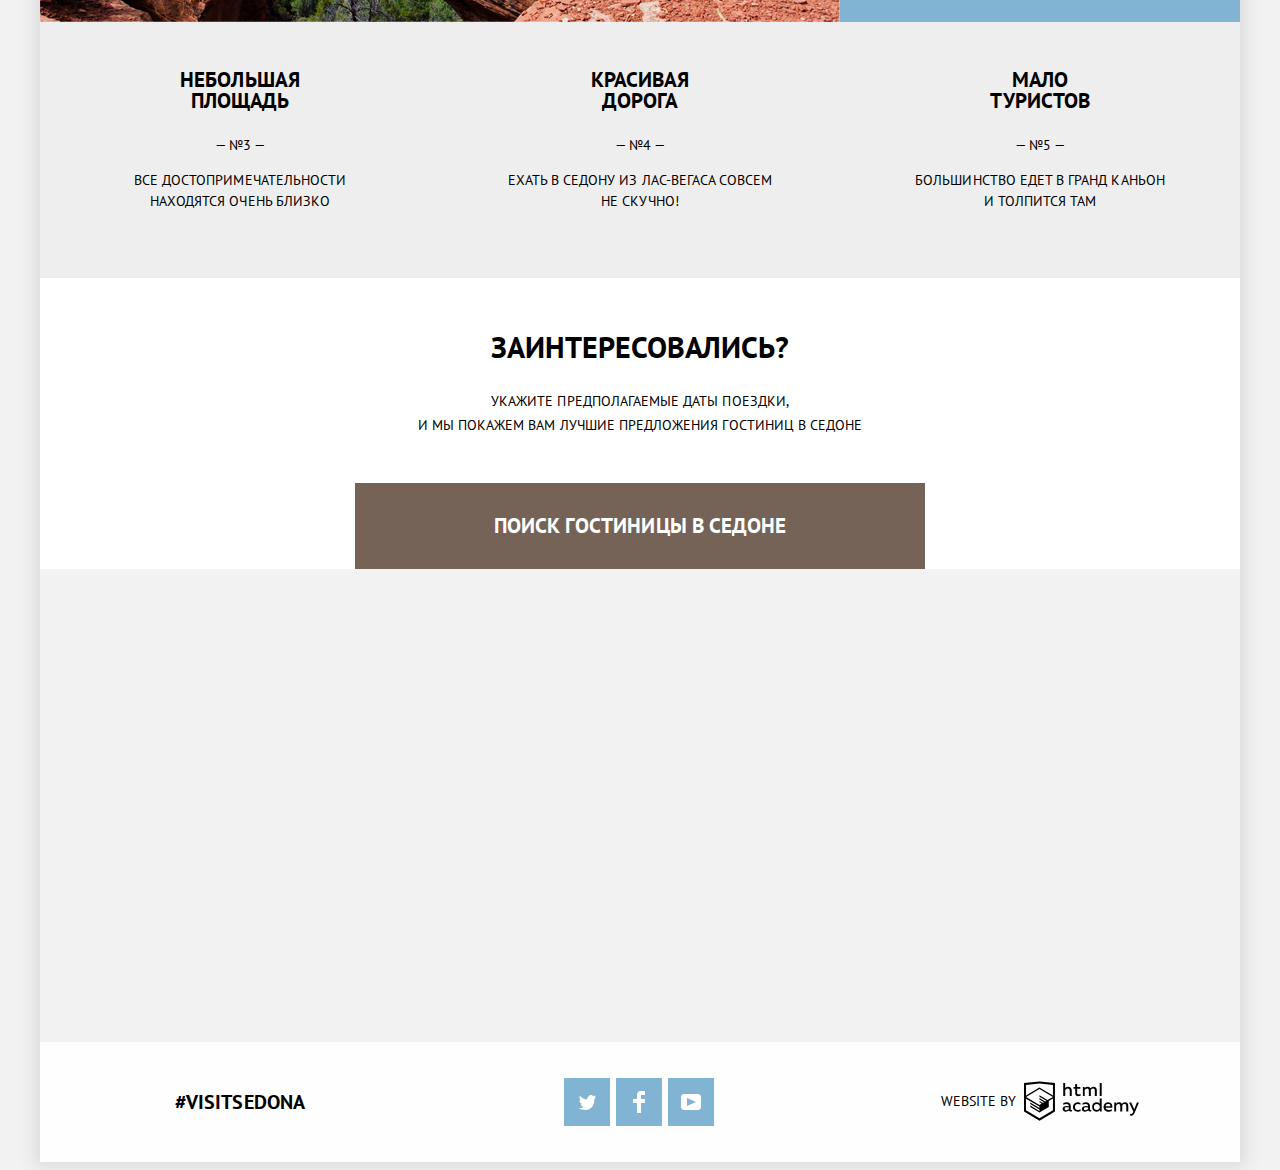
==== commit 8bebecdd: "Окончательный вариант 2" ====
--- a/index.html
+++ b/index.html
@@ -3,8 +3,9 @@
 <head>
 	<meta charset="utf-8">
 	<title>HTML Academy: Седона</title>
-	<link rel="stylesheet" href="css/normalize.css">
-	<link rel="stylesheet" href="css/style.css">
+  <link rel="stylesheet" href="https://fonts.googleapis.com/css?family=PT+Sans:400,700&amp;subset=cyrillic">
+	<link rel="stylesheet" href="css/normalize.min.css">
+	<link rel="stylesheet" href="css/style.min.css">
 </head>
 <body>
   <div class="wrapper">
@@ -18,16 +19,14 @@
           <li><a href="hotels.html">Гостиницы</a></li>
         </ul>
       </nav>
-      <div class="site_logo">
-        <a></a>
-      </div>
+      <a class="site_logo"></a>
     </header>
 
     <main>
-      <h1 class="hidden_text">Седона - город для тех, кто хочет увидеть настоящую Америку</h1>
+      <h1 class="hidden_text">Седона это город для тех, кто хочет увидеть настоящую Америку</h1>
       <div class="welcome_block">
         <section class="poster">
-          <img src="img/welcome.svg" width="459" height="353">
+          <img src="img/welcome.svg" width="459" height="353" alt="Добро пожаловать в Седону">
         </section>
       </div>
 
@@ -40,10 +39,10 @@
         <div class="reason_text">
           <h2>Настоящий городок</h2>
           <span>— №1 —</span>
-          <p>Седона — не аттракцион для туристов, там течет своя жизнь</p>
+          <p>Седона — не аттракцион для туристов,<br> там течет своя жизнь</p>
         </div>
         <div class="reason_image">
-          <img src="img/feature1.jpg" height="256" width="800">
+          <img src="img/feature1.jpg" height="256" width="800" alt="Настоящий городок">
         </div>
       </section>
 
@@ -66,12 +65,12 @@
 
       <section class="reason">
         <div class="reason_image">
-          <img src="img/feature2.jpg" height="256" width="800">
+          <img src="img/feature2.jpg" height="256" width="800" alt="Мост дьявола">
         </div>
         <div class="reason_text">
           <h2>Там есть<br> мост дьявола</h2>
           <span>— №2 —</span>
-          <p>Да, по нему можно пройти! Если конечно вы осмелитесь</p>
+          <p>Да, по нему можно пройти! Если конечно<br>вы осмелитесь</p>
         </div>
       </section>
 
@@ -80,15 +79,15 @@
           <li class="reason_gray_list_elem">
             <h2>Небольшая площадь</h2>
             <span>— №3 —</span>
-            <p>Все достопримечательности находятся очень близко</p>
+            <p>Все достопримечательности<br>находятся очень близко</p>
           </li>
           <li class="reason_gray_list_elem">
             <h2>Красивая дорога</h2>
             <span>— №4 —</span>
-            <p>Ехать в Седону из Лас-Вегаса совсем не скучно!</p>
+            <p>Ехать в Седону из Лас-Вегаса совсем<br>не скучно!</p>
           </li>
           <li class="reason_gray_list_elem">
-            <h2>Мало туристов</h2>
+            <h2>Мало<br>туристов</h2>
             <span>— №5 —</span>
             <p>Большинство едет в гранд каньон и толпится там</p>
           </li>
@@ -99,7 +98,7 @@
         <h2>Заинтересовались?</h2>
         <p>Укажите предполaгаемые даты поездки,
           <br> и мы покажем вам лучшие предложения гостиниц в Седоне </p>
-        <a href="form.html" class="search_hotel_show" title="Поиск Гостиницы">Поиск гостиницы в Седоне</a>
+        <a href="form.html" class="search_hotel_show" title="Поиск Гостиницы" aria-label="Показать форму поиска гостиниц в Седоне">Поиск гостиницы в Седоне</a>
       </article>
 
     </main>
@@ -110,7 +109,7 @@
           <p class="entry_date">
             <label for="entrydate">Дата заезда:</label>
             <input id="entrydate" name="entrydate" type="text" placeholder="24 апреля 2017" class="date_input">
-            <button type="button" class="calendar">
+            <button type="button" aria-label="Выбрать дату" class="calendar">
               <svg xmlns="http://www.w3.org/2000/svg" width="21" height="22" viewBox="0 0 21 22">
                 <path d="M19.251 2.025h-2.845V.648c0-.381-.294-.689-.656-.689-.363 0-.656.308-.656.689v1.377h-3.938V.648c0-.381-.294-.689-.655-.689-.363 0-.657.308-.657.689v1.377H5.906V.648c0-.381-.294-.689-.656-.689-.363 0-.657.308-.657.689v1.377H1.75C.784 2.025 0 2.847 0 3.862v16.302C0 21.179.784 22 1.75 22h17.501c.966 0 1.749-.821 1.749-1.836V3.862c0-1.015-.783-1.837-1.749-1.837zm.437 18.139a.448.448 0 0 1-.437.459H1.75a.45.45 0 0 1-.438-.459V3.862a.45.45 0 0 1 .438-.459h2.844v1.378c0 .381.294.689.657.689.362 0 .656-.308.656-.689V3.403h3.938v1.378c0 .381.294.689.657.689.361 0 .655-.308.655-.689V3.403h3.938v1.378c0 .381.293.689.656.689.362 0 .656-.308.656-.689V3.403h2.845c.241 0 .437.206.437.459v16.302z" />
                 <path d="M4.594 8.225h2.625v2.066H4.594zM4.594 11.668h2.625v2.067H4.594zM4.594 15.112h2.625v2.066H4.594zM9.188 15.112h2.625v2.066H9.188zM9.188 11.668h2.625v2.067H9.188zM9.188 8.225h2.625v2.066H9.188zM13.781 15.112h2.625v2.066h-2.625zM13.781 11.668h2.625v2.067h-2.625zM13.781 8.225h2.625v2.066h-2.625z" />
@@ -121,7 +120,7 @@
           <p class="out_date">
             <label for="outdate">Дата выезда:</label>
             <input id="outdate" name="outdate" type="text" placeholder="4 июля 2017" class="date_input">
-            <button type="button" class="calendar">
+            <button type="button" aria-label="Выбрать дату" class="calendar">
               <svg xmlns="http://www.w3.org/2000/svg" width="21" height="22" viewBox="0 0 21 22">
                 <path d="M19.251 2.025h-2.845V.648c0-.381-.294-.689-.656-.689-.363 0-.656.308-.656.689v1.377h-3.938V.648c0-.381-.294-.689-.655-.689-.363 0-.657.308-.657.689v1.377H5.906V.648c0-.381-.294-.689-.656-.689-.363 0-.657.308-.657.689v1.377H1.75C.784 2.025 0 2.847 0 3.862v16.302C0 21.179.784 22 1.75 22h17.501c.966 0 1.749-.821 1.749-1.836V3.862c0-1.015-.783-1.837-1.749-1.837zm.437 18.139a.448.448 0 0 1-.437.459H1.75a.45.45 0 0 1-.438-.459V3.862a.45.45 0 0 1 .438-.459h2.844v1.378c0 .381.294.689.657.689.362 0 .656-.308.656-.689V3.403h3.938v1.378c0 .381.294.689.657.689.361 0 .655-.308.655-.689V3.403h3.938v1.378c0 .381.293.689.656.689.362 0 .656-.308.656-.689V3.403h2.845c.241 0 .437.206.437.459v16.302z" />
                 <path d="M4.594 8.225h2.625v2.066H4.594zM4.594 11.668h2.625v2.067H4.594zM4.594 15.112h2.625v2.066H4.594zM9.188 15.112h2.625v2.066H9.188zM9.188 11.668h2.625v2.067H9.188zM9.188 8.225h2.625v2.066H9.188zM13.781 15.112h2.625v2.066h-2.625zM13.781 11.668h2.625v2.067h-2.625zM13.781 8.225h2.625v2.066h-2.625z" />
@@ -151,7 +150,7 @@
       </div>
       <div class="footer">
         <div class="visit_sedona_hashtag">
-          <p>#VISITSEDONA</p>
+          <p>#visitsedona</p>
         </div>
 
         <div class="social_block">
@@ -164,7 +163,7 @@
 
         <div class="academy_logo">
           <p class="developed_by">Website by</p>
-          <a href="https://htmlacademy.ru/intensive/htmlcss" class="logo-academy">
+          <a href="https://htmlacademy.ru/intensive/htmlcss" class="logo_academy">
             <svg xmlns="http://www.w3.org/2000/svg" viewBox="0 0 108.08 35.85" width="115px" height="41px">
               <path d="M44.61,26.88a2,2,0,0,0,.55-0.1v1.33a3.25,3.25,0,0,1-1.18.21,1.67,1.67,0,0,1-1.67-1,4.84,4.84,0,0,1-3.14,1.08c-1.51,0-2.91-.83-2.91-2.55,0-2.13,2-2.79,3.71-2.79a11.08,11.08,0,0,1,2.17.25v-0.3c0-1-.76-1.77-2.19-1.77a7.42,7.42,0,0,0-3,.64v-1.7a10.21,10.21,0,0,1,3.19-.55c2.36,0,3.81,1.12,3.81,3.65v3a0.54,0.54,0,0,0,.49.59h0.17Zm-6.44-1.13A1.35,1.35,0,0,0,39.63,27h0.11a3.39,3.39,0,0,0,2.41-1V24.58a9.72,9.72,0,0,0-1.81-.21c-1,0-2.16.33-2.16,1.38h0Zm12.36-6.11a5,5,0,0,1,2.57.64V22a4.08,4.08,0,0,0-2.3-.7,2.75,2.75,0,1,0,0,5.49,5,5,0,0,0,2.43-.64v1.71a6.27,6.27,0,0,1-2.76.57A4.21,4.21,0,0,1,46,24.51q0-.21,0-0.41a4.32,4.32,0,0,1,4.18-4.46h0.38Zm12.17,7.24a2,2,0,0,0,.55-0.1v1.33a3.25,3.25,0,0,1-1.18.21,1.67,1.67,0,0,1-1.67-1,4.84,4.84,0,0,1-3.14,1.08c-1.51,0-2.91-.83-2.91-2.55,0-2.13,2-2.79,3.71-2.79a11.08,11.08,0,0,1,2.17.25v-0.3c0-1-.76-1.77-2.19-1.77a7.42,7.42,0,0,0-3,.64v-1.7a10.21,10.21,0,0,1,3.19-.55c2.36,0,3.81,1.12,3.81,3.65v3a0.54,0.54,0,0,0,.49.59h0.17Zm-6.44-1.13A1.35,1.35,0,0,0,57.73,27h0.11a3.39,3.39,0,0,0,2.41-1V24.58a9.72,9.72,0,0,0-1.81-.21c-1.06,0-2.16.33-2.16,1.38h0ZM73,16V28.2H71.35V26.88a3.88,3.88,0,0,1-3.19,1.54,4.4,4.4,0,0,1,0-8.78,3.81,3.81,0,0,1,3,1.3V16H73Zm-4.53,5.22a2.76,2.76,0,1,0,0,5.52A2.86,2.86,0,0,0,71.15,25V23A2.91,2.91,0,0,0,68.49,21.27ZM79,19.64c3.31,0,4.46,2.68,3.92,5.09H76.7c0.21,1.5,1.67,2.11,3.19,2.11a6.11,6.11,0,0,0,2.64-.59v1.6a7.14,7.14,0,0,1-3,.57C77,28.42,74.78,27,74.78,24a4.18,4.18,0,0,1,4-4.39H79Zm0.09,1.54a2.28,2.28,0,0,0-2.44,2.1v0.06H81.3A2,2,0,0,0,79.13,21.18Zm5.73,7V19.87h1.65v1a3.81,3.81,0,0,1,2.78-1.27A2.86,2.86,0,0,1,91.89,21a4.12,4.12,0,0,1,2.91-1.33A3.06,3.06,0,0,1,98,23V28.2h-1.9V23.05a1.59,1.59,0,0,0-1.42-1.75H94.42a2.8,2.8,0,0,0-2.07,1.12V28.2h-1.9V23.05A1.59,1.59,0,0,0,89,21.31H88.8a3,3,0,0,0-2.21,1.29v5.63H84.86Zm21.31-8.33h1.9l-3.91,9.46c-0.9,2.17-2.09,2.86-3.35,2.86a4.76,4.76,0,0,1-1.1-.14V30.46a2.86,2.86,0,0,0,.85.12c0.9,0,1.58-.64,2.07-1.9l0.17-.42-4-8.4h2l2.86,6.29ZM38.73,1.46V6.22a3.81,3.81,0,0,1,2.7-1.14,3.25,3.25,0,0,1,3.44,3.4v5.15H43V8.72a1.81,1.81,0,0,0-1.61-2h-0.3a2.93,2.93,0,0,0-2.32,1.39v5.52h-1.9V1.46h1.9ZM49.94,2.31v3h3V6.91h-3v3.81c0,1.1.5,1.46,1.58,1.46a4.49,4.49,0,0,0,1.69-.33v1.6A6.8,6.8,0,0,1,51,13.8a2.55,2.55,0,0,1-2.86-2.74V6.89H46.58V5.26h1.5V2.74Zm5.4,11.31V5.28H57v1A3.81,3.81,0,0,1,59.77,5a2.86,2.86,0,0,1,2.6,1.33A4.12,4.12,0,0,1,65.28,5,3.06,3.06,0,0,1,68.44,8.4v5.21h-1.9V8.46a1.59,1.59,0,0,0-1.42-1.75H64.89a2.8,2.8,0,0,0-2.07,1.12v5.78h-1.9V8.46A1.59,1.59,0,0,0,59.5,6.71H59.27A3,3,0,0,0,57.06,8v5.63H55.34ZM71.17,1.45H73V13.6H71.17V1.45ZM14.71,0H14.55L0,1.54V28.21l14.55,8.66,14.55-8.66V1.54Zm12.5,27.1L14.55,34.64,1.9,27.12V16.18l12.59,7.5V25L5.86,19.9v1.31l8.68,5.21v1.39L5.87,22.65V24l8.68,5.21,8.75-5.24V18.31L27.2,16V27.12Zm0-12.53-3.48,2-1.6,1L14.51,13v1.31L21,18.23H21l-0.14.09-1,.54-5.37-3.2V17l4.24,2.52-1,.67-3.2-1.9v1.31l2.1,1.24L14.5,22.1,2,14.65,14.51,7.11Zm0-1.32L14.49,5.76,1.91,13.25v-10L14.56,1.92,27.21,3.25v10h0Z" />
             </svg>
--- a/css/style.min.css
+++ b/css/style.min.css
@@ -0,0 +1 @@
+@charset "utf-8";@-webkit-keyframes bounce{0%{top:-60%}to{top:0}}@keyframes bounce{0%{top:-60%}to{top:0}}@-webkit-keyframes shake{0%,to{-webkit-transform:translateX(0);transform:translateX(0)}10%,30%,50%,70%,90%{-webkit-transform:translateX(-10px);transform:translateX(-10px)}20%,40%,60%,80%{-webkit-transform:translateX(10px);transform:translateX(10px)}}@keyframes shake{0%,to{-webkit-transform:translateX(0);transform:translateX(0)}10%,30%,50%,70%,90%{-webkit-transform:translateX(-10px);transform:translateX(-10px)}20%,40%,60%,80%{-webkit-transform:translateX(10px);transform:translateX(10px)}}.navigation_main ul,body{line-height:26px;font-size:14px;color:#000}body{padding:0;min-width:1200px;letter-spacing:.05px;font-family:"PT Sans","Tahoma",sans-serif;text-transform:uppercase;margin:0 auto;font-weight:400;background-color:#f2f2f2}.wrapper{width:1200px;margin-left:auto;margin-right:auto;-webkit-box-shadow:0 0 15px 5px #dbdbdb;box-shadow:0 0 15px 5px #dbdbdb}.hidden_text{position:absolute;width:1px;height:1px;margin:-1px;border:0;padding:0;white-space:nowrap;-webkit-clip-path:inset(100%);clip-path:inset(100%);clip:rect(0 0 0 0);overflow:hidden}.header_main{position:relative;-webkit-box-align:center;-ms-flex-align:center;align-items:center;margin-bottom:0;min-height:56px}a{text-decoration:none;color:#000}.site_logo{position:absolute;z-index:1;top:0;left:0;right:0;bottom:0;margin:0 auto;display:block;width:138px;height:70px;background-image:url(../img/logo.svg);background-repeat:no-repeat}.navigation_main ul{display:-webkit-box;display:-ms-flexbox;display:flex;-ms-flex-wrap:wrap;flex-wrap:wrap;-webkit-box-orient:horizontal;-webkit-box-direction:normal;-ms-flex-direction:row;flex-direction:row;-ms-flex-pack:distribute;justify-content:space-around;margin:0;padding-top:14px;padding-left:0;padding-bottom:16px;font-weight:700;list-style:none;background-color:#fff}.navigation_main li{display:flex;-webkit-box-sizing:border-box;box-sizing:border-box}.navigation_main li:nth-child(4n+2){text-align:left}.navigation_main li:nth-child(4n){margin-right:71px;text-align:right}.navigation_main li:nth-child(4n+1){margin-left:71px;text-align:left}.navigation_main li:nth-child(4n+3){margin-left:96px;text-align:right}.navigation_main a{color:#000;font-weight:700}.navigation_main a:hover{color:#81b3d2}.navigation_main a:active{color:#c1c1c1}.navigation_main .current{color:#766357}.welcome_block{background-image:url(../img/mainbackground.jpg);background-repeat:no-repeat;background-color:#334a50;width:1200px;height:508px;position:relative}.poster{padding-top:76px;margin-bottom:0;text-align:center}.poster::before{background-image:url(../img/mask.png);background-repeat:no-repeat;background-size:100.1%;display:block;content:"";width:1200px;height:58px;position:absolute;bottom:0}.reasons_title{margin:0;padding-top:61px;padding-bottom:50px;background-color:#fff;text-align:center;-webkit-box-sizing:border-box;box-sizing:border-box}.reasons_title b{display:block;width:500px;font-size:21px;margin:0 auto 27px}.reasons_title p{margin:0}.reason,.reason_gray_list_elem,.reason_text{display:-webkit-box;display:-ms-flexbox;display:flex;-ms-flex-wrap:wrap;flex-wrap:wrap;-webkit-box-sizing:border-box;box-sizing:border-box;min-height:256px}.reason{-webkit-box-pack:justify;-ms-flex-pack:justify;justify-content:space-between;-ms-flex-line-pack:center;align-content:center;text-align:center;width:1200px;-webkit-box-align:start;-ms-flex-align:start;align-items:flex-start}.reason_gray_list_elem,.reason_text{-webkit-box-orient:vertical;-webkit-box-direction:normal;-ms-flex-direction:column;flex-direction:column;-webkit-box-align:center;-ms-flex-align:center;align-items:center;width:400px;-webkit-box-flex:1;-ms-flex-positive:1;flex-grow:1;padding:47px 48px 20px;background-color:#81b3d2;color:#fff;line-height:21px;font-size:14px}.reason_gray_list_elem h2,.reason_text h2{width:160px;margin:0 auto 24px}.reason_text span{margin-bottom:21px}.reason_gray_list_elemm p,.reason_text p{margin-top:0}.reason_gray_list_elem{padding:47px 60px 20px;background-color:#eee;color:#000}.reason_image{max-height:256px}.reason_gray_list_elem span{padding-top:0}.reason_gray_list_elem:nth-child(3) p{width:260px}.reason_elem_icon_list,.reason_elem_icon_list li{display:-webkit-box;display:-ms-flexbox;display:flex;min-height:330px}.reason_elem_icon_list{-webkit-box-align:end;-ms-flex-align:end;align-items:flex-end;-ms-flex-wrap:wrap;flex-wrap:wrap;background-color:#fff;margin:0;padding:0;list-style:none;width:1200px}.reason_elem_icon_list li{-webkit-box-orient:vertical;-webkit-box-direction:normal;-ms-flex-direction:column;flex-direction:column;-ms-flex-negative:0;flex-shrink:0;-webkit-box-flex:1;-ms-flex-positive:1;flex-grow:1;text-align:center;-webkit-box-sizing:border-box;box-sizing:border-box;width:400px;margin-top:0;margin-bottom:auto;padding-top:162px;padding-bottom:80px}.reason_elem_icon_list li b{line-height:21px;font-size:21px}.reason_elem_icon_list li p{line-height:21px;margin:24px 50px 0}.reason_elem_icon_list li:nth-child(1){background-image:url(../img/home-icon.svg);background-repeat:no-repeat;background-position-x:162px;background-position-y:61px}.reason_elem_icon_list li:nth-child(2){background-image:url(../img/food-icon.svg);background-repeat:no-repeat;background-position-x:163px;background-position-y:62px}.reason_elem_icon_list li:nth-child(3){background-image:url(../img/gift-icon.svg);background-repeat:no-repeat;background-position-x:168px;background-position-y:57px}.reason_gray_list,.search_hotels{display:-webkit-box;display:-ms-flexbox;display:flex;position:relative;-webkit-box-direction:normal;text-align:center}.reason_gray_list{-ms-flex-wrap:wrap;flex-wrap:wrap;margin:0;padding:0;width:1200px;min-height:256px;-webkit-box-orient:horizontal;-ms-flex-direction:row;flex-direction:row;-webkit-box-sizing:border-box;box-sizing:border-box;z-index:1}.search_hotels{-webkit-box-orient:vertical;-ms-flex-direction:column;flex-direction:column;background-color:#fff;-webkit-box-sizing:content-box;box-sizing:content-box;line-height:24px;z-index:10}.search_hotels h2{font-size:30px;font-weight:700;margin-top:57px;margin-bottom:30px;padding:0}.search_hotels p{margin-top:0;margin-bottom:46px}.search_hotel_show,.search_hotel_show:active,.search_hotel_show:hover{font-size:21px;font-weight:700;line-height:26px;width:570px;margin:auto auto 0;padding-top:30px;padding-bottom:30px;background-color:#766357;color:#fff}.search_hotel_show:active,.search_hotel_show:hover{background-color:#604e43}.search_hotel_show:active{background-color:#503e33;color:#928a85}.form_sec_search.no-js{display:block;-webkit-animation-name:none;animation-name:none}.form_sec_search{display:none;position:absolute;top:0;margin-left:315px;margin-right:315px}.form_sec_search-show{display:block;-webkit-animation-name:bounce;animation-name:bounce;-webkit-animation-duration:.6s;animation-duration:.6s}.form_sec_search-error{display:block;-webkit-animation-name:shake;animation-name:shake;-webkit-animation:shake .6s;animation:shake .6s}.form_data_error{-webkit-animation:shake;animation:shake;-webkit-animation-duration:.6s;animation-duration:.6s}.search .search-hotel:hover{background-color:#604e43}.search .search-hotel:active{background-color:#503e33;color:#857871}.hotel_search_form{display:-webkit-box;display:-ms-flexbox;display:flex;-ms-flex-wrap:wrap;flex-wrap:wrap;-webkit-box-pack:justify;-ms-flex-pack:justify;justify-content:space-between;background-color:#fff;width:570px;-webkit-box-sizing:border-box;box-sizing:border-box;margin-left:auto;margin-right:auto;padding:55px;font-weight:700}.date_input,.entry_date,.out_date{-webkit-box-sizing:border-box;box-sizing:border-box;height:38px}.entry_date,.out_date{display:-webkit-box;display:-ms-flexbox;display:flex;margin:0 0 29px;-webkit-box-pack:justify;-ms-flex-pack:justify;justify-content:space-between;-webkit-box-align:baseline;-ms-flex-align:baseline;align-items:baseline;position:relative;width:460px}.date_input{width:347px;margin-left:10px;padding-left:10px;border:2px solid #f2f2f2;background-color:#f2f2f2;color:#000;text-transform:uppercase;font-weight:700;line-height:26px}.date_input:hover{background-color:#ebebeb;border:2px solid #ebebeb;color:#000}.date_input:focus{background-color:#fff;border:2px solid #e5e5e5}.date_input::-webkit-input-placeholder{color:#000}.date_input::-moz-placeholder{color:#000}.calendar{position:absolute;width:25px;height:25px;top:8px;right:7px;border:0;padding:0;fill:#a9a9aa;background-color:transparent}.calendar:hover{fill:#000;outline:0}.calendar:active{fill:#81b3d2;outline:0}.people{display:-webkit-box;display:-ms-flexbox;display:flex;-webkit-box-orient:horizontal;-webkit-box-direction:normal;-ms-flex-direction:row;flex-direction:row;-webkit-box-align:center;-ms-flex-align:center;align-items:center;height:40px;margin-top:0;margin-bottom:54px}.quantity_people{width:38px;height:38px;text-align:center;margin:0;-webkit-box-sizing:border-box;box-sizing:border-box;background-color:#f2f2f2}.adult>label{padding-right:40px}.child>label{padding-right:27px}.button_blue,.math,.quantity_people{font-weight:700;border:0}.math{display:block;padding:0;width:38px;height:38px;font-size:24px;background-color:#f2f2f2;color:#a9a9a9}.math:hover{color:#000}.math:active{color:#81b3d2}.button_blue{width:460px;height:58px;font-size:21px;line-height:26px;text-transform:uppercase;background-color:#81b3d2;color:#f2f2f2}.button_blue:hover{background-color:#669ec0}.button_blue:active{background-color:#5496bd;color:#88b6d1}.main_footer{position:relative;height:593px}.footer,.social_block,.visit_sedona_hashtag{display:-webkit-box;display:-ms-flexbox;display:flex}.footer{-webkit-box-orient:horizontal;-webkit-box-direction:normal;-ms-flex-direction:row;flex-direction:row;-webkit-box-pack:justify;-ms-flex-pack:justify;justify-content:space-between;min-height:120px;padding:0;background-color:rgba(255,255,255,.9);width:1200px}.main_footer .footer{position:absolute;bottom:0}.social_block,.visit_sedona_hashtag{width:400px;-webkit-box-align:center;-ms-flex-align:center;align-items:center}.visit_sedona_hashtag{-webkit-box-pack:center;-ms-flex-pack:center;justify-content:center;-ms-flex-wrap:wrap;flex-wrap:wrap;font-weight:700;font-size:20px;line-height:26px;margin:0}.social_block{padding:0}.academy_logo,.button_social,.social_block ul{display:-webkit-box;display:-ms-flexbox;display:flex;-webkit-box-pack:center;-ms-flex-pack:center;justify-content:center}.social_block ul{-ms-flex-wrap:wrap;flex-wrap:wrap;margin:0 auto 0 124px;padding:0;list-style:none}.social_block li{margin-right:6px;margin-top:6px;margin-bottom:6px}.academy_logo,.button_social{-webkit-box-align:center;-ms-flex-align:center;align-items:center}.button_social{height:48px;background-color:#81b3d2;width:46px}.button_social:hover{background-color:#669ec0}.button_social:active{background-color:#5496bd}.button_social:active path{fill:#88b6d1}.academy_logo{-webkit-box-orient:horizontal;-webkit-box-direction:normal;-ms-flex-direction:row;flex-direction:row;-ms-flex-wrap:wrap;flex-wrap:wrap;width:400px;min-height:120px;margin:0}.developed_by{padding-right:8px;margin-top:11px}.academy_logo a{height:44px}.filter_block{width:1056px;min-height:160px;padding:27px 72px 6px;background-image:url(../img/rangebackground.jpg);background-position:center;background-color:#465356}.filter{display:-webkit-box;display:-ms-flexbox;display:flex;-webkit-box-orient:horizontal;-webkit-box-direction:normal;-ms-flex-direction:row;flex-direction:row}.filter_hotel_type,.filter_infrastructure{display:block;position:relative;width:240px;min-height:160px;padding:0;color:#fff;border:0;margin:0}.filter_hotel_type{width:480px}.filter_block_hotel_type{padding-left:14px;-webkit-box-sizing:border-box;box-sizing:border-box;width:497px}.filter_hotel_type legend,.filter_infrastructure legend{font-size:16px;font-weight:700;line-height:21px;margin-bottom:25px}.filter_hotel_type p,.filter_infrastructure p{line-height:21px;height:23px;margin:0 0 23px;padding-left:27px}.filter_infrastructure span{padding-left:12px}.filter_hotel_type span{padding-left:15px}.filter label{position:relative;cursor:pointer;-webkit-user-select:none;-moz-user-select:none;-ms-user-select:none;user-select:none}.filter_checkbox{position:absolute;width:20px;height:20px}.filter_checkbox:focus+label{outline:thin dotted;outline:5px auto -webkit-focus-ring-color}.filter_checkbox:checked+label span::before{position:absolute;content:"";display:block;width:27px;height:27px;left:-26px;top:-2px;background-image:url(../img/active-checkbox.svg);background-repeat:no-repeat}.filter_checkbox+label span::before{position:absolute;content:"";display:block;width:27px;height:27px;left:-26px;top:-2px;background-image:url(../img/unactive-checkbox.svg);background-repeat:no-repeat}.filter_checkbox:checked:disabled+label,.filter_checkbox:disabled+label{cursor:default;opacity:.5}.results_header{display:-webkit-box;display:-ms-flexbox;display:flex;-webkit-box-align:center;-ms-flex-align:center;align-items:center;-webkit-box-sizing:content-box;box-sizing:content-box;min-height:86px;padding-left:72px;padding-right:72px;margin-bottom:1px;width:1056px;background-color:#fff;border-bottom:1px solid #e5e5e5}.results_quantity{width:135px;font-size:21px;line-height:26px;font-weight:700}.sorting{display:-webkit-box;display:-ms-flexbox;display:flex;-webkit-box-align:center;-ms-flex-align:center;align-items:center;font-size:12px;line-height:18px;width:810px;min-height:86px;padding-top:4px;padding-left:29px;-webkit-box-sizing:border-box;box-sizing:border-box}.filter_block_range{width:320px;min-height:160px;color:#fff;border:0}.filter_range{display:block;position:relative;height:160px;width:317px;padding:0;margin-left:2px;border:0}.filter_range legend{margin-bottom:10px;margin-left:1px;font-size:16px;font-weight:700;line-height:21px}.price_parameters{height:36px;margin-bottom:20px;border:2px solid #fff;border-radius:2px;font-size:0;position:relative;-webkit-box-sizing:border-box;box-sizing:border-box}.price_parameters::after{content:"";position:absolute;top:50%;left:50%;width:2px;height:22px;-webkit-transform:translate(-50%,-50%);-ms-transform:translate(-50%,-50%);transform:translate(-50%,-50%);background:#fff}.max_price,.min_price{height:32px}.max_price input,.min_price input{height:32px;vertical-align:top;-webkit-box-sizing:border-box;box-sizing:border-box}.price_parameters .max_price{padding-left:55px}.range_parameters{position:relative;margin-bottom:32px}.range_parameters .scale{height:2px;background:rgba(255,255,255,.3)}.range_parameters .bar{width:80%;height:2px;background:#fff}.range_toggle{position:absolute;top:-9px;width:4px;height:4px;background:#ababab;border:8px solid #fff;border-radius:50%;-webkit-box-shadow:0 2px 1px 0 rgba(0,1,1,.2);box-shadow:0 2px 1px 0 rgba(0,1,1,.2);cursor:pointer}.filter_range input[type=submit]{display:block;width:137px;height:36px;-webkit-box-sizing:border-box;box-sizing:border-box;margin:32px 30% 0 auto;color:#fff;background-color:transparent;border:2px solid #fff;border-radius:3px;font-size:14px;line-height:21px;text-transform:uppercase}.filter_range input[type=submit]:focus,.filter_range input[type=submit]:hover{color:#000;background:#fff}.range_toggle:hover{background:#1c4f80;-webkit-transform:scale(1.1);-ms-transform:scale(1.1);transform:scale(1.1)}.range_toggle_min{left:0}.range_toggle_max{left:80%}.price_parameters label{display:inline-block;font-size:14px;line-height:32px;vertical-align:top;font-weight:400;padding-left:64px;width:92px;cursor:pointer}.price_parameters input{width:50px;margin:0;color:inherit;font:inherit;background:0 0;border:0}.sort{color:#cacaca;border-bottom:1px dotted #81b3d2}.results_search .hotel_link:hover,.sort-active,.sort:hover{color:#81b3d2}.sort:active{color:#231f20}.sorting ul{margin:0;padding-left:39px}.sorting li{display:inline-block;vertical-align:center;list-style:none}.sorting li:nth-child(2n){padding-left:29px}.sorting li:nth-child(3n){padding-left:30px}.sorting_up_down,.sorting_up_down ul{margin:35px auto auto;height:20px;width:110px}.sorting_up_down ul{list-style:none;display:-webkit-box;display:-ms-flexbox;display:flex;-webkit-box-pack:end;-ms-flex-pack:end;justify-content:flex-end;-ms-flex-line-pack:center;align-content:center;-webkit-box-align:center;-ms-flex-align:center;align-items:center;margin:0;padding:0}.sorting_up_down li:nth-child(1){margin-right:13px}.sorting_up_down li:nth-child(1) path{fill:#cacaca}.sorting_up_down li:nth-child(1) path:hover{fill:#231f20}.sorting_up_down li:nth-child(1) path:active,.sorting_up_down li:nth-child(2) path,.sorting_up_down li:nth-child(2) path:active{fill:#81b3d2}.hotel_image_block{height:150px}.main_information{display:-webkit-box;display:-ms-flexbox;display:flex;-webkit-box-orient:vertical;-webkit-box-direction:normal;-ms-flex-direction:column;flex-direction:column;min-height:150px;width:258px;margin-right:auto}.hotel_title{margin:0 0 4px;padding-top:25px;padding-bottom:0;min-height:26px}.hotel_description{display:-webkit-box;display:-ms-flexbox;display:flex;-ms-flex-wrap:wrap;flex-wrap:wrap;-webkit-box-pack:justify;-ms-flex-pack:justify;justify-content:space-between;width:258px;margin:0;padding:0}.hotel_type{width:110px}.price{margin-left:6px;width:142px}.button-hotel{display:-webkit-box;display:-ms-flexbox;display:flex;-ms-flex-wrap:wrap;flex-wrap:wrap;-webkit-box-pack:justify;-ms-flex-pack:justify;justify-content:space-between;-webkit-box-align:center;-ms-flex-align:center;align-items:center;margin-bottom:0;margin-top:auto;padding-bottom:30px;min-height:27px}.button_information{padding-right:16px;padding-left:16px}.results_search{background-color:#fff}.results_search li{list-style:none;min-height:150px}.results_search .hotel_link{color:#000}.results_search .hotel_link:active{color:#b2b2b2}.results_search .more{font-weight:700;width:110px;height:27px;color:#fff;background-color:#81b3d2}.results_search .more:hover{background-color:#669ec0;color:#fff}.results_search .more:active{background-color:#5496bd;color:#88b6d1}.rating,.results_search .more,.results_search .reserve{-webkit-box-sizing:border-box;box-sizing:border-box}.results_search .reserve{font-weight:700;width:142px;height:27px;color:#fff;background-color:#766357}.results_search .reserve:hover{color:#fff;background-color:#604e43}.results_search .reserve:active{color:#857871;background-color:#503e33}.rating{background-color:#f2f2f2;color:#666;padding:4px 12px 4px 14px;width:111px;height:28px}.star-four,.star-three,.star-two{background-image:url(../img/star.svg);height:17px;width:87px;display:block;background-repeat:space}.star-three,.star-two{width:65px}.star-two{width:41px}.logo-academy{fill:#000}.logo-academy:hover{fill:#81b3d2}.logo-academy:active{fill:#bdbbbc}.hotel_elem,.list_hotels{display:-webkit-box;display:-ms-flexbox;display:flex}.list_hotels{-webkit-box-orient:vertical;-webkit-box-direction:normal;-ms-flex-direction:column;flex-direction:column;min-width:1200px;margin:0;padding:0}.hotel_elem{-webkit-box-pack:stretch;-ms-flex-pack:stretch;justify-content:stretch;min-height:150px;border-bottom:1px solid #e5e5e5}.hotel_image{padding:30px 30px 30px 72px}.rating_block{margin-top:29px;margin-right:73px;margin-bottom:30px;padding-right:0;padding-left:0;padding-bottom:0;display:block}.star{margin:0 0 48px auto;padding-bottom:0}@media screen and (-ms-high-contrast:active),(-ms-high-contrast:none){.sorting{display:-webkit-box;display:-ms-flexbox;display:flex;-webkit-box-align:center;-ms-flex-align:center;align-items:center;font-size:12px;line-height:18px;width:810px;min-height:86px;padding-top:36px;padding-left:29px;-webkit-box-sizing:border-box;box-sizing:border-box}.calendar{right:13px}.search_hotel_show{width:auto}}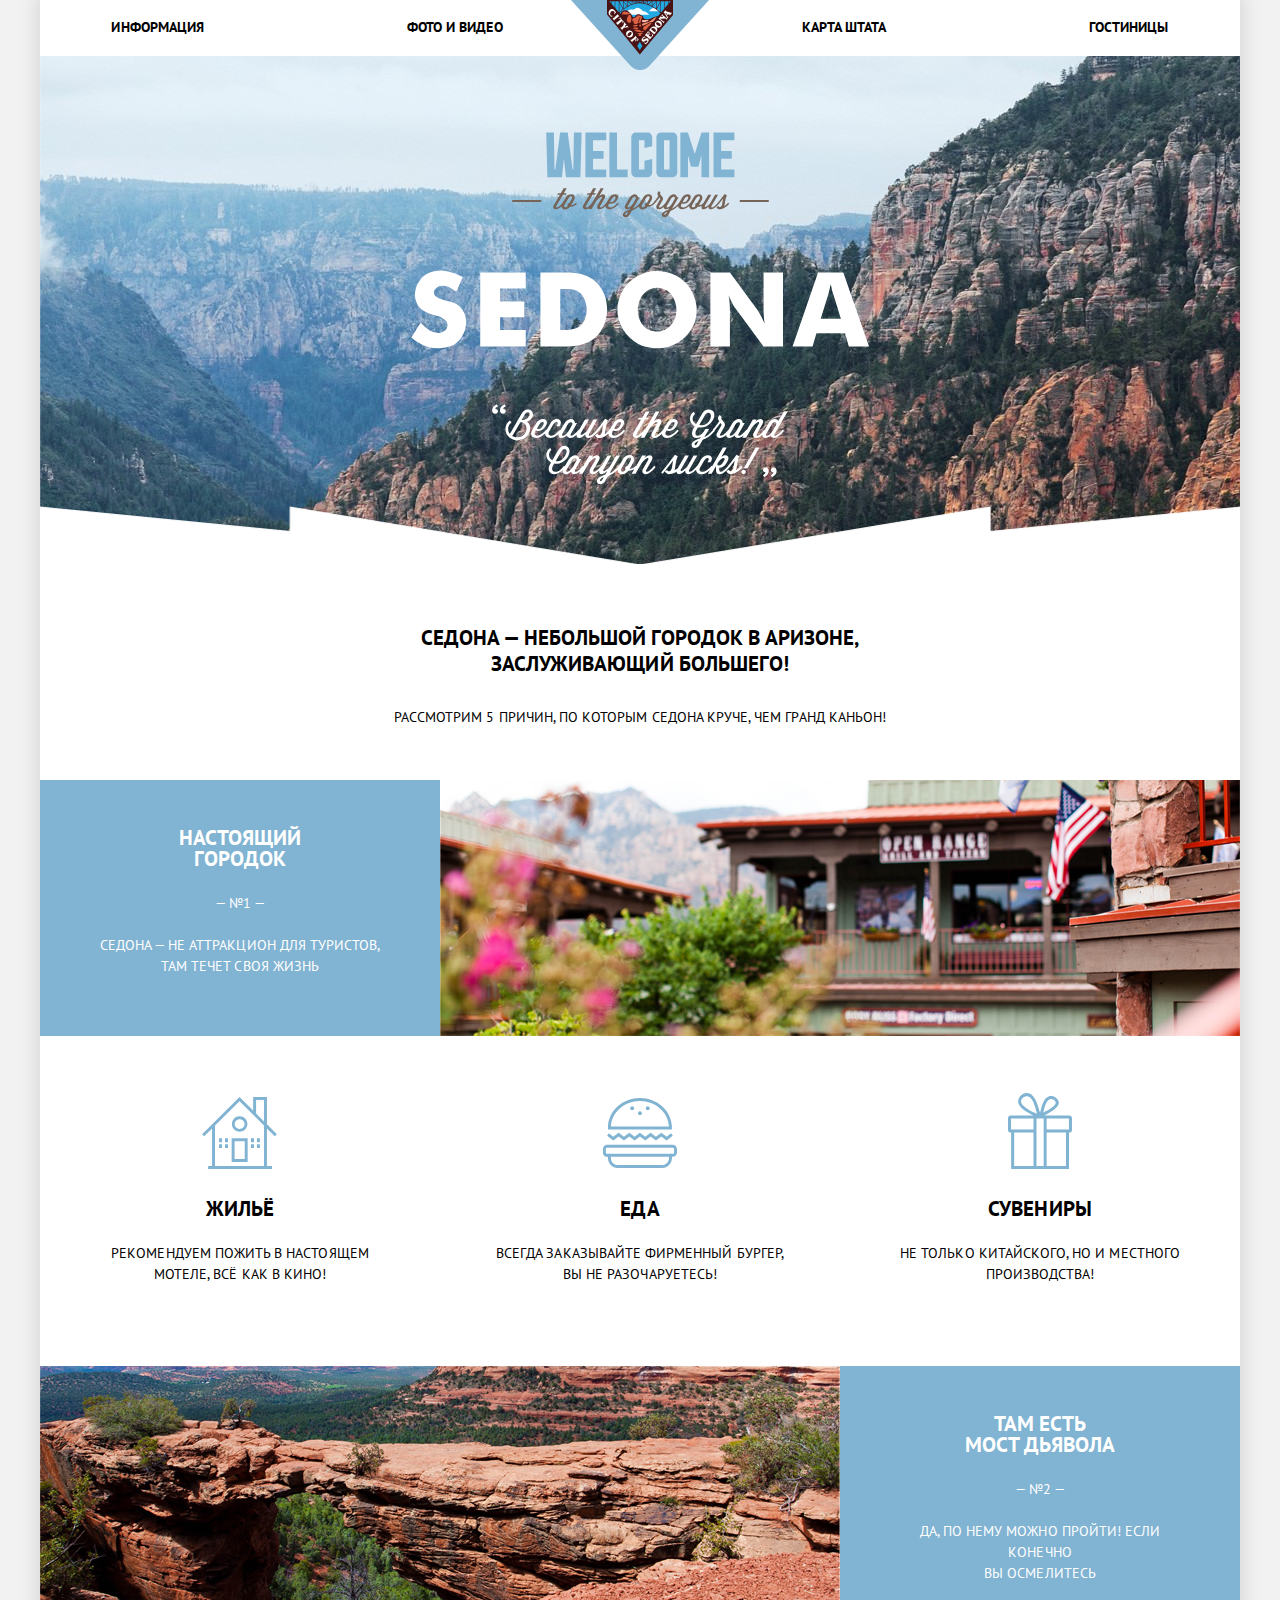
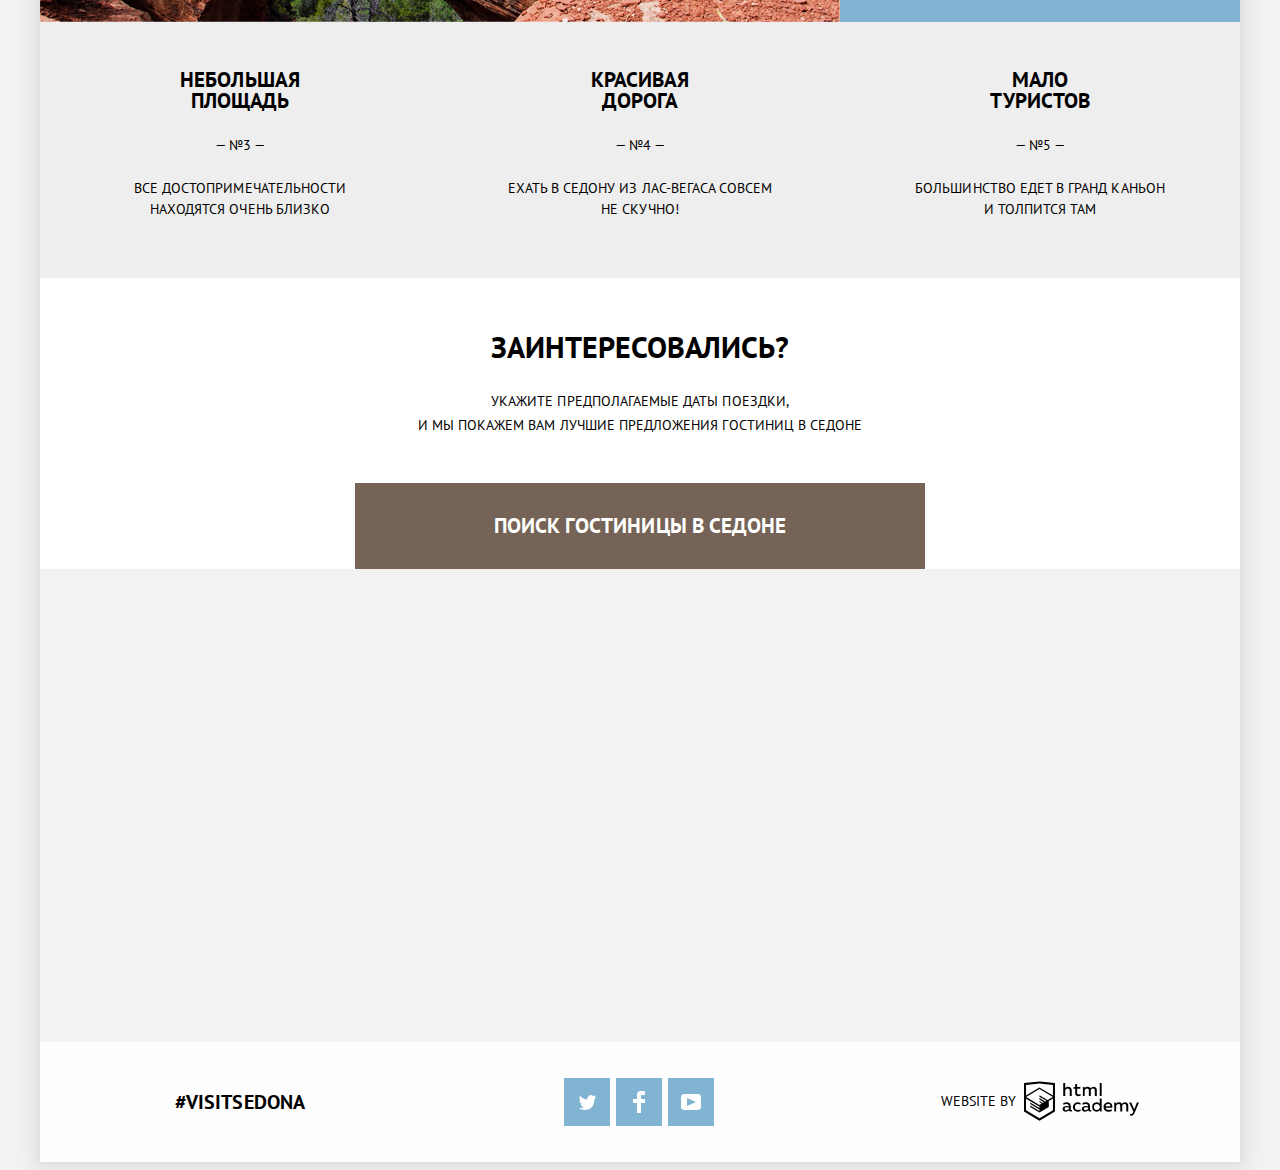
==== commit 1fc12fae: "Финальный вариант" ====
--- a/index.html
+++ b/index.html
@@ -9,8 +9,8 @@
 </head>
 <body>
   <div class="wrapper">
-
     <header class="header_main">
+      <div class="navigation_wrapper">
       <nav class="navigation_main">
         <ul>
           <li><a href="#">Информация</a></li>
@@ -19,11 +19,12 @@
           <li><a href="hotels.html">Гостиницы</a></li>
         </ul>
       </nav>
+      </div>
       <a class="site_logo"></a>
     </header>
 
     <main>
-      <h1 class="hidden_text">Седона это город для тех, кто хочет увидеть настоящую Америку</h1>
+      <h1 class="hidden_text">Седона — это город для тех, кто хочет увидеть настоящую Америку</h1>
       <div class="welcome_block">
         <section class="poster">
           <img src="img/welcome.svg" width="459" height="353" alt="Добро пожаловать в Седону">
@@ -172,6 +173,6 @@
       </div>
     </footer>
   </div>
-  <script src="js/script.js"></script>	
+  <script src="js/script.min.js"></script>	
 </body>
 </html>--- a/css/style.min.css
+++ b/css/style.min.css
@@ -1 +1 @@
-@charset "utf-8";@-webkit-keyframes bounce{0%{top:-60%}to{top:0}}@keyframes bounce{0%{top:-60%}to{top:0}}@-webkit-keyframes shake{0%,to{-webkit-transform:translateX(0);transform:translateX(0)}10%,30%,50%,70%,90%{-webkit-transform:translateX(-10px);transform:translateX(-10px)}20%,40%,60%,80%{-webkit-transform:translateX(10px);transform:translateX(10px)}}@keyframes shake{0%,to{-webkit-transform:translateX(0);transform:translateX(0)}10%,30%,50%,70%,90%{-webkit-transform:translateX(-10px);transform:translateX(-10px)}20%,40%,60%,80%{-webkit-transform:translateX(10px);transform:translateX(10px)}}.navigation_main ul,body{line-height:26px;font-size:14px;color:#000}body{padding:0;min-width:1200px;letter-spacing:.05px;font-family:"PT Sans","Tahoma",sans-serif;text-transform:uppercase;margin:0 auto;font-weight:400;background-color:#f2f2f2}.wrapper{width:1200px;margin-left:auto;margin-right:auto;-webkit-box-shadow:0 0 15px 5px #dbdbdb;box-shadow:0 0 15px 5px #dbdbdb}.hidden_text{position:absolute;width:1px;height:1px;margin:-1px;border:0;padding:0;white-space:nowrap;-webkit-clip-path:inset(100%);clip-path:inset(100%);clip:rect(0 0 0 0);overflow:hidden}.header_main{position:relative;-webkit-box-align:center;-ms-flex-align:center;align-items:center;margin-bottom:0;min-height:56px}a{text-decoration:none;color:#000}.site_logo{position:absolute;z-index:1;top:0;left:0;right:0;bottom:0;margin:0 auto;display:block;width:138px;height:70px;background-image:url(../img/logo.svg);background-repeat:no-repeat}.navigation_main ul{display:-webkit-box;display:-ms-flexbox;display:flex;-ms-flex-wrap:wrap;flex-wrap:wrap;-webkit-box-orient:horizontal;-webkit-box-direction:normal;-ms-flex-direction:row;flex-direction:row;-ms-flex-pack:distribute;justify-content:space-around;margin:0;padding-top:14px;padding-left:0;padding-bottom:16px;font-weight:700;list-style:none;background-color:#fff}.navigation_main li{display:flex;-webkit-box-sizing:border-box;box-sizing:border-box}.navigation_main li:nth-child(4n+2){text-align:left}.navigation_main li:nth-child(4n){margin-right:71px;text-align:right}.navigation_main li:nth-child(4n+1){margin-left:71px;text-align:left}.navigation_main li:nth-child(4n+3){margin-left:96px;text-align:right}.navigation_main a{color:#000;font-weight:700}.navigation_main a:hover{color:#81b3d2}.navigation_main a:active{color:#c1c1c1}.navigation_main .current{color:#766357}.welcome_block{background-image:url(../img/mainbackground.jpg);background-repeat:no-repeat;background-color:#334a50;width:1200px;height:508px;position:relative}.poster{padding-top:76px;margin-bottom:0;text-align:center}.poster::before{background-image:url(../img/mask.png);background-repeat:no-repeat;background-size:100.1%;display:block;content:"";width:1200px;height:58px;position:absolute;bottom:0}.reasons_title{margin:0;padding-top:61px;padding-bottom:50px;background-color:#fff;text-align:center;-webkit-box-sizing:border-box;box-sizing:border-box}.reasons_title b{display:block;width:500px;font-size:21px;margin:0 auto 27px}.reasons_title p{margin:0}.reason,.reason_gray_list_elem,.reason_text{display:-webkit-box;display:-ms-flexbox;display:flex;-ms-flex-wrap:wrap;flex-wrap:wrap;-webkit-box-sizing:border-box;box-sizing:border-box;min-height:256px}.reason{-webkit-box-pack:justify;-ms-flex-pack:justify;justify-content:space-between;-ms-flex-line-pack:center;align-content:center;text-align:center;width:1200px;-webkit-box-align:start;-ms-flex-align:start;align-items:flex-start}.reason_gray_list_elem,.reason_text{-webkit-box-orient:vertical;-webkit-box-direction:normal;-ms-flex-direction:column;flex-direction:column;-webkit-box-align:center;-ms-flex-align:center;align-items:center;width:400px;-webkit-box-flex:1;-ms-flex-positive:1;flex-grow:1;padding:47px 48px 20px;background-color:#81b3d2;color:#fff;line-height:21px;font-size:14px}.reason_gray_list_elem h2,.reason_text h2{width:160px;margin:0 auto 24px}.reason_text span{margin-bottom:21px}.reason_gray_list_elemm p,.reason_text p{margin-top:0}.reason_gray_list_elem{padding:47px 60px 20px;background-color:#eee;color:#000}.reason_image{max-height:256px}.reason_gray_list_elem span{padding-top:0}.reason_gray_list_elem:nth-child(3) p{width:260px}.reason_elem_icon_list,.reason_elem_icon_list li{display:-webkit-box;display:-ms-flexbox;display:flex;min-height:330px}.reason_elem_icon_list{-webkit-box-align:end;-ms-flex-align:end;align-items:flex-end;-ms-flex-wrap:wrap;flex-wrap:wrap;background-color:#fff;margin:0;padding:0;list-style:none;width:1200px}.reason_elem_icon_list li{-webkit-box-orient:vertical;-webkit-box-direction:normal;-ms-flex-direction:column;flex-direction:column;-ms-flex-negative:0;flex-shrink:0;-webkit-box-flex:1;-ms-flex-positive:1;flex-grow:1;text-align:center;-webkit-box-sizing:border-box;box-sizing:border-box;width:400px;margin-top:0;margin-bottom:auto;padding-top:162px;padding-bottom:80px}.reason_elem_icon_list li b{line-height:21px;font-size:21px}.reason_elem_icon_list li p{line-height:21px;margin:24px 50px 0}.reason_elem_icon_list li:nth-child(1){background-image:url(../img/home-icon.svg);background-repeat:no-repeat;background-position-x:162px;background-position-y:61px}.reason_elem_icon_list li:nth-child(2){background-image:url(../img/food-icon.svg);background-repeat:no-repeat;background-position-x:163px;background-position-y:62px}.reason_elem_icon_list li:nth-child(3){background-image:url(../img/gift-icon.svg);background-repeat:no-repeat;background-position-x:168px;background-position-y:57px}.reason_gray_list,.search_hotels{display:-webkit-box;display:-ms-flexbox;display:flex;position:relative;-webkit-box-direction:normal;text-align:center}.reason_gray_list{-ms-flex-wrap:wrap;flex-wrap:wrap;margin:0;padding:0;width:1200px;min-height:256px;-webkit-box-orient:horizontal;-ms-flex-direction:row;flex-direction:row;-webkit-box-sizing:border-box;box-sizing:border-box;z-index:1}.search_hotels{-webkit-box-orient:vertical;-ms-flex-direction:column;flex-direction:column;background-color:#fff;-webkit-box-sizing:content-box;box-sizing:content-box;line-height:24px;z-index:10}.search_hotels h2{font-size:30px;font-weight:700;margin-top:57px;margin-bottom:30px;padding:0}.search_hotels p{margin-top:0;margin-bottom:46px}.search_hotel_show,.search_hotel_show:active,.search_hotel_show:hover{font-size:21px;font-weight:700;line-height:26px;width:570px;margin:auto auto 0;padding-top:30px;padding-bottom:30px;background-color:#766357;color:#fff}.search_hotel_show:active,.search_hotel_show:hover{background-color:#604e43}.search_hotel_show:active{background-color:#503e33;color:#928a85}.form_sec_search.no-js{display:block;-webkit-animation-name:none;animation-name:none}.form_sec_search{display:none;position:absolute;top:0;margin-left:315px;margin-right:315px}.form_sec_search-show{display:block;-webkit-animation-name:bounce;animation-name:bounce;-webkit-animation-duration:.6s;animation-duration:.6s}.form_sec_search-error{display:block;-webkit-animation-name:shake;animation-name:shake;-webkit-animation:shake .6s;animation:shake .6s}.form_data_error{-webkit-animation:shake;animation:shake;-webkit-animation-duration:.6s;animation-duration:.6s}.search .search-hotel:hover{background-color:#604e43}.search .search-hotel:active{background-color:#503e33;color:#857871}.hotel_search_form{display:-webkit-box;display:-ms-flexbox;display:flex;-ms-flex-wrap:wrap;flex-wrap:wrap;-webkit-box-pack:justify;-ms-flex-pack:justify;justify-content:space-between;background-color:#fff;width:570px;-webkit-box-sizing:border-box;box-sizing:border-box;margin-left:auto;margin-right:auto;padding:55px;font-weight:700}.date_input,.entry_date,.out_date{-webkit-box-sizing:border-box;box-sizing:border-box;height:38px}.entry_date,.out_date{display:-webkit-box;display:-ms-flexbox;display:flex;margin:0 0 29px;-webkit-box-pack:justify;-ms-flex-pack:justify;justify-content:space-between;-webkit-box-align:baseline;-ms-flex-align:baseline;align-items:baseline;position:relative;width:460px}.date_input{width:347px;margin-left:10px;padding-left:10px;border:2px solid #f2f2f2;background-color:#f2f2f2;color:#000;text-transform:uppercase;font-weight:700;line-height:26px}.date_input:hover{background-color:#ebebeb;border:2px solid #ebebeb;color:#000}.date_input:focus{background-color:#fff;border:2px solid #e5e5e5}.date_input::-webkit-input-placeholder{color:#000}.date_input::-moz-placeholder{color:#000}.calendar{position:absolute;width:25px;height:25px;top:8px;right:7px;border:0;padding:0;fill:#a9a9aa;background-color:transparent}.calendar:hover{fill:#000;outline:0}.calendar:active{fill:#81b3d2;outline:0}.people{display:-webkit-box;display:-ms-flexbox;display:flex;-webkit-box-orient:horizontal;-webkit-box-direction:normal;-ms-flex-direction:row;flex-direction:row;-webkit-box-align:center;-ms-flex-align:center;align-items:center;height:40px;margin-top:0;margin-bottom:54px}.quantity_people{width:38px;height:38px;text-align:center;margin:0;-webkit-box-sizing:border-box;box-sizing:border-box;background-color:#f2f2f2}.adult>label{padding-right:40px}.child>label{padding-right:27px}.button_blue,.math,.quantity_people{font-weight:700;border:0}.math{display:block;padding:0;width:38px;height:38px;font-size:24px;background-color:#f2f2f2;color:#a9a9a9}.math:hover{color:#000}.math:active{color:#81b3d2}.button_blue{width:460px;height:58px;font-size:21px;line-height:26px;text-transform:uppercase;background-color:#81b3d2;color:#f2f2f2}.button_blue:hover{background-color:#669ec0}.button_blue:active{background-color:#5496bd;color:#88b6d1}.main_footer{position:relative;height:593px}.footer,.social_block,.visit_sedona_hashtag{display:-webkit-box;display:-ms-flexbox;display:flex}.footer{-webkit-box-orient:horizontal;-webkit-box-direction:normal;-ms-flex-direction:row;flex-direction:row;-webkit-box-pack:justify;-ms-flex-pack:justify;justify-content:space-between;min-height:120px;padding:0;background-color:rgba(255,255,255,.9);width:1200px}.main_footer .footer{position:absolute;bottom:0}.social_block,.visit_sedona_hashtag{width:400px;-webkit-box-align:center;-ms-flex-align:center;align-items:center}.visit_sedona_hashtag{-webkit-box-pack:center;-ms-flex-pack:center;justify-content:center;-ms-flex-wrap:wrap;flex-wrap:wrap;font-weight:700;font-size:20px;line-height:26px;margin:0}.social_block{padding:0}.academy_logo,.button_social,.social_block ul{display:-webkit-box;display:-ms-flexbox;display:flex;-webkit-box-pack:center;-ms-flex-pack:center;justify-content:center}.social_block ul{-ms-flex-wrap:wrap;flex-wrap:wrap;margin:0 auto 0 124px;padding:0;list-style:none}.social_block li{margin-right:6px;margin-top:6px;margin-bottom:6px}.academy_logo,.button_social{-webkit-box-align:center;-ms-flex-align:center;align-items:center}.button_social{height:48px;background-color:#81b3d2;width:46px}.button_social:hover{background-color:#669ec0}.button_social:active{background-color:#5496bd}.button_social:active path{fill:#88b6d1}.academy_logo{-webkit-box-orient:horizontal;-webkit-box-direction:normal;-ms-flex-direction:row;flex-direction:row;-ms-flex-wrap:wrap;flex-wrap:wrap;width:400px;min-height:120px;margin:0}.developed_by{padding-right:8px;margin-top:11px}.academy_logo a{height:44px}.filter_block{width:1056px;min-height:160px;padding:27px 72px 6px;background-image:url(../img/rangebackground.jpg);background-position:center;background-color:#465356}.filter{display:-webkit-box;display:-ms-flexbox;display:flex;-webkit-box-orient:horizontal;-webkit-box-direction:normal;-ms-flex-direction:row;flex-direction:row}.filter_hotel_type,.filter_infrastructure{display:block;position:relative;width:240px;min-height:160px;padding:0;color:#fff;border:0;margin:0}.filter_hotel_type{width:480px}.filter_block_hotel_type{padding-left:14px;-webkit-box-sizing:border-box;box-sizing:border-box;width:497px}.filter_hotel_type legend,.filter_infrastructure legend{font-size:16px;font-weight:700;line-height:21px;margin-bottom:25px}.filter_hotel_type p,.filter_infrastructure p{line-height:21px;height:23px;margin:0 0 23px;padding-left:27px}.filter_infrastructure span{padding-left:12px}.filter_hotel_type span{padding-left:15px}.filter label{position:relative;cursor:pointer;-webkit-user-select:none;-moz-user-select:none;-ms-user-select:none;user-select:none}.filter_checkbox{position:absolute;width:20px;height:20px}.filter_checkbox:focus+label{outline:thin dotted;outline:5px auto -webkit-focus-ring-color}.filter_checkbox:checked+label span::before{position:absolute;content:"";display:block;width:27px;height:27px;left:-26px;top:-2px;background-image:url(../img/active-checkbox.svg);background-repeat:no-repeat}.filter_checkbox+label span::before{position:absolute;content:"";display:block;width:27px;height:27px;left:-26px;top:-2px;background-image:url(../img/unactive-checkbox.svg);background-repeat:no-repeat}.filter_checkbox:checked:disabled+label,.filter_checkbox:disabled+label{cursor:default;opacity:.5}.results_header{display:-webkit-box;display:-ms-flexbox;display:flex;-webkit-box-align:center;-ms-flex-align:center;align-items:center;-webkit-box-sizing:content-box;box-sizing:content-box;min-height:86px;padding-left:72px;padding-right:72px;margin-bottom:1px;width:1056px;background-color:#fff;border-bottom:1px solid #e5e5e5}.results_quantity{width:135px;font-size:21px;line-height:26px;font-weight:700}.sorting{display:-webkit-box;display:-ms-flexbox;display:flex;-webkit-box-align:center;-ms-flex-align:center;align-items:center;font-size:12px;line-height:18px;width:810px;min-height:86px;padding-top:4px;padding-left:29px;-webkit-box-sizing:border-box;box-sizing:border-box}.filter_block_range{width:320px;min-height:160px;color:#fff;border:0}.filter_range{display:block;position:relative;height:160px;width:317px;padding:0;margin-left:2px;border:0}.filter_range legend{margin-bottom:10px;margin-left:1px;font-size:16px;font-weight:700;line-height:21px}.price_parameters{height:36px;margin-bottom:20px;border:2px solid #fff;border-radius:2px;font-size:0;position:relative;-webkit-box-sizing:border-box;box-sizing:border-box}.price_parameters::after{content:"";position:absolute;top:50%;left:50%;width:2px;height:22px;-webkit-transform:translate(-50%,-50%);-ms-transform:translate(-50%,-50%);transform:translate(-50%,-50%);background:#fff}.max_price,.min_price{height:32px}.max_price input,.min_price input{height:32px;vertical-align:top;-webkit-box-sizing:border-box;box-sizing:border-box}.price_parameters .max_price{padding-left:55px}.range_parameters{position:relative;margin-bottom:32px}.range_parameters .scale{height:2px;background:rgba(255,255,255,.3)}.range_parameters .bar{width:80%;height:2px;background:#fff}.range_toggle{position:absolute;top:-9px;width:4px;height:4px;background:#ababab;border:8px solid #fff;border-radius:50%;-webkit-box-shadow:0 2px 1px 0 rgba(0,1,1,.2);box-shadow:0 2px 1px 0 rgba(0,1,1,.2);cursor:pointer}.filter_range input[type=submit]{display:block;width:137px;height:36px;-webkit-box-sizing:border-box;box-sizing:border-box;margin:32px 30% 0 auto;color:#fff;background-color:transparent;border:2px solid #fff;border-radius:3px;font-size:14px;line-height:21px;text-transform:uppercase}.filter_range input[type=submit]:focus,.filter_range input[type=submit]:hover{color:#000;background:#fff}.range_toggle:hover{background:#1c4f80;-webkit-transform:scale(1.1);-ms-transform:scale(1.1);transform:scale(1.1)}.range_toggle_min{left:0}.range_toggle_max{left:80%}.price_parameters label{display:inline-block;font-size:14px;line-height:32px;vertical-align:top;font-weight:400;padding-left:64px;width:92px;cursor:pointer}.price_parameters input{width:50px;margin:0;color:inherit;font:inherit;background:0 0;border:0}.sort{color:#cacaca;border-bottom:1px dotted #81b3d2}.results_search .hotel_link:hover,.sort-active,.sort:hover{color:#81b3d2}.sort:active{color:#231f20}.sorting ul{margin:0;padding-left:39px}.sorting li{display:inline-block;vertical-align:center;list-style:none}.sorting li:nth-child(2n){padding-left:29px}.sorting li:nth-child(3n){padding-left:30px}.sorting_up_down,.sorting_up_down ul{margin:35px auto auto;height:20px;width:110px}.sorting_up_down ul{list-style:none;display:-webkit-box;display:-ms-flexbox;display:flex;-webkit-box-pack:end;-ms-flex-pack:end;justify-content:flex-end;-ms-flex-line-pack:center;align-content:center;-webkit-box-align:center;-ms-flex-align:center;align-items:center;margin:0;padding:0}.sorting_up_down li:nth-child(1){margin-right:13px}.sorting_up_down li:nth-child(1) path{fill:#cacaca}.sorting_up_down li:nth-child(1) path:hover{fill:#231f20}.sorting_up_down li:nth-child(1) path:active,.sorting_up_down li:nth-child(2) path,.sorting_up_down li:nth-child(2) path:active{fill:#81b3d2}.hotel_image_block{height:150px}.main_information{display:-webkit-box;display:-ms-flexbox;display:flex;-webkit-box-orient:vertical;-webkit-box-direction:normal;-ms-flex-direction:column;flex-direction:column;min-height:150px;width:258px;margin-right:auto}.hotel_title{margin:0 0 4px;padding-top:25px;padding-bottom:0;min-height:26px}.hotel_description{display:-webkit-box;display:-ms-flexbox;display:flex;-ms-flex-wrap:wrap;flex-wrap:wrap;-webkit-box-pack:justify;-ms-flex-pack:justify;justify-content:space-between;width:258px;margin:0;padding:0}.hotel_type{width:110px}.price{margin-left:6px;width:142px}.button-hotel{display:-webkit-box;display:-ms-flexbox;display:flex;-ms-flex-wrap:wrap;flex-wrap:wrap;-webkit-box-pack:justify;-ms-flex-pack:justify;justify-content:space-between;-webkit-box-align:center;-ms-flex-align:center;align-items:center;margin-bottom:0;margin-top:auto;padding-bottom:30px;min-height:27px}.button_information{padding-right:16px;padding-left:16px}.results_search{background-color:#fff}.results_search li{list-style:none;min-height:150px}.results_search .hotel_link{color:#000}.results_search .hotel_link:active{color:#b2b2b2}.results_search .more{font-weight:700;width:110px;height:27px;color:#fff;background-color:#81b3d2}.results_search .more:hover{background-color:#669ec0;color:#fff}.results_search .more:active{background-color:#5496bd;color:#88b6d1}.rating,.results_search .more,.results_search .reserve{-webkit-box-sizing:border-box;box-sizing:border-box}.results_search .reserve{font-weight:700;width:142px;height:27px;color:#fff;background-color:#766357}.results_search .reserve:hover{color:#fff;background-color:#604e43}.results_search .reserve:active{color:#857871;background-color:#503e33}.rating{background-color:#f2f2f2;color:#666;padding:4px 12px 4px 14px;width:111px;height:28px}.star-four,.star-three,.star-two{background-image:url(../img/star.svg);height:17px;width:87px;display:block;background-repeat:space}.star-three,.star-two{width:65px}.star-two{width:41px}.logo-academy{fill:#000}.logo-academy:hover{fill:#81b3d2}.logo-academy:active{fill:#bdbbbc}.hotel_elem,.list_hotels{display:-webkit-box;display:-ms-flexbox;display:flex}.list_hotels{-webkit-box-orient:vertical;-webkit-box-direction:normal;-ms-flex-direction:column;flex-direction:column;min-width:1200px;margin:0;padding:0}.hotel_elem{-webkit-box-pack:stretch;-ms-flex-pack:stretch;justify-content:stretch;min-height:150px;border-bottom:1px solid #e5e5e5}.hotel_image{padding:30px 30px 30px 72px}.rating_block{margin-top:29px;margin-right:73px;margin-bottom:30px;padding-right:0;padding-left:0;padding-bottom:0;display:block}.star{margin:0 0 48px auto;padding-bottom:0}@media screen and (-ms-high-contrast:active),(-ms-high-contrast:none){.sorting{display:-webkit-box;display:-ms-flexbox;display:flex;-webkit-box-align:center;-ms-flex-align:center;align-items:center;font-size:12px;line-height:18px;width:810px;min-height:86px;padding-top:36px;padding-left:29px;-webkit-box-sizing:border-box;box-sizing:border-box}.calendar{right:13px}.search_hotel_show{width:auto}}+@charset "utf-8";@-webkit-keyframes bounce{0%{top:-60%}to{top:0}}@keyframes bounce{0%{top:-60%}to{top:0}}@-webkit-keyframes shake{0%,to{-webkit-transform:translateX(0);transform:translateX(0)}10%,30%,50%,70%,90%{-webkit-transform:translateX(-10px);transform:translateX(-10px)}20%,40%,60%,80%{-webkit-transform:translateX(10px);transform:translateX(10px)}}@keyframes shake{0%,to{-webkit-transform:translateX(0);transform:translateX(0)}10%,30%,50%,70%,90%{-webkit-transform:translateX(-10px);transform:translateX(-10px)}20%,40%,60%,80%{-webkit-transform:translateX(10px);transform:translateX(10px)}}.navigation_main ul,body{line-height:26px;font-size:14px;color:#000}body{padding:0;min-width:1200px;letter-spacing:.05px;font-family:"PT Sans","Tahoma",sans-serif;text-transform:uppercase;margin:0 auto;font-weight:400;background-color:#f2f2f2}.wrapper{width:1200px;margin-left:auto;margin-right:auto;-webkit-box-shadow:0 0 15px 5px #dbdbdb;box-shadow:0 0 15px 5px #dbdbdb}.hidden_text{position:absolute;width:1px;height:1px;margin:-1px;border:0;padding:0;white-space:nowrap;-webkit-clip-path:inset(100%);clip-path:inset(100%);clip:rect(0 0 0 0);overflow:hidden}.header_main{position:relative;-webkit-box-align:center;-ms-flex-align:center;align-items:center;margin-bottom:0;min-height:56px}a{text-decoration:none;color:#000}.site_logo{position:absolute;z-index:1;top:0;left:0;right:0;bottom:0;margin:0 auto;display:block;width:138px;height:70px;background-image:url(../img/logo.svg);background-repeat:no-repeat}.navigation_main ul{display:-webkit-box;display:-ms-flexbox;display:flex;-ms-flex-wrap:wrap;flex-wrap:wrap;-webkit-box-orient:horizontal;-webkit-box-direction:normal;-ms-flex-direction:row;flex-direction:row;-ms-flex-pack:distribute;justify-content:space-around;margin:0;padding-top:14px;padding-left:0;padding-bottom:16px;font-weight:700;list-style:none;background-color:#fff}.navigation_main li{display:flex;-webkit-box-sizing:border-box;box-sizing:border-box}.navigation_main li:nth-child(4n+2){text-align:left}.navigation_main li:nth-child(4n){margin-right:71px;text-align:right}.navigation_main li:nth-child(4n+1){margin-left:71px;text-align:left}.navigation_main li:nth-child(4n+3){margin-left:96px;text-align:right}.navigation_main li:nth-child(1){position:relative;margin-left:-30px}.navigation_main li:nth-child(4){position:relative;margin-right:-30px}.navigation_main a{color:#000;font-weight:700}.navigation_main a:hover{color:#81b3d2}.navigation_main a:active{color:#c1c1c1}.navigation_main .current{color:#766357}.welcome_block{background-image:url(../img/mainbackground.jpg);background-repeat:no-repeat;background-color:#334a50;width:1200px;height:508px;position:relative}.poster{padding-top:76px;margin-bottom:0;text-align:center}.poster::before{background-image:url(../img/mask.png);background-repeat:no-repeat;background-size:100.1%;display:block;content:"";width:1200px;height:58px;position:absolute;bottom:0}.reasons_title{margin:0;padding-top:61px;padding-bottom:50px;background-color:#fff;text-align:center;-webkit-box-sizing:border-box;box-sizing:border-box}.reasons_title b{display:block;width:500px;font-size:21px;margin:0 auto 27px}.reasons_title p{margin:0}.reason,.reason_gray_list_elem,.reason_text{display:-webkit-box;display:-ms-flexbox;display:flex;-ms-flex-wrap:wrap;flex-wrap:wrap;-webkit-box-sizing:border-box;box-sizing:border-box;min-height:256px}.reason{-webkit-box-pack:justify;-ms-flex-pack:justify;justify-content:space-between;-ms-flex-line-pack:center;align-content:center;text-align:center;width:1200px;-webkit-box-align:start;-ms-flex-align:start;align-items:flex-start}.reason_gray_list_elem,.reason_text{-webkit-box-orient:vertical;-webkit-box-direction:normal;-ms-flex-direction:column;flex-direction:column;-webkit-box-align:center;-ms-flex-align:center;align-items:center;width:400px;-webkit-box-flex:1;-ms-flex-positive:1;flex-grow:1;padding:47px 48px 20px;background-color:#81b3d2;color:#fff;line-height:21px;font-size:14px}.reason_gray_list_elem h2,.reason_text h2{width:160px;margin:0 auto 24px}.reason_text span{margin-bottom:21px}.reason_gray_list_elemm p,.reason_text p{margin-top:0}.reason_gray_list_elem{padding:47px 60px 20px;background-color:#eee;color:#000}.reason_image{max-height:256px}.reason_gray_list_elem span{padding-top:0;padding-bottom:8px}.reason_gray_list_elem:nth-child(3) p{width:260px}.reason_elem_icon_list,.reason_elem_icon_list li{display:-webkit-box;display:-ms-flexbox;display:flex;min-height:330px}.reason_elem_icon_list{-webkit-box-align:end;-ms-flex-align:end;align-items:flex-end;-ms-flex-wrap:wrap;flex-wrap:wrap;background-color:#fff;margin:0;padding:0;list-style:none;width:1200px}.reason_elem_icon_list li{-webkit-box-orient:vertical;-webkit-box-direction:normal;-ms-flex-direction:column;flex-direction:column;-ms-flex-negative:0;flex-shrink:0;-webkit-box-flex:1;-ms-flex-positive:1;flex-grow:1;text-align:center;-webkit-box-sizing:border-box;box-sizing:border-box;width:400px;margin-top:0;margin-bottom:auto;padding-top:162px;padding-bottom:80px}.reason_elem_icon_list li b{line-height:21px;font-size:21px}.reason_elem_icon_list li p{line-height:21px;margin:24px 50px 0}.reason_elem_icon_list li:nth-child(1){background-image:url(../img/home-icon.svg);background-repeat:no-repeat;background-position-x:162px;background-position-y:61px}.reason_elem_icon_list li:nth-child(2){background-image:url(../img/food-icon.svg);background-repeat:no-repeat;background-position-x:163px;background-position-y:62px}.reason_elem_icon_list li:nth-child(3){background-image:url(../img/gift-icon.svg);background-repeat:no-repeat;background-position-x:168px;background-position-y:57px}.reason_gray_list,.search_hotels{display:-webkit-box;display:-ms-flexbox;display:flex;position:relative;-webkit-box-direction:normal;text-align:center}.reason_gray_list{-ms-flex-wrap:wrap;flex-wrap:wrap;margin:0;padding:0;width:1200px;min-height:256px;-webkit-box-orient:horizontal;-ms-flex-direction:row;flex-direction:row;-webkit-box-sizing:border-box;box-sizing:border-box;z-index:1}.search_hotels{-webkit-box-orient:vertical;-ms-flex-direction:column;flex-direction:column;background-color:#fff;-webkit-box-sizing:content-box;box-sizing:content-box;line-height:24px;z-index:10}.search_hotels h2{font-size:30px;font-weight:700;margin-top:57px;margin-bottom:30px;padding:0}.search_hotels p{margin-top:0;margin-bottom:46px}.search_hotel_show,.search_hotel_show:active,.search_hotel_show:hover{font-size:21px;font-weight:700;line-height:26px;width:570px;margin:auto auto 0;padding-top:30px;padding-bottom:30px;background-color:#766357;color:#fff}.search_hotel_show:active,.search_hotel_show:hover{background-color:#604e43}.search_hotel_show:active{background-color:#503e33;color:#928a85}.form_sec_search.no-js{display:block;-webkit-animation-name:none;animation-name:none}.form_sec_search{display:none;position:absolute;top:0;margin-left:315px;margin-right:315px}.form_sec_search_show{display:block;-webkit-animation-name:bounce;animation-name:bounce;-webkit-animation-duration:.6s;animation-duration:.6s}.form_sec_search-error{display:block;-webkit-animation-name:shake;animation-name:shake;-webkit-animation:shake .6s;animation:shake .6s}.form_data_error{-webkit-animation:shake;animation:shake;-webkit-animation-duration:.6s;animation-duration:.6s}.search .search-hotel:hover{background-color:#604e43}.search .search-hotel:active{background-color:#503e33;color:#857871}.hotel_search_form{display:-webkit-box;display:-ms-flexbox;display:flex;-ms-flex-wrap:wrap;flex-wrap:wrap;-webkit-box-pack:justify;-ms-flex-pack:justify;justify-content:space-between;background-color:#fff;width:570px;-webkit-box-sizing:border-box;box-sizing:border-box;margin-left:auto;margin-right:auto;padding:55px;font-weight:700}.date_input,.entry_date,.out_date{-webkit-box-sizing:border-box;box-sizing:border-box;height:38px}.entry_date,.out_date{display:-webkit-box;display:-ms-flexbox;display:flex;margin:0 0 29px;-webkit-box-pack:justify;-ms-flex-pack:justify;justify-content:space-between;-webkit-box-align:baseline;-ms-flex-align:baseline;align-items:baseline;position:relative;width:460px}.date_input{width:347px;margin-left:10px;padding-left:10px;border:2px solid #f2f2f2;background-color:#f2f2f2;color:#000;text-transform:uppercase;font-weight:700;line-height:26px}.date_input:hover{background-color:#ebebeb;border:2px solid #ebebeb;color:#000}.date_input:focus{background-color:#fff;border:2px solid #e5e5e5}.date_input::-webkit-input-placeholder{color:#000}.date_input::-moz-placeholder{color:#000}.calendar{position:absolute;width:25px;height:25px;top:8px;right:7px;border:0;padding:0;fill:#a9a9aa;background-color:transparent}.calendar:hover{fill:#000;outline:0}.calendar:active{fill:#81b3d2;outline:0}.people{display:-webkit-box;display:-ms-flexbox;display:flex;-webkit-box-orient:horizontal;-webkit-box-direction:normal;-ms-flex-direction:row;flex-direction:row;-webkit-box-align:center;-ms-flex-align:center;align-items:center;height:40px;margin-top:0;margin-bottom:54px}.quantity_people{width:38px;height:38px;text-align:center;margin:0;-webkit-box-sizing:border-box;box-sizing:border-box;background-color:#f2f2f2}.adult>label{padding-right:40px}.child>label{padding-right:27px}.button_blue,.math,.quantity_people{font-weight:700;border:0}.math{display:block;padding:0;width:38px;height:38px;font-size:24px;background-color:#f2f2f2;color:#a9a9a9}.math:hover{color:#000}.math:active{color:#81b3d2}.button_blue{width:460px;height:58px;font-size:21px;line-height:26px;text-transform:uppercase;background-color:#81b3d2;color:#f2f2f2}.button_blue:hover{background-color:#669ec0}.button_blue:active{background-color:#5496bd;color:#88b6d1}.main_footer{position:relative;height:593px}.footer,.social_block,.visit_sedona_hashtag{display:-webkit-box;display:-ms-flexbox;display:flex}.footer{-webkit-box-orient:horizontal;-webkit-box-direction:normal;-ms-flex-direction:row;flex-direction:row;-webkit-box-pack:justify;-ms-flex-pack:justify;justify-content:space-between;min-height:120px;padding:0;background-color:rgba(255,255,255,.9);width:1200px}.main_footer .footer{position:absolute;bottom:0}.social_block,.visit_sedona_hashtag{width:400px;-webkit-box-align:center;-ms-flex-align:center;align-items:center}.visit_sedona_hashtag{-webkit-box-pack:center;-ms-flex-pack:center;justify-content:center;-ms-flex-wrap:wrap;flex-wrap:wrap;font-weight:700;font-size:20px;line-height:26px;margin:0}.social_block{padding:0}.academy_logo,.button_social,.social_block ul{display:-webkit-box;display:-ms-flexbox;display:flex;-webkit-box-pack:center;-ms-flex-pack:center;justify-content:center}.social_block ul{-ms-flex-wrap:wrap;flex-wrap:wrap;margin:0 auto 0 124px;padding:0;list-style:none}.social_block li{margin-right:6px;margin-top:6px;margin-bottom:6px}.academy_logo,.button_social{-webkit-box-align:center;-ms-flex-align:center;align-items:center}.button_social{height:48px;background-color:#81b3d2;width:46px}.button_social:hover{background-color:#669ec0}.button_social:active{background-color:#5496bd}.button_social:active path{fill:#88b6d1}.academy_logo{-webkit-box-orient:horizontal;-webkit-box-direction:normal;-ms-flex-direction:row;flex-direction:row;-ms-flex-wrap:wrap;flex-wrap:wrap;width:400px;min-height:120px;margin:0}.developed_by{padding-right:8px;margin-top:11px}.academy_logo a{height:44px}.filter_block{width:1056px;min-height:160px;padding:27px 72px 6px;background-image:url(../img/rangebackground.jpg);background-position:center;background-color:#465356}.filter{display:-webkit-box;display:-ms-flexbox;display:flex;-webkit-box-orient:horizontal;-webkit-box-direction:normal;-ms-flex-direction:row;flex-direction:row}.filter_hotel_type,.filter_infrastructure{display:block;position:relative;width:240px;min-height:160px;padding:0;color:#fff;border:0;margin:0}.filter_hotel_type{width:480px}.filter_block_hotel_type{padding-left:14px;-webkit-box-sizing:border-box;box-sizing:border-box;width:497px}.filter_hotel_type legend,.filter_infrastructure legend{font-size:16px;font-weight:700;line-height:21px;margin-bottom:25px}.filter_hotel_type p,.filter_infrastructure p{line-height:21px;height:23px;margin:0 0 23px;padding-left:27px}.filter_infrastructure span{padding-left:12px}.filter_hotel_type span{padding-left:15px}.filter label{position:relative;cursor:pointer;-webkit-user-select:none;-moz-user-select:none;-ms-user-select:none;user-select:none}input[type=checkbox]{position:absolute;width:20px;height:20px}input[type=checkbox]:focus+label{outline:thin dotted;outline:5px auto -webkit-focus-ring-color}input[type=checkbox]:checked+label span::before{position:absolute;content:"";display:block;width:27px;height:27px;left:-26px;top:-2px;background-image:url(../img/active-checkbox.svg);background-repeat:no-repeat}input[type=checkbox]+label span::before{position:absolute;content:"";display:block;width:27px;height:27px;left:-26px;top:-2px;background-image:url(../img/unactive-checkbox.svg);background-repeat:no-repeat}input[type=checkbox]:checked:disabled+label,input[type=checkbox]:disabled+label{cursor:default;opacity:.5}.results_header{display:-webkit-box;display:-ms-flexbox;display:flex;-webkit-box-align:center;-ms-flex-align:center;align-items:center;-webkit-box-sizing:content-box;box-sizing:content-box;min-height:86px;padding-left:72px;padding-right:72px;margin-bottom:1px;width:1056px;background-color:#fff;border-bottom:1px solid #e5e5e5}.results_quantity{width:135px;font-size:21px;line-height:26px;font-weight:700}.sorting{display:-webkit-box;display:-ms-flexbox;display:flex;-webkit-box-align:center;-ms-flex-align:center;align-items:center;font-size:12px;line-height:18px;width:810px;min-height:86px;padding-top:4px;padding-left:29px;-webkit-box-sizing:border-box;box-sizing:border-box}.filter_block_range{width:320px;min-height:160px;color:#fff;border:0}.filter_range{display:block;position:relative;height:160px;width:317px;padding:0;margin-left:2px;border:0}.filter_range legend{margin-bottom:10px;margin-left:1px;font-size:16px;font-weight:700;line-height:21px}.price_parameters{height:36px;margin-bottom:20px;border:2px solid #fff;border-radius:2px;font-size:0;position:relative;-webkit-box-sizing:border-box;box-sizing:border-box}.price_parameters::after{content:"";position:absolute;top:50%;left:50%;width:2px;height:22px;-webkit-transform:translate(-50%,-50%);-ms-transform:translate(-50%,-50%);transform:translate(-50%,-50%);background:#fff}.max_price,.min_price{height:32px}.max_price input,.min_price input{height:32px;vertical-align:top;-webkit-box-sizing:border-box;box-sizing:border-box}.price_parameters .max_price{padding-left:55px}.range_parameters{position:relative;margin-bottom:32px}.range_parameters .scale{height:2px;background:rgba(255,255,255,.3)}.range_parameters .bar{width:80%;height:2px;background:#fff}.range_toggle{position:absolute;top:-9px;width:4px;height:4px;background:#ababab;border:8px solid #fff;border-radius:50%;-webkit-box-shadow:0 2px 1px 0 rgba(0,1,1,.2);box-shadow:0 2px 1px 0 rgba(0,1,1,.2);cursor:pointer}.filter_range input[type=submit]{display:block;width:137px;height:36px;-webkit-box-sizing:border-box;box-sizing:border-box;margin:32px 30% 0 auto;color:#fff;background-color:transparent;border:2px solid #fff;border-radius:3px;font-size:14px;line-height:21px;text-transform:uppercase}.filter_range input[type=submit]:focus,.filter_range input[type=submit]:hover{color:#000;background:#fff}.range_toggle:hover{background:#1c4f80;-webkit-transform:scale(1.1);-ms-transform:scale(1.1);transform:scale(1.1)}.range_toggle_min{left:0}.range_toggle_max{left:80%}.price_parameters label{display:inline-block;font-size:14px;line-height:32px;vertical-align:top;font-weight:400;padding-left:64px;width:92px;cursor:pointer}.price_parameters input{width:50px;margin:0;color:inherit;font:inherit;background:0 0;border:0}.sort{color:#cacaca;border-bottom:1px dotted #81b3d2}.results_search .hotel_link:hover,.sort:hover,.sort_active{color:#81b3d2}.sort:active{color:#231f20}.sorting ul{margin:0;padding-left:39px}.sorting li{display:inline-block;vertical-align:center;list-style:none}.sorting li:nth-child(2n){padding-left:29px}.sorting li:nth-child(3n){padding-left:30px}.sorting_up_down,.sorting_up_down ul{margin:35px auto auto;height:20px;width:110px}.sorting_up_down ul{list-style:none;display:-webkit-box;display:-ms-flexbox;display:flex;-webkit-box-pack:end;-ms-flex-pack:end;justify-content:flex-end;-ms-flex-line-pack:center;align-content:center;-webkit-box-align:center;-ms-flex-align:center;align-items:center;margin:0;padding:0}.sorting_up_down li:first-child{margin-right:13px}.sorting_up_down li:first-child path{fill:#cacaca}.sorting_up_down li:first-child path:hover{fill:#231f20}.sorting_up_down li:first-child path:active,.sorting_up_down li:last-child path,.sorting_up_down li:last-child path:active{fill:#81b3d2}.hotel_image_block{height:150px}.main_information{display:-webkit-box;display:-ms-flexbox;display:flex;-webkit-box-orient:vertical;-webkit-box-direction:normal;-ms-flex-direction:column;flex-direction:column;min-height:150px;width:258px;margin-right:auto}.hotel_title{margin:0 0 4px;padding-top:25px;padding-bottom:0;min-height:26px}.hotel_description{display:-webkit-box;display:-ms-flexbox;display:flex;-ms-flex-wrap:wrap;flex-wrap:wrap;-webkit-box-pack:justify;-ms-flex-pack:justify;justify-content:space-between;width:258px;margin:0;padding:0}.hotel_type{width:110px}.price{margin-left:6px;width:142px}.button_hotel{display:-webkit-box;display:-ms-flexbox;display:flex;-ms-flex-wrap:wrap;flex-wrap:wrap;-webkit-box-pack:justify;-ms-flex-pack:justify;justify-content:space-between;-webkit-box-align:center;-ms-flex-align:center;align-items:center;margin-bottom:0;margin-top:auto;padding-bottom:30px;min-height:27px}.button_information{padding-right:16px;padding-left:16px}.results_search{background-color:#fff}.results_search li{list-style:none;min-height:150px}.results_search .hotel_link{color:#000}.results_search .hotel_link:active{color:#b2b2b2}.results_search .more{font-weight:700;width:110px;height:27px;color:#fff;background-color:#81b3d2}.results_search .more:hover{background-color:#669ec0;color:#fff}.results_search .more:active{background-color:#5496bd;color:#88b6d1}.rating,.results_search .more,.results_search .reserve{-webkit-box-sizing:border-box;box-sizing:border-box}.results_search .reserve{font-weight:700;width:142px;height:27px;color:#fff;background-color:#766357}.results_search .reserve:hover{color:#fff;background-color:#604e43}.results_search .reserve:active{color:#857871;background-color:#503e33}.rating{background-color:#f2f2f2;color:#666;padding:4px 12px 4px 14px;width:111px;height:28px}.star_four,.star_three,.star_two{background-image:url(../img/star.svg);height:17px;width:87px;display:block;background-repeat:space}.star_three,.star_two{width:65px}.star_two{width:41px}.logo_academy{fill:#000}.logo_academy:hover{fill:#81b3d2}.logo_academy:active{fill:#bdbbbc}.hotel_elem,.list_hotels{display:-webkit-box;display:-ms-flexbox;display:flex}.list_hotels{-webkit-box-orient:vertical;-webkit-box-direction:normal;-ms-flex-direction:column;flex-direction:column;min-width:1200px;margin:0;padding:0}.hotel_elem{-webkit-box-pack:stretch;-ms-flex-pack:stretch;justify-content:stretch;min-height:150px;border-bottom:1px solid #e5e5e5}.hotel_image{padding:30px 30px 30px 72px}.rating_block{margin-top:29px;margin-right:73px;margin-bottom:30px;padding-right:0;padding-left:0;padding-bottom:0;display:block}.star{margin:0 0 48px auto;padding-bottom:0}@media screen and (-ms-high-contrast:active),(-ms-high-contrast:none){.sorting{display:-webkit-box;display:-ms-flexbox;display:flex;-webkit-box-align:center;-ms-flex-align:center;align-items:center;font-size:12px;line-height:18px;width:810px;min-height:86px;padding-top:36px;padding-left:29px;-webkit-box-sizing:border-box;box-sizing:border-box}.calendar{right:13px}.search_hotel_show{width:570px}}